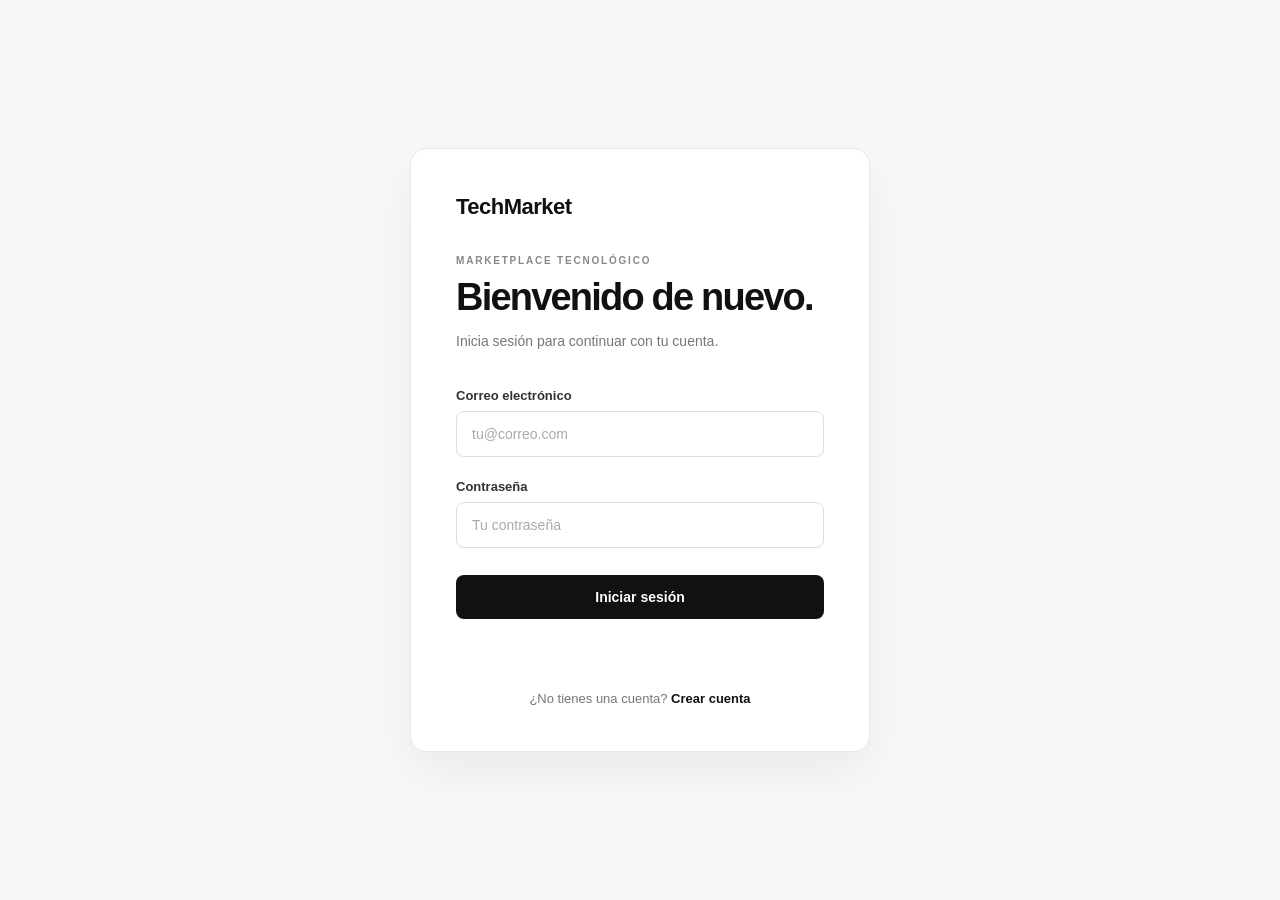
==== frontend/admin-dashboard.html @ dd0b08d2 "Se añadio perfil y panel de administracion" ====
<!DOCTYPE html>
<html lang="es">
<head>
    <meta charset="UTF-8">
    <meta name="viewport" content="width=device-width, initial-scale=1.0">

    <title>Panel de administración | TechMarket</title>

    <link rel="stylesheet" href="css/style.css">

    <script src="js/auth.js" defer></script>
    <script src="js/admin-dashboard.js" defer></script>
</head>
<body>

<header class="navbar">
    <div class="nav-container">

        <a href="index.html" class="logo">TechMarket</a>

        <div class="nav-actions">
            <span id="admin-name">Administrador</span>

            <button
                    id="logout-button"
                    class="logout-button"
                    type="button">
                Cerrar sesión
            </button>
        </div>

    </div>
</header>

<main class="admin-container">

    <section class="admin-welcome">
        <p class="admin-label">ADMINISTRACIÓN</p>

        <h1>
            Tu plataforma.
            <span>Tu control.</span>
        </h1>

        <p>
            Administra las áreas principales de TechMarket
            desde un solo lugar.
        </p>
    </section>

    <section class="admin-section">

        <div class="admin-section-header">
            <div>
                <p class="admin-section-tag">GESTIÓN DE LA PLATAFORMA</p>
                <h2>Centro de administración</h2>
            </div>

            <span class="admin-role">
                <span class="admin-status-dot"></span>
                Administrador
            </span>
        </div>

        <div class="admin-grid">

            <article class="admin-card">
                <div class="admin-card-top">
                    <div class="admin-card-icon">👥</div>
                    <span class="admin-card-number">01</span>
                </div>

                <h3>Usuarios</h3>

                <p>
                    Consulta las cuentas registradas y prepara
                    la gestión de usuarios de la plataforma.
                </p>

                <button class="admin-card-button" type="button" disabled>
                    Próximamente
                    <span>→</span>
                </button>
            </article>

            <article class="admin-card">
                <div class="admin-card-top">
                    <div class="admin-card-icon">📦</div>
                    <span class="admin-card-number">02</span>
                </div>

                <h3>Productos</h3>

                <p>
                    Organiza el catálogo tecnológico y prepara
                    las herramientas de gestión de productos.
                </p>

                <button class="admin-card-button" type="button" disabled>
                    Próximamente
                    <span>→</span>
                </button>
            </article>

            <article class="admin-card">
                <div class="admin-card-top">
                    <div class="admin-card-icon">🛒</div>
                    <span class="admin-card-number">03</span>
                </div>

                <h3>Pedidos</h3>

                <p>
                    Consulta las compras y prepara el seguimiento
                    de los pedidos de los clientes.
                </p>

                <button class="admin-card-button" type="button" disabled>
                    Próximamente
                    <span>→</span>
                </button>
            </article>

            <article class="admin-card">
                <div class="admin-card-top">
                    <div class="admin-card-icon">📊</div>
                    <span class="admin-card-number">04</span>
                </div>

                <h3>Resumen</h3>

                <p>
                    Prepara una vista general de la actividad
                    y los indicadores de TechMarket.
                </p>

                <button class="admin-card-button" type="button" disabled>
                    Próximamente
                    <span>→</span>
                </button>
            </article>

        </div>
    </section>

    <section class="admin-note">
        <div class="admin-note-icon">i</div>

        <div>
            <h3>Espacio de administración</h3>
            <p>
                Las herramientas se habilitarán progresivamente
                a medida que conectemos los microservicios.
            </p>
        </div>
    </section>

</main>

<footer class="footer">
    <div class="footer-bottom">
        <p>© 2026 TechMarket. Todos los derechos reservados.</p>
    </div>
</footer>

</body>
</html>
---- frontend/css/style.css ----
/* =========================
   RESET
   ========================= */

* {
    margin: 0;
    padding: 0;
    box-sizing: border-box;
}

body {
    font-family: Arial, sans-serif;
    background: #ffffff;
    color: #111111;
}


/* =========================
   NAVBAR
   ========================= */

.navbar {
    width: 100%;
    height: 76px;

    display: flex;
    align-items: center;
    justify-content: space-between;

    padding: 0 6%;

    border-bottom: 1px solid #eaeaea;
    background: #ffffff;
}

.logo {
    color: #111111;
    text-decoration: none;

    font-size: 22px;
    font-weight: 700;
    letter-spacing: -0.5px;
}

.nav-links {
    display: flex;
    gap: 32px;
}

.nav-links a {
    color: #555555;
    text-decoration: none;

    font-size: 14px;

    transition: color 0.2s ease;
}

.nav-links a:hover {
    color: #111111;
}

.nav-actions {
    display: flex;
    align-items: center;
    gap: 20px;
}

.login-link {
    color: #111111;
    text-decoration: none;

    font-size: 14px;
}

.register-button {
    color: #ffffff;
    background: #111111;

    text-decoration: none;

    padding: 11px 18px;
    border-radius: 8px;

    font-size: 14px;
    font-weight: 600;

    transition: transform 0.2s ease,
    background 0.2s ease;
}

.logout-button {
    color: #111111;
    background: #ffffff;

    border: 1px solid #dddddd;

    padding: 10px 17px;
    border-radius: 8px;

    font-family: inherit;
    font-size: 14px;
    font-weight: 600;

    cursor: pointer;

    transition:
            background 0.2s ease,
            border-color 0.2s ease,
            transform 0.2s ease;
}

.logout-button:hover {
    background: #f5f5f5;
    border-color: #cccccc;

    transform: translateY(-1px);
}

.session-message {
    display: inline-flex;
    align-items: center;
    gap: 8px;

    padding: 10px 17px;

    border: 1px solid #d9eadf;
    border-radius: 8px;

    background: #f3faf5;
    color: #2f6b43;

    font-size: 13px;
    font-weight: 600;
}

/* Indicador de sesión activa */
.session-message::before {
    content: "";

    width: 7px;
    height: 7px;

    border-radius: 50%;

    background: #3f8f5b;
}

.register-button:hover {
    background: #333333;
    transform: translateY(-1px);
}


/* =========================
   HERO
   ========================= */

.hero {
    min-height: calc(100vh - 76px);

    display: flex;
    align-items: center;

    padding: 80px 6%;
}

.hero-content {
    max-width: 760px;
}

.hero-tag {
    margin-bottom: 22px;

    font-size: 12px;
    font-weight: 700;
    letter-spacing: 2px;

    color: #777777;
}

.hero h1 {
    font-size: clamp(48px, 7vw, 86px);
    line-height: 0.98;
    letter-spacing: -4px;

    margin-bottom: 30px;
}

.hero h1 span {
    display: block;
    color: #777777;
}

.hero-description {
    max-width: 570px;

    color: #666666;

    font-size: 17px;
    line-height: 1.7;

    margin-bottom: 38px;
}

.hero-actions {
    display: flex;
    align-items: center;
    gap: 14px;
}

.primary-button,
.secondary-button {
    text-decoration: none;

    padding: 14px 22px;
    border-radius: 9px;

    font-size: 14px;
    font-weight: 600;

    transition: all 0.2s ease;
}

.primary-button {
    color: #ffffff;
    background: #111111;
}

.primary-button:hover {
    background: #333333;
    transform: translateY(-2px);
}

.secondary-button {
    color: #111111;
    background: #ffffff;

    border: 1px solid #dddddd;
}

.secondary-button:hover {
    background: #f5f5f5;
}


/* =========================
   RESPONSIVE
   ========================= */

@media (max-width: 800px) {

    .navbar {
        padding: 0 5%;
    }

    .nav-links {
        display: none;
    }

    .hero {
        padding: 60px 5%;
    }

    .hero h1 {
        letter-spacing: -2px;
    }

    .nav-actions {
        gap: 10px;
    }

}

/* =========================
   PRODUCTS
   ========================= */

.products-section {
    padding: 100px 6%;
    background: #f8f8f8;
}

.section-header {
    display: flex;
    align-items: flex-end;
    justify-content: space-between;

    margin-bottom: 40px;
}

.section-tag {
    margin-bottom: 10px;

    font-size: 11px;
    font-weight: 700;
    letter-spacing: 1.8px;

    color: #888888;
}

.section-header h2 {
    font-size: 38px;
    letter-spacing: -1.5px;
}

.view-all {
    color: #111111;
    text-decoration: none;

    font-size: 14px;
    font-weight: 600;

    transition: opacity 0.2s ease;
}

.view-all:hover {
    opacity: 0.55;
}


.product-grid {
    display: grid;

    grid-template-columns: repeat(3, 1fr);

    gap: 22px;
}


.product-card {
    background: #ffffff;

    border: 1px solid #e8e8e8;
    border-radius: 14px;

    overflow: hidden;

    transition:
            transform 0.25s ease,
            box-shadow 0.25s ease;
}

.product-card:hover {
    transform: translateY(-5px);

    box-shadow: 0 18px 40px rgba(0, 0, 0, 0.08);
}


.product-image {
    height: 300px;

    display: flex;
    align-items: center;
    justify-content: center;

    background: #eeeeee;

    color: #999999;

    font-size: 11px;
    font-weight: 700;
    letter-spacing: 1.5px;
}

.product-image img {
    width: 100%;
    height: 100%;

    object-fit: cover;

    display: block;

    transition: transform 0.4s ease;
}

.product-card:hover .product-image img {
    transform: scale(1.04);
}


.product-info {
    padding: 22px;
}

.product-category {
    margin-bottom: 8px;

    font-size: 10px;
    font-weight: 700;
    letter-spacing: 1.5px;

    color: #999999;
}

.product-info h3 {
    margin-bottom: 12px;

    font-size: 20px;
    letter-spacing: -0.5px;
}

.product-price {
    font-size: 15px;
    font-weight: 600;

    color: #333333;
}


/* =========================
   PRODUCTS RESPONSIVE
   ========================= */

@media (max-width: 900px) {

    .product-grid {
        grid-template-columns: 1fr;
    }

    .product-image {
        height: 260px;
    }

}


@media (max-width: 600px) {

    .products-section {
        padding: 70px 5%;
    }

    .section-header {
        align-items: flex-start;
        flex-direction: column;
        gap: 15px;
    }

    .section-header h2 {
        font-size: 32px;
    }

}

.product-button {
    display: inline-block;

    margin-top: 8px;

    color: #111111;
    text-decoration: none;

    font-size: 13px;
    font-weight: 600;

    transition: opacity 0.2s ease,
    transform 0.2s ease;
}

.product-button:hover {
    opacity: 0.55;
    transform: translateX(3px);
}

/* =========================
   FOOTER
   ========================= */

.footer {
    padding: 70px 6% 25px;

    background: #111111;
    color: #ffffff;
}

.footer-content {
    display: flex;
    justify-content: space-between;
    align-items: flex-start;

    gap: 40px;

    padding-bottom: 50px;

    border-bottom: 1px solid #333333;
}

.footer-brand {
    max-width: 380px;
}

.footer-brand h2 {
    margin-bottom: 14px;

    font-size: 22px;
    letter-spacing: -0.5px;
}

.footer-brand p {
    color: #aaaaaa;

    font-size: 14px;
    line-height: 1.7;
}

.footer-links {
    display: flex;
    flex-direction: column;

    gap: 12px;
}

.footer-links a {
    color: #aaaaaa;

    text-decoration: none;

    font-size: 14px;

    transition: color 0.2s ease;
}

.footer-links a:hover {
    color: #ffffff;
}

.footer-bottom {
    padding-top: 25px;
}

.footer-bottom p {
    color: #666666;

    font-size: 12px;
}


/* =========================
   FOOTER RESPONSIVE
   ========================= */

@media (max-width: 600px) {

    .footer {
        padding: 55px 5% 20px;
    }

    .footer-content {
        flex-direction: column;

        padding-bottom: 35px;
    }

}

/* =========================
   AUTH PAGE
   ========================= */

.auth-page {
    min-height: 100vh;

    display: flex;
    align-items: center;
    justify-content: center;

    padding: 60px 20px;

    background: #f8f8f8;
}

.auth-container {
    width: 100%;
    max-width: 460px;

    padding: 45px;

    background: #ffffff;

    border: 1px solid #e8e8e8;
    border-radius: 16px;

    box-shadow: 0 20px 50px rgba(0, 0, 0, 0.06);
}


/* =========================
   AUTH HEADER
   ========================= */

.auth-header {
    margin-bottom: 35px;
}

.auth-logo {
    display: inline-block;

    margin-bottom: 35px;

    color: #111111;
    text-decoration: none;

    font-size: 22px;
    font-weight: 700;
    letter-spacing: -0.5px;
}

.auth-tag {
    margin-bottom: 12px;

    color: #888888;

    font-size: 10px;
    font-weight: 700;
    letter-spacing: 1.8px;
}

.auth-header h1 {
    margin-bottom: 12px;

    color: #111111;

    font-size: 38px;
    line-height: 1.05;
    letter-spacing: -1.8px;
}

.auth-description {
    color: #777777;

    font-size: 14px;
    line-height: 1.6;
}


/* =========================
   FORM
   ========================= */

.auth-form {
    display: flex;
    flex-direction: column;

    gap: 22px;
}

.form-group {
    display: flex;
    flex-direction: column;

    gap: 8px;
}

.form-group label {
    color: #333333;

    font-size: 13px;
    font-weight: 600;
}

.form-group input {
    width: 100%;

    padding: 14px 15px;

    border: 1px solid #dddddd;
    border-radius: 8px;

    background: #ffffff;
    color: #111111;

    font-family: inherit;
    font-size: 14px;

    outline: none;

    transition:
            border-color 0.2s ease,
            box-shadow 0.2s ease;
}

.form-group input::placeholder {
    color: #aaaaaa;
}

.form-group input:focus {
    border-color: #111111;

    box-shadow: 0 0 0 3px rgba(0, 0, 0, 0.06);
}


/* =========================
   AUTH BUTTON
   ========================= */

.auth-button {
    width: 100%;

    margin-top: 5px;

    padding: 14px 20px;

    border: none;
    border-radius: 8px;

    background: #111111;
    color: #ffffff;

    font-family: inherit;
    font-size: 14px;
    font-weight: 600;

    cursor: pointer;

    transition:
            background 0.2s ease,
            transform 0.2s ease;
}

.auth-button:hover {
    background: #333333;

    transform: translateY(-1px);
}


/* =========================
   AUTH FOOTER
   ========================= */

.auth-footer {
    margin-top: 28px;

    text-align: center;
}

.auth-footer p {
    color: #777777;

    font-size: 13px;
}

.auth-footer a {
    color: #111111;

    font-weight: 600;

    text-decoration: none;
}

.auth-footer a:hover {
    text-decoration: underline;
}


/* =========================
   AUTH RESPONSIVE
   ========================= */

@media (max-width: 500px) {

    .auth-page {
        padding: 30px 15px;
    }

    .auth-container {
        padding: 30px 25px;
    }

    .auth-header h1 {
        font-size: 32px;
    }

}

#register-message {
    margin-top: 18px;

    padding: 12px 15px;

    text-align: center;

    background: #f5f5f5;

    border: 1px solid #dddddd;
    border-radius: 8px;

    color: #333333;

    font-size: 13px;
    font-weight: 600;
    line-height: 1.5;
}


/* =========================
   ADMIN DASHBOARD
   ========================= */

.admin-container {
    width: 100%;
    max-width: 1240px;
    margin: 0 auto;
    padding: 76px 6% 90px;
}

.navbar .nav-container {
    width: 100%;
    display: flex;
    align-items: center;
    justify-content: space-between;
    gap: 20px;
}

#admin-name {
    color: #555555;
    font-size: 14px;
    font-weight: 600;
}

.admin-welcome {
    max-width: 800px;
    margin-bottom: 70px;
}

.admin-label {
    margin-bottom: 20px;
    color: #777777;
    font-size: 11px;
    font-weight: 700;
    letter-spacing: 2px;
}

.admin-welcome h1 {
    margin-bottom: 24px;
    font-size: clamp(46px, 6vw, 76px);
    line-height: 1;
    letter-spacing: -3.5px;
}

.admin-welcome h1 span {
    display: block;
    color: #777777;
}

.admin-welcome > p:last-child {
    max-width: 570px;
    color: #666666;
    font-size: 16px;
    line-height: 1.8;
}

/* Encabezado de la sección */

.admin-section {
    margin-bottom: 48px;
}

.admin-section-header {
    display: flex;
    align-items: flex-end;
    justify-content: space-between;
    gap: 20px;
    margin-bottom: 30px;
}

.admin-section-tag {
    margin-bottom: 10px;
    color: #888888;
    font-size: 10px;
    font-weight: 700;
    letter-spacing: 1.7px;
}

.admin-section-header h2 {
    font-size: 30px;
    letter-spacing: -1px;
}

.admin-role {
    display: inline-flex;
    align-items: center;
    gap: 9px;
    padding: 10px 14px;
    border: 1px solid #e5e5e5;
    border-radius: 8px;
    color: #444444;
    font-size: 12px;
    font-weight: 600;
    white-space: nowrap;
}

.admin-status-dot {
    width: 7px;
    height: 7px;
    border-radius: 50%;
    background: #333333;
}

/* Tarjetas */

.admin-grid {
    display: grid;
    grid-template-columns: repeat(2, minmax(0, 1fr));
    gap: 20px;
}

.admin-card {
    display: flex;
    flex-direction: column;
    align-items: flex-start;
    min-height: 300px;
    padding: 30px;
    background: #ffffff;
    border: 1px solid #e8e8e8;
    border-radius: 14px;
    transition:
            transform 0.25s ease,
            box-shadow 0.25s ease,
            border-color 0.25s ease;
}

.admin-card:hover {
    transform: translateY(-4px);
    border-color: #d5d5d5;
    box-shadow: 0 18px 40px rgba(0, 0, 0, 0.06);
}

.admin-card-top {
    display: flex;
    align-items: center;
    justify-content: space-between;
    width: 100%;
    margin-bottom: 28px;
}

.admin-card-icon {
    display: flex;
    align-items: center;
    justify-content: center;
    width: 50px;
    height: 50px;
    background: #f5f5f5;
    border-radius: 12px;
    font-size: 22px;
}

.admin-card-number {
    color: #bbbbbb;
    font-size: 12px;
    font-weight: 600;
    letter-spacing: 1px;
}

.admin-card h3 {
    margin-bottom: 12px;
    font-size: 23px;
    letter-spacing: -0.7px;
}

.admin-card p {
    max-width: 390px;
    margin-bottom: 28px;
    color: #777777;
    font-size: 14px;
    line-height: 1.8;
}

.admin-card-button {
    display: flex;
    align-items: center;
    justify-content: space-between;
    gap: 25px;
    width: 100%;
    margin-top: auto;
    padding: 13px 15px;
    border: 1px solid #e5e5e5;
    border-radius: 8px;
    background: #f8f8f8;
    color: #888888;
    font-family: inherit;
    font-size: 12px;
    font-weight: 600;
}

.admin-card-button span {
    font-size: 18px;
}

.admin-card-button:disabled {
    cursor: not-allowed;
    opacity: 0.85;
}

/* Nota informativa */

.admin-note {
    display: flex;
    align-items: flex-start;
    gap: 16px;
    padding: 24px;
    border: 1px solid #e8e8e8;
    border-radius: 12px;
    background: #fafafa;
}

.admin-note-icon {
    display: flex;
    flex-shrink: 0;
    align-items: center;
    justify-content: center;
    width: 28px;
    height: 28px;
    border: 1px solid #dddddd;
    border-radius: 50%;
    color: #555555;
    font-size: 13px;
    font-weight: 700;
}

.admin-note h3 {
    margin-bottom: 7px;
    font-size: 14px;
}

.admin-note p {
    color: #777777;
    font-size: 13px;
    line-height: 1.7;
}

/* Pie del panel */

.admin-container + .footer {
    margin-top: 0;
}

/* =========================
   ADMIN RESPONSIVE
   ========================= */

@media (max-width: 800px) {
    .admin-container {
        padding: 55px 5% 70px;
    }

    .admin-welcome {
        margin-bottom: 50px;
    }

    .admin-welcome h1 {
        letter-spacing: -2px;
    }

    .admin-section-header h2 {
        font-size: 25px;
    }

    .admin-grid {
        grid-template-columns: 1fr;
        gap: 16px;
    }

    .admin-card {
        min-height: 270px;
        padding: 25px;
    }
}

@media (max-width: 520px) {
    .navbar .nav-container {
        gap: 12px;
    }

    #admin-name {
        display: none;
    }

    .admin-welcome h1 {
        font-size: 42px;
    }

    .admin-section-header {
        align-items: flex-start;
        flex-direction: column;
    }

    .admin-note {
        padding: 18px;
    }
}


/* =========================
   USER PROFILE
   ========================= */

.profile-container {
    width: 100%;
    max-width: 1240px;
    margin: 0 auto;
    padding: 70px 6% 90px;
}

.profile-nav {
    display: flex;
    align-items: center;
    gap: 25px;
}

/* Botón para volver a la tienda */

.profile-back-link {
    display: inline-flex;
    align-items: center;
    justify-content: center;
    padding: 10px 18px;
    background-color: #000000;
    color: #ffffff;
    border: 1px solid #000000;
    border-radius: 6px;
    font-size: 13px;
    font-weight: 600;
    text-decoration: none;
    transition: background-color 0.2s ease,
    border-color 0.2s ease;
}

.profile-back-link:hover {
    background-color: #333333;
    border-color: #333333;
    color: #ffffff;
}

.profile-heading {
    max-width: 700px;
    margin-bottom: 55px;
}

.profile-eyebrow,
.profile-section-label {
    margin-bottom: 13px;
    color: #888888;
    font-size: 10px;
    font-weight: 700;
    letter-spacing: 1.8px;
}

.profile-heading h1 {
    margin-bottom: 20px;
    font-size: clamp(44px, 6vw, 72px);
    line-height: 1;
    letter-spacing: -3px;
}

.profile-heading h1 span {
    color: #888888;
}

.profile-heading > p:last-child {
    max-width: 560px;
    color: #666666;
    font-size: 15px;
    line-height: 1.8;
}

.profile-layout {
    display: grid;
    grid-template-columns: 280px minmax(0, 1fr);
    align-items: start;
    gap: 25px;
}

/* Barra lateral */

.profile-sidebar {
    padding: 28px 23px;
    border: 1px solid #e8e8e8;
    border-radius: 14px;
    background: #ffffff;
}

.profile-avatar {
    display: flex;
    align-items: center;
    justify-content: center;
    width: 66px;
    height: 66px;
    margin-bottom: 20px;
    border-radius: 50%;
    background: #111111;
    color: #ffffff;
    font-size: 25px;
    font-weight: 600;
}

.profile-sidebar h2 {
    margin-bottom: 8px;
    font-size: 19px;
    letter-spacing: -0.5px;
}

.profile-sidebar > p {
    margin-bottom: 16px;
    color: #777777;
    font-size: 12px;
    overflow-wrap: anywhere;
}

.profile-role {
    display: inline-block;
    padding: 7px 10px;
    border: 1px solid #e5e5e5;
    border-radius: 6px;
    color: #444444;
    font-size: 10px;
    font-weight: 700;
    letter-spacing: 0.4px;
}

.profile-sidebar-divider {
    height: 1px;
    margin: 25px 0 17px;
    background: #eeeeee;
}

.profile-sidebar-link {
    display: flex;
    align-items: center;
    gap: 12px;
    margin-top: 8px;
    padding: 13px 10px;
    border-radius: 7px;
    color: #555555;
    font-size: 12px;
    text-decoration: none;
}

.profile-sidebar-link > span {
    color: #999999;
    font-size: 10px;
}

.profile-sidebar-link.active {
    background: #f5f5f5;
    color: #111111;
    font-weight: 600;
}

.profile-link-disabled {
    flex-wrap: wrap;
    cursor: not-allowed;
    color: #999999;
}

.profile-link-disabled small {
    width: 100%;
    padding-left: 28px;
    color: #999999;
    font-size: 10px;
}

/* Contenido principal */

.profile-content {
    display: flex;
    flex-direction: column;
    gap: 22px;
    min-width: 0;
}

.profile-panel {
    padding: 30px;
    border: 1px solid #e8e8e8;
    border-radius: 14px;
    background: #ffffff;
}

.profile-panel-heading {
    display: flex;
    align-items: flex-start;
    justify-content: space-between;
    gap: 18px;
    margin-bottom: 20px;
}

.profile-panel-heading h2 {
    font-size: 23px;
    letter-spacing: -0.7px;
}

.profile-section-label {
    margin-bottom: 10px;
    font-size: 9px;
}

.profile-lock {
    padding: 8px 10px;
    border: 1px solid #e8e8e8;
    border-radius: 6px;
    color: #666666;
    font-size: 10px;
    white-space: nowrap;
}

.profile-description {
    max-width: 600px;
    margin-bottom: 28px;
    color: #777777;
    font-size: 13px;
    line-height: 1.8;
}

.profile-fields {
    display: grid;
    grid-template-columns: repeat(2, minmax(0, 1fr));
    gap: 14px;
}

.profile-field {
    min-width: 0;
    padding: 18px;
    border: 1px solid #eeeeee;
    border-radius: 9px;
    background: #fcfcfc;
}

.profile-field > span {
    display: block;
    margin-bottom: 12px;
    color: #888888;
    font-size: 11px;
}

.profile-field > p {
    color: #222222;
    font-size: 14px;
    font-weight: 600;
    overflow-wrap: anywhere;
}

.profile-session-status {
    display: flex;
    align-items: center;
    gap: 8px;
}

.profile-session-status span {
    width: 7px;
    height: 7px;
    flex-shrink: 0;
    border-radius: 50%;
    background: #555555;
}

/* Sección de pedidos */

.profile-orders-panel {
    padding-bottom: 25px;
}

.profile-empty-state {
    display: flex;
    flex-direction: column;
    align-items: flex-start;
    padding: 25px 0 8px;
}

.profile-empty-icon {
    display: flex;
    align-items: center;
    justify-content: center;
    width: 44px;
    height: 44px;
    margin-bottom: 20px;
    border: 1px solid #e8e8e8;
    border-radius: 10px;
    color: #777777;
    font-size: 25px;
}

.profile-empty-state h3 {
    margin-bottom: 10px;
    font-size: 16px;
}

.profile-empty-state > p {
    max-width: 480px;
    margin-bottom: 22px;
    color: #777777;
    font-size: 13px;
    line-height: 1.8;
}

   .profile-store-link {
       display: inline-flex;
       align-items: center;
       justify-content: center;
       gap: 12px;
       padding: 10px 18px;
       background-color: #000000;
       color: #ffffff;
       border: 1px solid #000000;
       border-radius: 6px;
       font-size: 12px;
       font-weight: 600;
       text-decoration: none;
       transition: background-color 0.2s ease,
       border-color 0.2s ease;
   }

.profile-store-link span {
    font-size: 18px;
    transition: transform 0.2s ease;
}

.profile-store-link:hover {
    background-color: #333333;
    border-color: #333333;
    color: #ffffff;
}

.profile-store-link:hover span {
    transform: translateX(4px);
}
/* Responsive */

@media (max-width: 850px) {
    .profile-container {
        padding: 55px 5% 70px;
    }

    .profile-layout {
        grid-template-columns: 1fr;
    }

    .profile-sidebar {
        display: grid;
        grid-template-columns: auto minmax(0, 1fr);
        align-items: center;
        column-gap: 18px;
    }

    .profile-avatar {
        grid-row: span 3;
        margin-bottom: 0;
    }

    .profile-sidebar h2,
    .profile-sidebar > p {
        margin-bottom: 7px;
    }

    .profile-role {
        justify-self: start;
    }

    .profile-sidebar-divider,
    .profile-sidebar-link {
        grid-column: 1 / -1;
    }

    .profile-sidebar-divider {
        width: 100%;
        margin: 20px 0 10px;
    }

    .profile-sidebar-link {
        margin-top: 3px;
    }
}

@media (max-width: 520px) {
    .profile-container {
        padding: 42px 5% 55px;
    }

    .profile-heading {
        margin-bottom: 35px;
    }

    .profile-heading h1 {
        letter-spacing: -2px;
    }

    .profile-nav {
        gap: 12px;
    }

    .profile-back-link {
        padding: 8px 10px;
        font-size: 11px;
    }

    .profile-panel {
        padding: 22px 18px;
    }

    .profile-panel-heading {
        flex-direction: column;
    }

    .profile-fields {
        grid-template-columns: 1fr;
    }
}
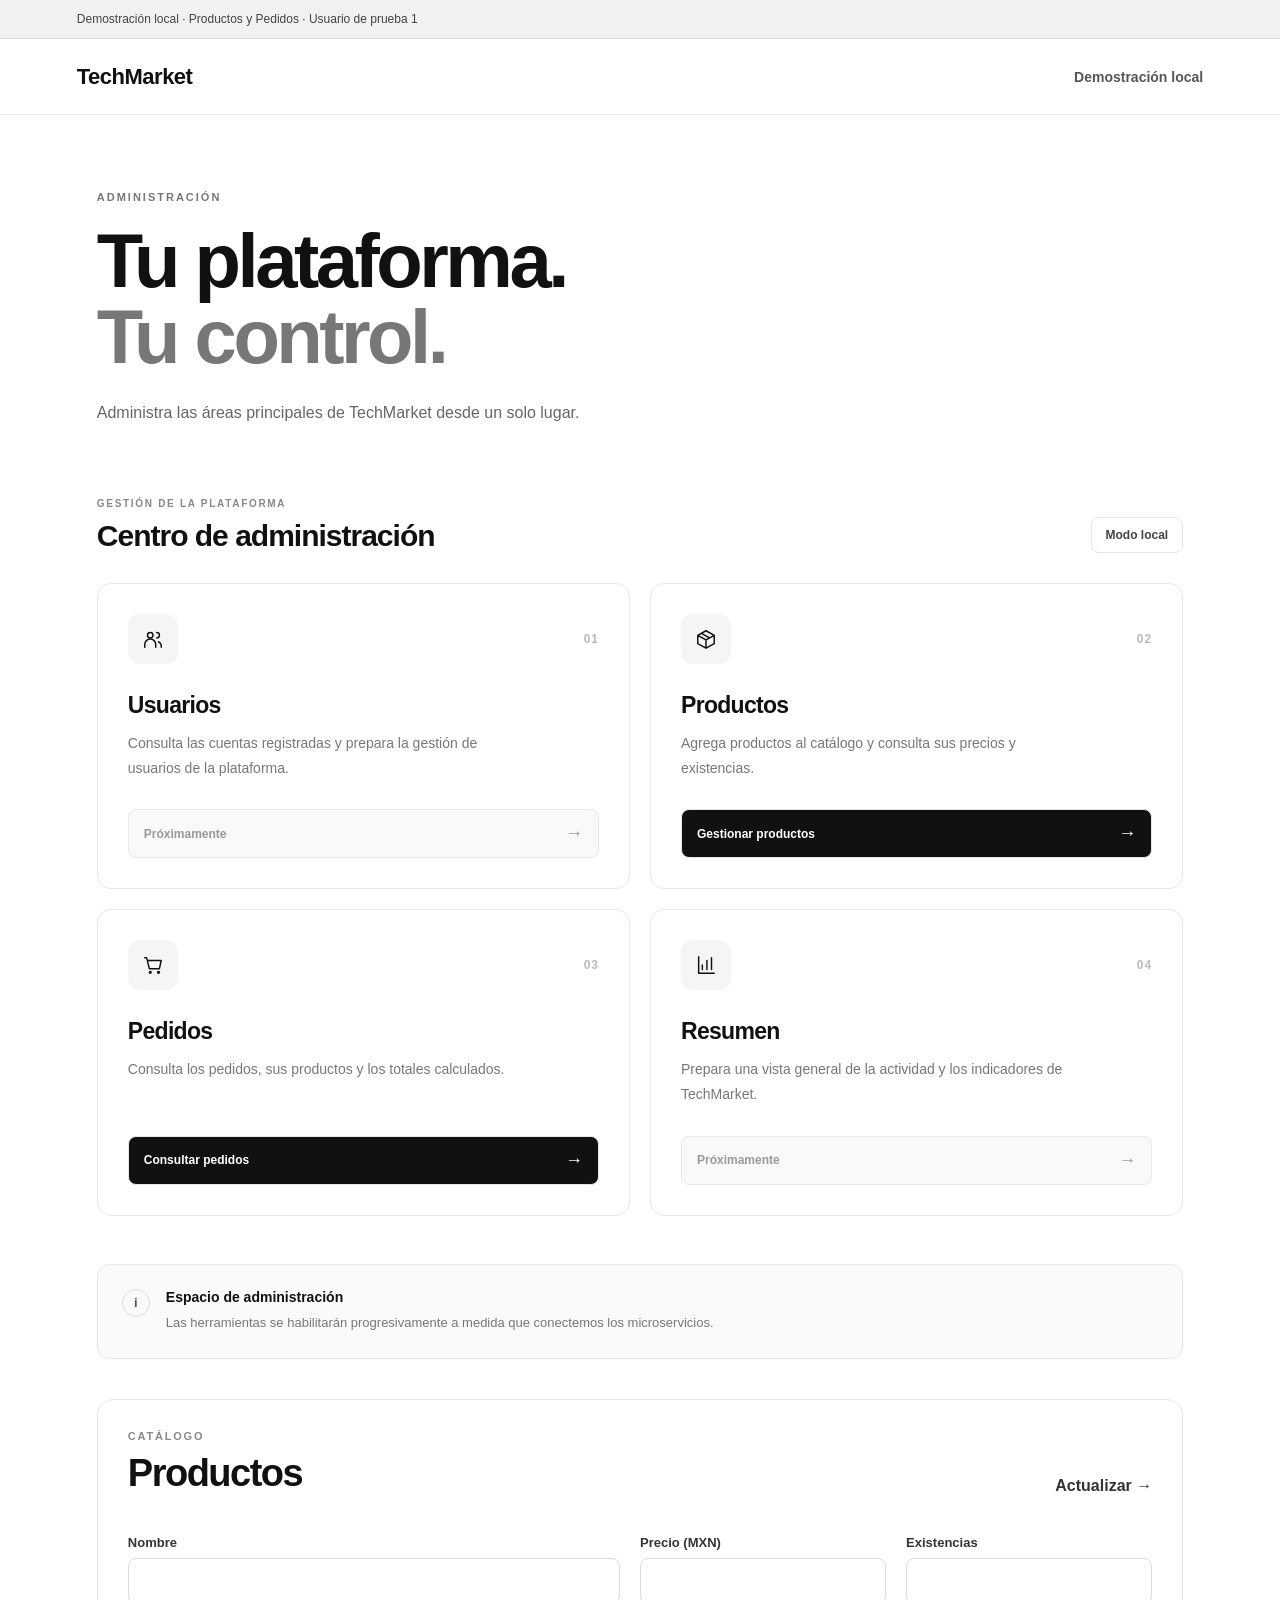
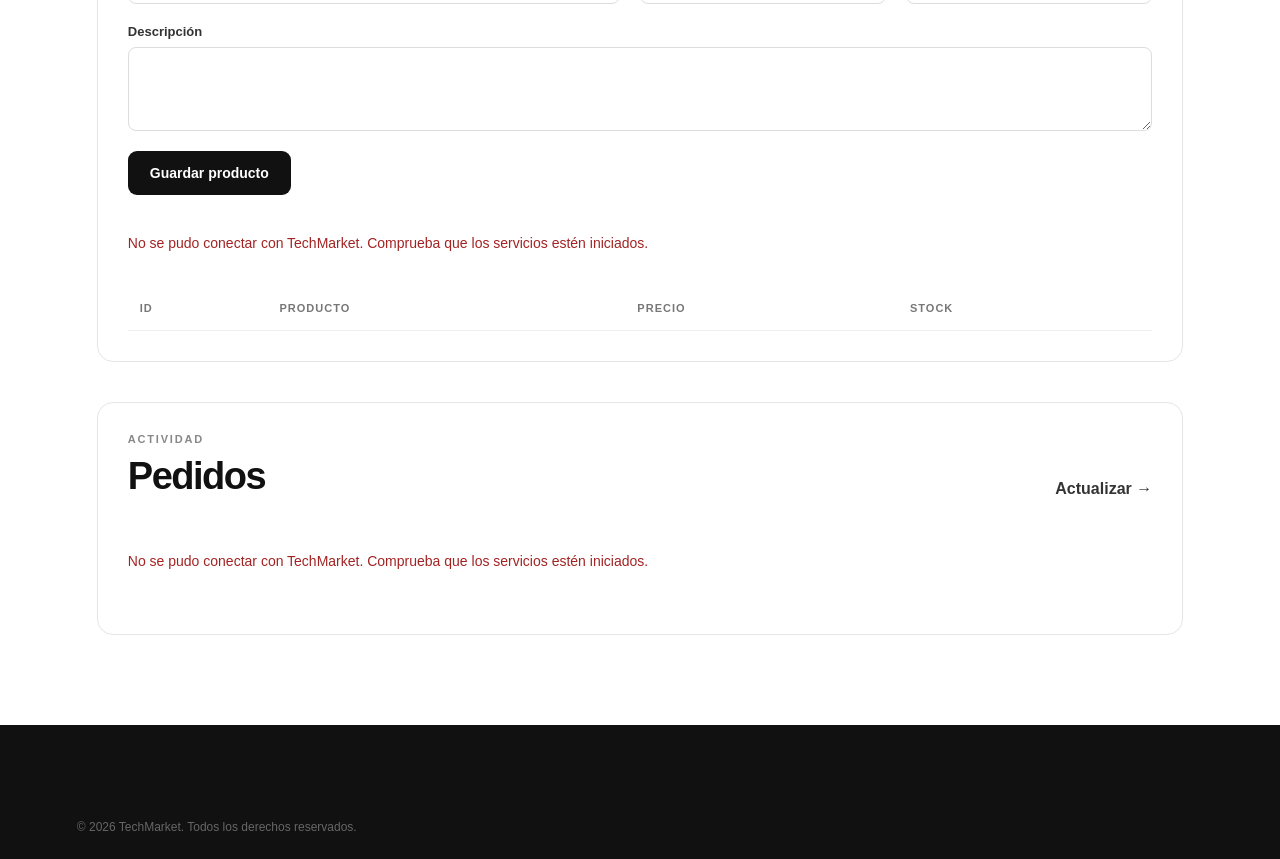
==== commit fb11d4d4: "feat: agregar microservicios de productos y pedidos y frontend" ====
--- a/frontend/admin-dashboard.html
+++ b/frontend/admin-dashboard.html
@@ -8,6 +8,8 @@
 
     <link rel="stylesheet" href="css/style.css">
 
+    <script src="js/config.js" defer></script>
+    <script src="js/api.js" defer></script>
     <script src="js/auth.js" defer></script>
     <script src="js/admin-dashboard.js" defer></script>
 </head>
@@ -48,7 +50,7 @@
         </p>
     </section>
 
-    <section class="admin-section">
+    <section class="admin-section" id="admin-tools" hidden>
 
         <div class="admin-section-header">
             <div>
@@ -66,7 +68,7 @@
 
             <article class="admin-card">
                 <div class="admin-card-top">
-                    <div class="admin-card-icon">👥</div>
+                    <div class="admin-card-icon"><svg viewBox="0 0 24 24" fill="none" stroke="currentColor" stroke-width="1.6" stroke-linecap="round" stroke-linejoin="round" aria-hidden="true"><circle cx="9" cy="8" r="3"/><path d="M3 21v-3a6 6 0 0 1 12 0v3M16 5a3 3 0 0 1 0 6M18 15a5 5 0 0 1 3 4v2"/></svg></div>
                     <span class="admin-card-number">01</span>
                 </div>
 
@@ -85,45 +87,37 @@
 
             <article class="admin-card">
                 <div class="admin-card-top">
-                    <div class="admin-card-icon">📦</div>
+                    <div class="admin-card-icon"><svg viewBox="0 0 24 24" fill="none" stroke="currentColor" stroke-width="1.6" stroke-linecap="round" stroke-linejoin="round" aria-hidden="true"><path d="m12 3 9 5v9l-9 5-9-5V8l9-5Zm-9 5 9 5 9-5M12 13v9M7 5.8l9 5"/></svg></div>
                     <span class="admin-card-number">02</span>
                 </div>
 
                 <h3>Productos</h3>
 
                 <p>
-                    Organiza el catálogo tecnológico y prepara
-                    las herramientas de gestión de productos.
+                    Agrega productos al catálogo y consulta sus precios y existencias.
                 </p>
 
-                <button class="admin-card-button" type="button" disabled>
-                    Próximamente
-                    <span>→</span>
-                </button>
+                <a class="admin-card-button" href="#gestion-productos">Gestionar productos<span>→</span></a>
             </article>
 
             <article class="admin-card">
                 <div class="admin-card-top">
-                    <div class="admin-card-icon">🛒</div>
+                    <div class="admin-card-icon"><svg viewBox="0 0 24 24" fill="none" stroke="currentColor" stroke-width="1.6" stroke-linecap="round" stroke-linejoin="round" aria-hidden="true"><path d="M3 4h2l3 12h11l2-9H6"/><circle cx="9" cy="20" r="1"/><circle cx="18" cy="20" r="1"/></svg></div>
                     <span class="admin-card-number">03</span>
                 </div>
 
                 <h3>Pedidos</h3>
 
                 <p>
-                    Consulta las compras y prepara el seguimiento
-                    de los pedidos de los clientes.
+                    Consulta los pedidos, sus productos y los totales calculados.
                 </p>
 
-                <button class="admin-card-button" type="button" disabled>
-                    Próximamente
-                    <span>→</span>
-                </button>
+                <a class="admin-card-button" href="#gestion-pedidos">Consultar pedidos<span>→</span></a>
             </article>
 
             <article class="admin-card">
                 <div class="admin-card-top">
-                    <div class="admin-card-icon">📊</div>
+                    <div class="admin-card-icon"><svg viewBox="0 0 24 24" fill="none" stroke="currentColor" stroke-width="1.6" stroke-linecap="round" stroke-linejoin="round" aria-hidden="true"><path d="M4 3v18h17M8 17v-5M13 17V7M18 17V4"/></svg></div>
                     <span class="admin-card-number">04</span>
                 </div>
 
@@ -155,6 +149,28 @@
         </div>
     </section>
 
+    <p id="admin-access-message" class="feedback" role="status" aria-live="polite">Verificando acceso…</p>
+    <div id="admin-data" hidden>
+        <section class="management-panel" id="gestion-productos">
+            <div class="section-header"><div><p class="section-tag">CATÁLOGO</p><h2>Productos</h2></div>
+                <button id="admin-refresh-products" class="text-button" type="button">Actualizar →</button></div>
+            <form id="product-form" class="product-form">
+                <div class="form-group"><label for="product-name">Nombre</label><input id="product-name" maxlength="100" required></div>
+                <div class="form-group"><label for="product-price">Precio (MXN)</label><input id="product-price" type="number" min="0.01" max="9999999999.99" step="0.01" required></div>
+                <div class="form-group"><label for="product-stock">Existencias</label><input id="product-stock" type="number" min="0" max="2147483647" step="1" required></div>
+                <div class="form-group product-description-field"><label for="product-description">Descripción</label><textarea id="product-description" maxlength="500" rows="3"></textarea></div>
+                <button type="submit" class="primary-button">Guardar producto</button>
+            </form>
+            <p id="product-message" class="feedback" role="status" aria-live="polite"></p>
+            <div class="table-wrap"><table><caption class="sr-only">Catálogo de productos</caption><thead><tr><th>ID</th><th>Producto</th><th>Precio</th><th>Stock</th></tr></thead><tbody id="admin-products"></tbody></table></div>
+        </section>
+        <section class="management-panel" id="gestion-pedidos">
+            <div class="section-header"><div><p class="section-tag">ACTIVIDAD</p><h2>Pedidos</h2></div>
+                <button id="admin-refresh-orders" class="text-button" type="button">Actualizar →</button></div>
+            <p id="admin-orders-message" class="feedback" role="status" aria-live="polite"></p>
+            <div id="admin-orders" class="orders-list"></div>
+        </section>
+    </div>
 </main>
 
 <footer class="footer">
--- a/frontend/css/style.css
+++ b/frontend/css/style.css
@@ -1507,3 +1507,68 @@
         grid-template-columns: 1fr;
     }
 }
+
+
+/* Catálogo y pedidos integrados */
+[hidden] { display: none !important; }
+html { scroll-behavior: smooth; }
+button, input, textarea { font: inherit; }
+button { cursor: pointer; }
+button:disabled { opacity: .55; cursor: not-allowed; }
+button.primary-button, button.product-button { border: 0; }
+.text-button { border: 0; background: transparent; color: #333; text-align: left; font-weight: 600; }
+.feedback { padding: 12px 0; font-size: 14px; line-height: 1.6; color: #555; }
+.feedback:empty { padding: 0; }
+.is-error { color: #a32323 !important; }
+.muted { color: #666; font-size: 13px; line-height: 1.65; }
+.empty-state { padding: 28px 0; line-height: 1.6; color: #666; }
+.product-placeholder { position: relative; flex-direction: column; gap: 20px; background: linear-gradient(135deg, #f4f4f4, #e7e7e7); }
+.placeholder-mark { font-size: 66px; font-weight: 700; letter-spacing: -6px; color: #b9b9b9; }
+.placeholder-id { font-size: 10px; letter-spacing: 2px; color: #777; }
+.product-description { font-size: 14px; color: #666; line-height: 1.5; min-height: 42px; margin-bottom: 12px; overflow-wrap: anywhere; }
+.product-info h3 { overflow-wrap: anywhere; }
+.cart-section { padding-top: 0; scroll-margin-top: 25px; }
+.cart-panel { padding: 28px; border: 1px solid #e7e7e7; border-radius: 16px; display: grid; grid-template-columns: 1.5fr 1fr; gap: 36px; }
+.cart-row { display: flex; align-items: center; gap: 20px; padding: 18px 0; border-bottom: 1px solid #eee; }
+.cart-details { flex: 1; display: flex; flex-direction: column; gap: 8px; min-width: 0; overflow-wrap: anywhere; }
+.quantity-label { display: flex; flex-direction: column; gap: 6px; font-size: 12px; }
+.quantity-label input { width: 75px; padding: 9px; border: 1px solid #ddd; border-radius: 6px; }
+.cart-summary { border-left: 1px solid #eee; padding-left: 32px; display: flex; flex-direction: column; gap: 22px; align-items: flex-start; }
+.cart-summary strong { display: block; font-size: 27px; margin-top: 8px; }
+.orders-list { display: grid; gap: 16px; margin-top: 20px; }
+.order-card { padding: 22px; border: 1px solid #e7e7e7; border-radius: 12px; overflow-wrap: anywhere; }
+.order-heading { display: flex; justify-content: space-between; align-items: center; gap: 15px; margin-bottom: 12px; }
+.status-pill { background: #f3f3f3; padding: 7px 10px; border-radius: 100px; font-size: 10px; letter-spacing: 1px; }
+.order-lines { margin: 16px 0; padding-left: 18px; line-height: 1.8; color: #555; font-size: 14px; }
+.order-total { font-weight: 700; margin-top: 14px; }
+.management-panel { margin-top: 40px; padding: 30px; border: 1px solid #e5e5e5; border-radius: 16px; scroll-margin-top: 24px; }
+.product-form { display: grid; grid-template-columns: 2fr 1fr 1fr; gap: 20px; align-items: end; margin: 25px 0; }
+.product-description-field { grid-column: 1 / -1; }
+.product-form button { justify-self: start; white-space: nowrap; }
+.form-group textarea { padding: 14px; border: 1px solid #ddd; border-radius: 8px; resize: vertical; }
+.table-wrap { overflow: auto; margin-top: 20px; }
+table { width: 100%; border-collapse: collapse; font-size: 14px; text-align: left; }
+th, td { padding: 16px 12px; border-bottom: 1px solid #eee; }
+th { font-size: 11px; text-transform: uppercase; letter-spacing: 1px; color: #777; }
+td:nth-child(2) { overflow-wrap: anywhere; }
+a.admin-card-button { text-decoration: none; }
+.sr-only { position: absolute; width: 1px; height: 1px; padding: 0; margin: -1px; overflow: hidden; clip: rect(0,0,0,0); }
+@media (max-width: 800px) {
+    .navbar { height: auto; min-height: 76px; padding-top: 16px; padding-bottom: 16px; flex-wrap: wrap; gap: 18px; }
+    .nav-actions { flex-wrap: wrap; gap: 12px; }
+    .cart-panel { grid-template-columns: 1fr; padding: 20px; }
+    .cart-summary { border-left: 0; border-top: 1px solid #eee; padding: 25px 0 0; }
+    .product-form { grid-template-columns: 1fr; }
+    .management-panel { padding: 20px; }
+    .cart-row { flex-wrap: wrap; gap: 12px; }
+    .cart-details { flex-basis: 100%; }
+    .section-header { gap: 16px; flex-wrap: wrap; }
+    .profile-nav { flex-wrap: wrap; }
+}
+
+button.product-button { background: transparent; padding: 0; text-align: left; }
+a.admin-card-button { background: #111; color: #fff; cursor: pointer; }
+a.admin-card-button:hover { background: #333; }
+.admin-card-icon svg { width: 22px; height: 22px; display: block; }
+
+.local-mode-notice { padding: 10px 6%; background: #f1f1f1; color: #444; font-size: 12px; line-height: 1.5; border-bottom: 1px solid #ddd; }
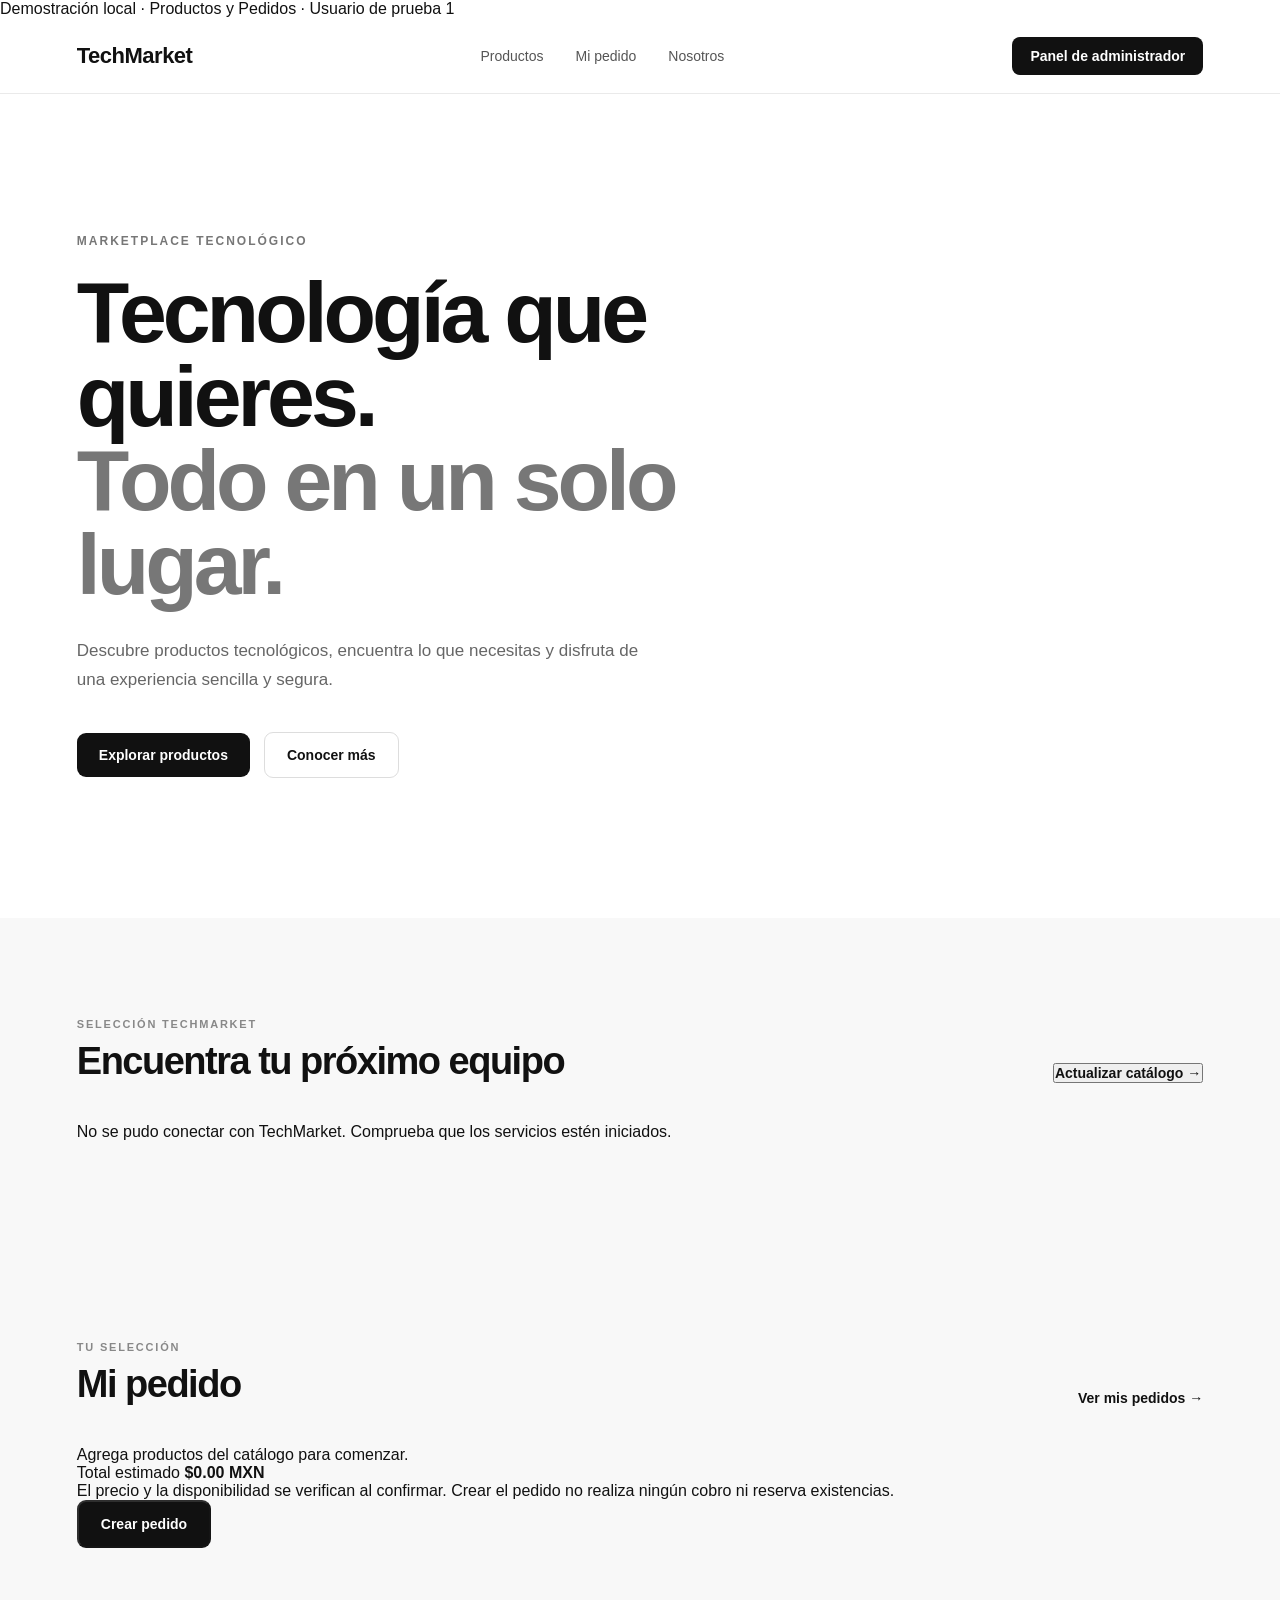
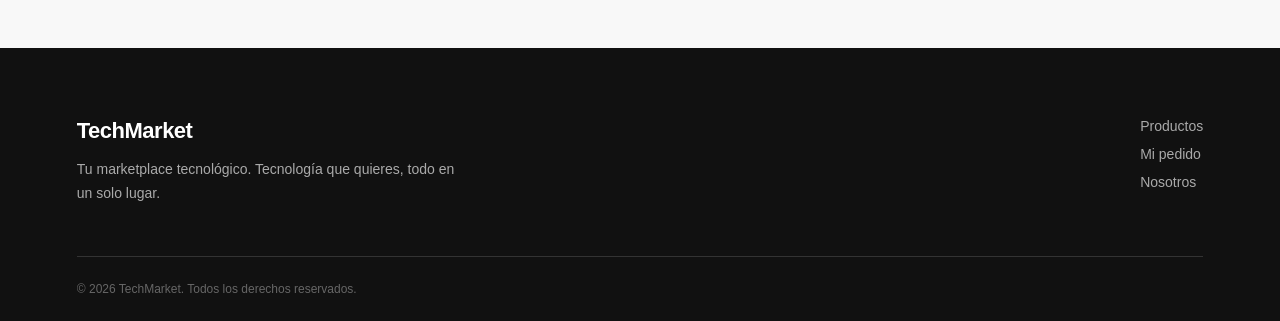
==== commit ca405b89: "Se añadio la gestion de usuarios al panel de administracion" ====
--- a/frontend/admin-dashboard.html
+++ b/frontend/admin-dashboard.html
@@ -1,3 +1,4 @@
+
 <!DOCTYPE html>
 <html lang="es">
 <head>
@@ -8,8 +9,6 @@
 
     <link rel="stylesheet" href="css/style.css">
 
-    <script src="js/config.js" defer></script>
-    <script src="js/api.js" defer></script>
     <script src="js/auth.js" defer></script>
     <script src="js/admin-dashboard.js" defer></script>
 </head>
@@ -50,7 +49,7 @@
         </p>
     </section>
 
-    <section class="admin-section" id="admin-tools" hidden>
+    <section class="admin-section">
 
         <div class="admin-section-header">
             <div>
@@ -64,19 +63,41 @@
             </span>
         </div>
 
-        <div class="admin-grid">
-
-            <article class="admin-card">
-                <div class="admin-card-top">
-                    <div class="admin-card-icon"><svg viewBox="0 0 24 24" fill="none" stroke="currentColor" stroke-width="1.6" stroke-linecap="round" stroke-linejoin="round" aria-hidden="true"><circle cx="9" cy="8" r="3"/><path d="M3 21v-3a6 6 0 0 1 12 0v3M16 5a3 3 0 0 1 0 6M18 15a5 5 0 0 1 3 4v2"/></svg></div>
+        <div class="admin-grid" id="admin-grid">
+
+            <article class="admin-card">
+                <div class="admin-card-top">
+                    <div class="admin-card-icon">👥</div>
                     <span class="admin-card-number">01</span>
                 </div>
 
                 <h3>Usuarios</h3>
 
                 <p>
-                    Consulta las cuentas registradas y prepara
-                    la gestión de usuarios de la plataforma.
+                    Consulta las cuentas registradas y revisa
+                    la información de los usuarios de la plataforma.
+                </p>
+
+                <button
+                        id="show-users-button"
+                        class="admin-card-button"
+                        type="button">
+                    Gestionar usuarios
+                    <span>→</span>
+                </button>
+            </article>
+
+            <article class="admin-card">
+                <div class="admin-card-top">
+                    <div class="admin-card-icon">📦</div>
+                    <span class="admin-card-number">02</span>
+                </div>
+
+                <h3>Productos</h3>
+
+                <p>
+                    Organiza el catálogo tecnológico y prepara
+                    las herramientas de gestión de productos.
                 </p>
 
                 <button class="admin-card-button" type="button" disabled>
@@ -87,37 +108,26 @@
 
             <article class="admin-card">
                 <div class="admin-card-top">
-                    <div class="admin-card-icon"><svg viewBox="0 0 24 24" fill="none" stroke="currentColor" stroke-width="1.6" stroke-linecap="round" stroke-linejoin="round" aria-hidden="true"><path d="m12 3 9 5v9l-9 5-9-5V8l9-5Zm-9 5 9 5 9-5M12 13v9M7 5.8l9 5"/></svg></div>
-                    <span class="admin-card-number">02</span>
-                </div>
-
-                <h3>Productos</h3>
-
-                <p>
-                    Agrega productos al catálogo y consulta sus precios y existencias.
-                </p>
-
-                <a class="admin-card-button" href="#gestion-productos">Gestionar productos<span>→</span></a>
-            </article>
-
-            <article class="admin-card">
-                <div class="admin-card-top">
-                    <div class="admin-card-icon"><svg viewBox="0 0 24 24" fill="none" stroke="currentColor" stroke-width="1.6" stroke-linecap="round" stroke-linejoin="round" aria-hidden="true"><path d="M3 4h2l3 12h11l2-9H6"/><circle cx="9" cy="20" r="1"/><circle cx="18" cy="20" r="1"/></svg></div>
+                    <div class="admin-card-icon">🛒</div>
                     <span class="admin-card-number">03</span>
                 </div>
 
                 <h3>Pedidos</h3>
 
                 <p>
-                    Consulta los pedidos, sus productos y los totales calculados.
-                </p>
-
-                <a class="admin-card-button" href="#gestion-pedidos">Consultar pedidos<span>→</span></a>
-            </article>
-
-            <article class="admin-card">
-                <div class="admin-card-top">
-                    <div class="admin-card-icon"><svg viewBox="0 0 24 24" fill="none" stroke="currentColor" stroke-width="1.6" stroke-linecap="round" stroke-linejoin="round" aria-hidden="true"><path d="M4 3v18h17M8 17v-5M13 17V7M18 17V4"/></svg></div>
+                    Consulta las compras y prepara el seguimiento
+                    de los pedidos de los clientes.
+                </p>
+
+                <button class="admin-card-button" type="button" disabled>
+                    Próximamente
+                    <span>→</span>
+                </button>
+            </article>
+
+            <article class="admin-card">
+                <div class="admin-card-top">
+                    <div class="admin-card-icon">📊</div>
                     <span class="admin-card-number">04</span>
                 </div>
 
@@ -135,9 +145,57 @@
             </article>
 
         </div>
+
+        <!-- Panel de gestión de usuarios -->
+        <section id="users-panel" class="admin-section" hidden>
+
+            <div class="admin-section-header">
+                <div>
+                    <p class="admin-section-tag">GESTIÓN DE CUENTAS</p>
+                    <h2>Usuarios registrados</h2>
+                    <p id="users-count">Preparando listado...</p>
+                </div>
+
+                <button
+                        id="refresh-users-button"
+                        class="logout-button"
+                        type="button">
+                    Actualizar lista
+                </button>
+            </div>
+
+            <p id="users-message" role="status" aria-live="polite">
+                Selecciona la opción para consultar los usuarios.
+            </p>
+
+            <div class="users-table-container">
+                <table class="users-table">
+                    <thead>
+                    <tr>
+                        <th>ID</th>
+                        <th>Nombre</th>
+                        <th>Correo electrónico</th>
+                        <th>Rol</th>
+                    </tr>
+                    </thead>
+
+                    <tbody id="users-table-body">
+                    </tbody>
+                </table>
+            </div>
+
+            <button
+                    id="back-to-admin-button"
+                    class="logout-button"
+                    type="button">
+                ← Volver al panel
+            </button>
+
+        </section>
+
     </section>
 
-    <section class="admin-note">
+    <section class="admin-note" id="admin-note">
         <div class="admin-note-icon">i</div>
 
         <div>
@@ -149,28 +207,6 @@
         </div>
     </section>
 
-    <p id="admin-access-message" class="feedback" role="status" aria-live="polite">Verificando acceso…</p>
-    <div id="admin-data" hidden>
-        <section class="management-panel" id="gestion-productos">
-            <div class="section-header"><div><p class="section-tag">CATÁLOGO</p><h2>Productos</h2></div>
-                <button id="admin-refresh-products" class="text-button" type="button">Actualizar →</button></div>
-            <form id="product-form" class="product-form">
-                <div class="form-group"><label for="product-name">Nombre</label><input id="product-name" maxlength="100" required></div>
-                <div class="form-group"><label for="product-price">Precio (MXN)</label><input id="product-price" type="number" min="0.01" max="9999999999.99" step="0.01" required></div>
-                <div class="form-group"><label for="product-stock">Existencias</label><input id="product-stock" type="number" min="0" max="2147483647" step="1" required></div>
-                <div class="form-group product-description-field"><label for="product-description">Descripción</label><textarea id="product-description" maxlength="500" rows="3"></textarea></div>
-                <button type="submit" class="primary-button">Guardar producto</button>
-            </form>
-            <p id="product-message" class="feedback" role="status" aria-live="polite"></p>
-            <div class="table-wrap"><table><caption class="sr-only">Catálogo de productos</caption><thead><tr><th>ID</th><th>Producto</th><th>Precio</th><th>Stock</th></tr></thead><tbody id="admin-products"></tbody></table></div>
-        </section>
-        <section class="management-panel" id="gestion-pedidos">
-            <div class="section-header"><div><p class="section-tag">ACTIVIDAD</p><h2>Pedidos</h2></div>
-                <button id="admin-refresh-orders" class="text-button" type="button">Actualizar →</button></div>
-            <p id="admin-orders-message" class="feedback" role="status" aria-live="polite"></p>
-            <div id="admin-orders" class="orders-list"></div>
-        </section>
-    </div>
 </main>
 
 <footer class="footer">
--- a/frontend/css/style.css
+++ b/frontend/css/style.css
@@ -1509,66 +1509,227 @@
 }
 
 
-/* Catálogo y pedidos integrados */
-[hidden] { display: none !important; }
-html { scroll-behavior: smooth; }
-button, input, textarea { font: inherit; }
-button { cursor: pointer; }
-button:disabled { opacity: .55; cursor: not-allowed; }
-button.primary-button, button.product-button { border: 0; }
-.text-button { border: 0; background: transparent; color: #333; text-align: left; font-weight: 600; }
-.feedback { padding: 12px 0; font-size: 14px; line-height: 1.6; color: #555; }
-.feedback:empty { padding: 0; }
-.is-error { color: #a32323 !important; }
-.muted { color: #666; font-size: 13px; line-height: 1.65; }
-.empty-state { padding: 28px 0; line-height: 1.6; color: #666; }
-.product-placeholder { position: relative; flex-direction: column; gap: 20px; background: linear-gradient(135deg, #f4f4f4, #e7e7e7); }
-.placeholder-mark { font-size: 66px; font-weight: 700; letter-spacing: -6px; color: #b9b9b9; }
-.placeholder-id { font-size: 10px; letter-spacing: 2px; color: #777; }
-.product-description { font-size: 14px; color: #666; line-height: 1.5; min-height: 42px; margin-bottom: 12px; overflow-wrap: anywhere; }
-.product-info h3 { overflow-wrap: anywhere; }
-.cart-section { padding-top: 0; scroll-margin-top: 25px; }
-.cart-panel { padding: 28px; border: 1px solid #e7e7e7; border-radius: 16px; display: grid; grid-template-columns: 1.5fr 1fr; gap: 36px; }
-.cart-row { display: flex; align-items: center; gap: 20px; padding: 18px 0; border-bottom: 1px solid #eee; }
-.cart-details { flex: 1; display: flex; flex-direction: column; gap: 8px; min-width: 0; overflow-wrap: anywhere; }
-.quantity-label { display: flex; flex-direction: column; gap: 6px; font-size: 12px; }
-.quantity-label input { width: 75px; padding: 9px; border: 1px solid #ddd; border-radius: 6px; }
-.cart-summary { border-left: 1px solid #eee; padding-left: 32px; display: flex; flex-direction: column; gap: 22px; align-items: flex-start; }
-.cart-summary strong { display: block; font-size: 27px; margin-top: 8px; }
-.orders-list { display: grid; gap: 16px; margin-top: 20px; }
-.order-card { padding: 22px; border: 1px solid #e7e7e7; border-radius: 12px; overflow-wrap: anywhere; }
-.order-heading { display: flex; justify-content: space-between; align-items: center; gap: 15px; margin-bottom: 12px; }
-.status-pill { background: #f3f3f3; padding: 7px 10px; border-radius: 100px; font-size: 10px; letter-spacing: 1px; }
-.order-lines { margin: 16px 0; padding-left: 18px; line-height: 1.8; color: #555; font-size: 14px; }
-.order-total { font-weight: 700; margin-top: 14px; }
-.management-panel { margin-top: 40px; padding: 30px; border: 1px solid #e5e5e5; border-radius: 16px; scroll-margin-top: 24px; }
-.product-form { display: grid; grid-template-columns: 2fr 1fr 1fr; gap: 20px; align-items: end; margin: 25px 0; }
-.product-description-field { grid-column: 1 / -1; }
-.product-form button { justify-self: start; white-space: nowrap; }
-.form-group textarea { padding: 14px; border: 1px solid #ddd; border-radius: 8px; resize: vertical; }
-.table-wrap { overflow: auto; margin-top: 20px; }
-table { width: 100%; border-collapse: collapse; font-size: 14px; text-align: left; }
-th, td { padding: 16px 12px; border-bottom: 1px solid #eee; }
-th { font-size: 11px; text-transform: uppercase; letter-spacing: 1px; color: #777; }
-td:nth-child(2) { overflow-wrap: anywhere; }
-a.admin-card-button { text-decoration: none; }
-.sr-only { position: absolute; width: 1px; height: 1px; padding: 0; margin: -1px; overflow: hidden; clip: rect(0,0,0,0); }
+/* =========================
+   ADMIN - GESTIÓN DE USUARIOS
+   ========================= */
+
+/* Panel de usuarios */
+
+#users-panel {
+    margin-top: 38px;
+    padding: 30px;
+    background: #ffffff;
+    border: 1px solid #e8e8e8;
+    border-radius: 14px;
+    animation: users-panel-appear 0.25s ease;
+}
+
+@keyframes users-panel-appear {
+    from {
+        opacity: 0;
+        transform: translateY(8px);
+    }
+
+    to {
+        opacity: 1;
+        transform: translateY(0);
+    }
+}
+
+#users-panel .admin-section-header {
+    align-items: center;
+    margin-bottom: 24px;
+}
+
+#users-panel .admin-section-header h2 {
+    margin-bottom: 10px;
+}
+
+#users-count {
+    color: #777777;
+    font-size: 13px;
+    line-height: 1.6;
+}
+
+/* Mensajes de estado */
+
+#users-message {
+    margin-bottom: 18px;
+    color: #666666;
+    font-size: 13px;
+    line-height: 1.7;
+}
+
+/* Contenedor con desplazamiento horizontal en pantallas pequeñas */
+
+.users-table-container {
+    width: 100%;
+    overflow-x: auto;
+    border: 1px solid #e8e8e8;
+    border-radius: 10px;
+    background: #ffffff;
+}
+
+/* Tabla */
+
+.users-table {
+    width: 100%;
+    min-width: 560px;
+    border-collapse: collapse;
+    text-align: left;
+    font-size: 13px;
+}
+
+.users-table thead {
+    background: #f7f7f7;
+}
+
+.users-table th {
+    padding: 16px 18px;
+    color: #777777;
+    font-size: 10px;
+    font-weight: 700;
+    letter-spacing: 1px;
+    text-transform: uppercase;
+    white-space: nowrap;
+    border-bottom: 1px solid #e8e8e8;
+}
+
+.users-table td {
+    padding: 17px 18px;
+    color: #444444;
+    border-bottom: 1px solid #eeeeee;
+    line-height: 1.6;
+}
+
+.users-table tbody tr {
+    transition: background 0.2s ease;
+}
+
+.users-table tbody tr:hover {
+    background: #fafafa;
+}
+
+.users-table tbody tr:last-child td {
+    border-bottom: none;
+}
+
+.users-table td:first-child {
+    color: #888888;
+    font-variant-numeric: tabular-nums;
+}
+
+.users-table td:nth-child(2) {
+    color: #111111;
+    font-weight: 600;
+}
+
+.users-table td:nth-child(3) {
+    overflow-wrap: anywhere;
+}
+
+/* Etiqueta del rol */
+
+.user-role-badge {
+    display: inline-flex;
+    align-items: center;
+    justify-content: center;
+    padding: 6px 10px;
+    border: 1px solid #e2e2e2;
+    border-radius: 6px;
+    background: #f7f7f7;
+    color: #333333;
+    font-size: 10px;
+    font-weight: 700;
+    letter-spacing: 0.4px;
+    white-space: nowrap;
+}
+
+/* Botones de la gestión */
+
+#show-users-button {
+    background: #111111;
+    border-color: #111111;
+    color: #ffffff;
+    cursor: pointer;
+    transition:
+            background 0.2s ease,
+            transform 0.2s ease,
+            box-shadow 0.2s ease;
+}
+
+#show-users-button:hover {
+    background: #333333;
+    border-color: #333333;
+    color: #ffffff;
+    transform: translateY(-2px);
+    box-shadow: 0 6px 16px rgba(0, 0, 0, 0.08);
+}
+
+#show-users-button:focus-visible,
+#users-panel button:focus-visible {
+    outline: 2px solid #555555;
+    outline-offset: 3px;
+}
+
+#users-panel > #back-to-admin-button {
+    margin-top: 22px;
+}
+
+/* Estado sin datos */
+
+#users-table-body:empty {
+    border: none;
+}
+
+/* Responsive */
+
 @media (max-width: 800px) {
-    .navbar { height: auto; min-height: 76px; padding-top: 16px; padding-bottom: 16px; flex-wrap: wrap; gap: 18px; }
-    .nav-actions { flex-wrap: wrap; gap: 12px; }
-    .cart-panel { grid-template-columns: 1fr; padding: 20px; }
-    .cart-summary { border-left: 0; border-top: 1px solid #eee; padding: 25px 0 0; }
-    .product-form { grid-template-columns: 1fr; }
-    .management-panel { padding: 20px; }
-    .cart-row { flex-wrap: wrap; gap: 12px; }
-    .cart-details { flex-basis: 100%; }
-    .section-header { gap: 16px; flex-wrap: wrap; }
-    .profile-nav { flex-wrap: wrap; }
-}
-
-button.product-button { background: transparent; padding: 0; text-align: left; }
-a.admin-card-button { background: #111; color: #fff; cursor: pointer; }
-a.admin-card-button:hover { background: #333; }
-.admin-card-icon svg { width: 22px; height: 22px; display: block; }
-
-.local-mode-notice { padding: 10px 6%; background: #f1f1f1; color: #444; font-size: 12px; line-height: 1.5; border-bottom: 1px solid #ddd; }
+    #users-panel {
+        padding: 24px 20px;
+    }
+
+    #users-panel .admin-section-header {
+        align-items: flex-start;
+    }
+
+    .users-table th,
+    .users-table td {
+        padding: 14px;
+    }
+}
+
+@media (max-width: 520px) {
+    #users-panel {
+        margin-top: 25px;
+        padding: 20px 14px;
+        border-radius: 10px;
+    }
+
+    #users-panel .admin-section-header {
+        gap: 18px;
+    }
+
+    #users-panel .admin-section-header h2 {
+        font-size: 23px;
+    }
+
+    #refresh-users-button,
+    #back-to-admin-button {
+        width: 100%;
+    }
+
+    #users-panel > #back-to-admin-button {
+        margin-top: 18px;
+    }
+
+    .users-table {
+        min-width: 520px;
+        font-size: 12px;
+    }
+
+    .users-table th,
+    .users-table td {
+        padding: 13px 12px;
+    }
+}
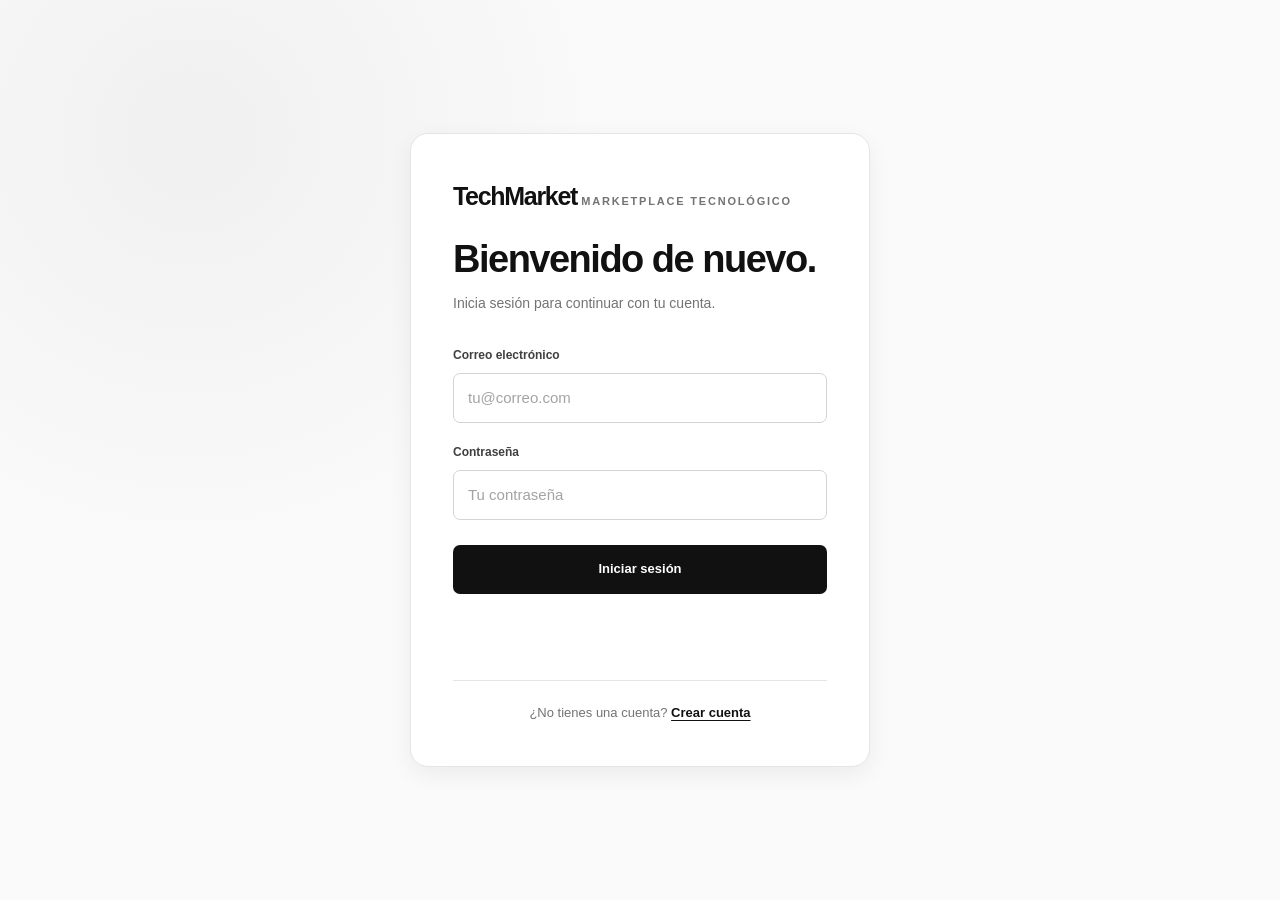
==== commit 447ef4e9: "Integracion completa, frontend y mejoras en microservicios" ====
--- a/frontend/admin-dashboard.html
+++ b/frontend/admin-dashboard.html
@@ -5,27 +5,38 @@
     <meta charset="UTF-8">
     <meta name="viewport" content="width=device-width, initial-scale=1.0">
 
-    <title>Panel de administración | TechMarket</title>
+    <title>Administración | TechMarket</title>
 
     <link rel="stylesheet" href="css/style.css">
 
+    <script src="js/api.js" defer></script>
     <script src="js/auth.js" defer></script>
     <script src="js/admin-dashboard.js" defer></script>
 </head>
+
 <body>
 
-<header class="navbar">
+<header class="navbar admin-navbar">
     <div class="nav-container">
 
         <a href="index.html" class="logo">TechMarket</a>
 
-        <div class="nav-actions">
-            <span id="admin-name">Administrador</span>
-
-            <button
-                    id="logout-button"
-                    class="logout-button"
-                    type="button">
+        <div class="nav-actions admin-nav-actions">
+            <a href="index.html" class="admin-store-link">
+                <span>←</span> Volver a la tienda
+            </a>
+
+            <span class="admin-nav-divider"></span>
+
+            <div class="admin-user">
+                <div class="admin-user-avatar">A</div>
+                <div class="admin-user-information">
+                    <span class="admin-user-label">Sesión administrativa</span>
+                    <strong id="admin-name">Administrador</strong>
+                </div>
+            </div>
+
+            <button id="logout-button" class="logout-button" type="button">
                 Cerrar sesión
             </button>
         </div>
@@ -33,120 +44,222 @@
     </div>
 </header>
 
+
 <main class="admin-container">
 
+    <!-- BIENVENIDA -->
     <section class="admin-welcome">
-        <p class="admin-label">ADMINISTRACIÓN</p>
-
-        <h1>
-            Tu plataforma.
-            <span>Tu control.</span>
-        </h1>
-
-        <p>
-            Administra las áreas principales de TechMarket
-            desde un solo lugar.
-        </p>
+
+        <div class="admin-welcome-content">
+            <p class="admin-label">ESPACIO DE ADMINISTRACIÓN</p>
+
+            <h1>
+                Bienvenido,
+                <span id="admin-welcome-name">administrador.</span>
+            </h1>
+
+            <p>
+                Gestiona TechMarket desde un solo lugar.
+                Supervisa usuarios, catálogo, pedidos y operaciones de pago.
+            </p>
+        </div>
+
+        <div class="admin-welcome-decoration" aria-hidden="true">
+            <div class="admin-decoration-circle">
+                <span>TM</span>
+            </div>
+        </div>
+
     </section>
 
+
+    <!-- CENTRO DE ADMINISTRACIÓN -->
     <section class="admin-section">
 
-        <div class="admin-section-header">
+        <div class="admin-section-header admin-main-heading">
+
             <div>
-                <p class="admin-section-tag">GESTIÓN DE LA PLATAFORMA</p>
-                <h2>Centro de administración</h2>
+                <p class="admin-section-tag">PANEL DE CONTROL</p>
+                <h2>¿Qué deseas administrar?</h2>
+                <p class="admin-heading-description">
+                    Selecciona un área para consultar y gestionar su información.
+                </p>
             </div>
 
             <span class="admin-role">
                 <span class="admin-status-dot"></span>
-                Administrador
+                Acceso administrador
             </span>
+
         </div>
 
+
+        <!-- TARJETAS PRINCIPALES -->
         <div class="admin-grid" id="admin-grid">
 
             <article class="admin-card">
+
                 <div class="admin-card-top">
-                    <div class="admin-card-icon">👥</div>
+                    <div class="admin-card-icon">
+                        <svg viewBox="0 0 24 24" fill="none"
+                             stroke="currentColor" stroke-width="1.6"
+                             stroke-linecap="round" stroke-linejoin="round"
+                             aria-hidden="true">
+                            <path d="M16 21v-2a4 4 0 0 0-4-4H6a4 4 0 0 0-4 4v2"/>
+                            <circle cx="9" cy="7" r="4"/>
+                            <path d="M22 21v-2a4 4 0 0 0-3-3.87"/>
+                            <path d="M16 3.13a4 4 0 0 1 0 7.75"/>
+                        </svg>
+                    </div>
                     <span class="admin-card-number">01</span>
                 </div>
 
-                <h3>Usuarios</h3>
-
-                <p>
-                    Consulta las cuentas registradas y revisa
-                    la información de los usuarios de la plataforma.
-                </p>
-
-                <button
-                        id="show-users-button"
-                        class="admin-card-button"
-                        type="button">
-                    Gestionar usuarios
-                    <span>→</span>
-                </button>
+                <div class="admin-card-content">
+                    <h3>Usuarios</h3>
+                    <p>
+                        Consulta las cuentas registradas y revisa
+                        la información de los usuarios.
+                    </p>
+                </div>
+
+                <button id="show-users-button"
+                        class="admin-card-button" type="button">
+                    Gestionar usuarios <span>→</span>
+                </button>
+
             </article>
 
+
             <article class="admin-card">
+
                 <div class="admin-card-top">
-                    <div class="admin-card-icon">📦</div>
+                    <div class="admin-card-icon">
+                        <svg viewBox="0 0 24 24" fill="none"
+                             stroke="currentColor" stroke-width="1.6"
+                             stroke-linecap="round" stroke-linejoin="round"
+                             aria-hidden="true">
+                            <path d="m16 6 4 4-4 4"/>
+                            <path d="M20 10H9"/>
+                            <path d="M8 18H4a2 2 0 0 1-2-2V5a2 2 0 0 1 2-2h4"/>
+                            <path d="M8 3v18"/>
+                        </svg>
+                    </div>
                     <span class="admin-card-number">02</span>
                 </div>
 
-                <h3>Productos</h3>
-
-                <p>
-                    Organiza el catálogo tecnológico y prepara
-                    las herramientas de gestión de productos.
-                </p>
+                <div class="admin-card-content">
+                    <h3>Productos</h3>
+                    <p>
+                        Administra el catálogo, registra nuevos artículos
+                        y actualiza precios e inventario.
+                    </p>
+                </div>
+
+                <button id="show-products-button"
+                        class="admin-card-button" type="button">
+                    Gestionar productos <span>→</span>
+                </button>
+
+            </article>
+
+
+            <article class="admin-card">
+
+                <div class="admin-card-top">
+                    <div class="admin-card-icon">
+                        <svg viewBox="0 0 24 24" fill="none"
+                             stroke="currentColor" stroke-width="1.6"
+                             stroke-linecap="round" stroke-linejoin="round"
+                             aria-hidden="true">
+                            <path d="M3 3h2l2.4 12.2a2 2 0 0 0 2 1.8h8.8a2 2 0 0 0 2-1.6L22 8H6"/>
+                            <circle cx="10" cy="21" r="1"/>
+                            <circle cx="18" cy="21" r="1"/>
+                        </svg>
+                    </div>
+                    <span class="admin-card-number">03</span>
+                </div>
+
+                <div class="admin-card-content">
+                    <h3>Pedidos</h3>
+                    <p>
+                        Supervisa las compras, consulta a los clientes
+                        y revisa el detalle de cada pedido.
+                    </p>
+                </div>
+
+                <button id="show-orders-button"
+                        class="admin-card-button" type="button">
+                    Gestionar pedidos <span>→</span>
+                </button>
+
+            </article>
+
+
+            <article class="admin-card">
+
+                <div class="admin-card-top">
+                    <div class="admin-card-icon">
+                        <svg viewBox="0 0 24 24" fill="none"
+                             stroke="currentColor" stroke-width="1.6"
+                             stroke-linecap="round" stroke-linejoin="round"
+                             aria-hidden="true">
+                            <rect x="2" y="5" width="20" height="14" rx="2"/>
+                            <path d="M2 10h20"/>
+                            <path d="M6 15h4"/>
+                        </svg>
+                    </div>
+                    <span class="admin-card-number">04</span>
+                </div>
+
+                <div class="admin-card-content">
+                    <h3>Pagos</h3>
+                    <p>
+                        Consulta las transacciones y administra
+                        la aprobación o rechazo de los pagos.
+                    </p>
+                </div>
+
+                <button id="show-payments-button"
+                        class="admin-card-button" type="button">
+                    Gestionar pagos <span>→</span>
+                </button>
+
+            </article>
+
+
+            <article class="admin-card admin-card-coming">
+
+                <div class="admin-card-top">
+                    <div class="admin-card-icon">
+                        <svg viewBox="0 0 24 24" fill="none"
+                             stroke="currentColor" stroke-width="1.6"
+                             stroke-linecap="round" stroke-linejoin="round"
+                             aria-hidden="true">
+                            <path d="M3 3v18h18"/>
+                            <path d="m19 9-5 5-4-4-5 5"/>
+                        </svg>
+                    </div>
+                    <span class="admin-card-number">05</span>
+                </div>
+
+                <div class="admin-card-content">
+                    <h3>Resumen general</h3>
+                    <p>
+                        Consulta indicadores, actividad de la plataforma
+                        y estadísticas de TechMarket.
+                    </p>
+                </div>
 
                 <button class="admin-card-button" type="button" disabled>
-                    Próximamente
-                    <span>→</span>
-                </button>
+                    Próximamente <span>→</span>
+                </button>
+
             </article>
 
-            <article class="admin-card">
-                <div class="admin-card-top">
-                    <div class="admin-card-icon">🛒</div>
-                    <span class="admin-card-number">03</span>
-                </div>
-
-                <h3>Pedidos</h3>
-
-                <p>
-                    Consulta las compras y prepara el seguimiento
-                    de los pedidos de los clientes.
-                </p>
-
-                <button class="admin-card-button" type="button" disabled>
-                    Próximamente
-                    <span>→</span>
-                </button>
-            </article>
-
-            <article class="admin-card">
-                <div class="admin-card-top">
-                    <div class="admin-card-icon">📊</div>
-                    <span class="admin-card-number">04</span>
-                </div>
-
-                <h3>Resumen</h3>
-
-                <p>
-                    Prepara una vista general de la actividad
-                    y los indicadores de TechMarket.
-                </p>
-
-                <button class="admin-card-button" type="button" disabled>
-                    Próximamente
-                    <span>→</span>
-                </button>
-            </article>
-
         </div>
 
-        <!-- Panel de gestión de usuarios -->
+
+        <!-- USUARIOS -->
         <section id="users-panel" class="admin-section" hidden>
 
             <div class="admin-section-header">
@@ -156,10 +269,8 @@
                     <p id="users-count">Preparando listado...</p>
                 </div>
 
-                <button
-                        id="refresh-users-button"
-                        class="logout-button"
-                        type="button">
+                <button id="refresh-users-button"
+                        class="logout-button" type="button">
                     Actualizar lista
                 </button>
             </div>
@@ -178,36 +289,324 @@
                         <th>Rol</th>
                     </tr>
                     </thead>
-
-                    <tbody id="users-table-body">
-                    </tbody>
+                    <tbody id="users-table-body"></tbody>
                 </table>
             </div>
 
-            <button
-                    id="back-to-admin-button"
-                    class="logout-button"
-                    type="button">
+            <button id="back-to-admin-button"
+                    class="logout-button" type="button">
                 ← Volver al panel
             </button>
 
         </section>
 
+
+        <!-- PRODUCTOS -->
+        <section id="products-panel" class="admin-section" hidden>
+
+            <div class="admin-section-header">
+                <div>
+                    <p class="admin-section-tag">GESTIÓN DEL CATÁLOGO</p>
+                    <h2>Productos registrados</h2>
+                    <p id="products-count">Preparando catálogo...</p>
+                </div>
+
+                <button id="refresh-products-button"
+                        class="logout-button" type="button">
+                    Actualizar catálogo
+                </button>
+            </div>
+
+            <p id="products-message" role="status" aria-live="polite">
+                Selecciona la opción para consultar los productos.
+            </p>
+
+
+            <div class="product-form-container">
+
+                <div class="admin-section-header">
+                    <div>
+                        <p class="admin-section-tag" id="product-form-tag">
+                            NUEVO REGISTRO
+                        </p>
+
+                        <h2 id="product-form-title">Agregar producto</h2>
+
+                        <p id="product-form-description">
+                            Completa los datos para incorporar un producto al catálogo.
+                        </p>
+                    </div>
+                </div>
+
+
+                <form id="create-product-form" class="product-form">
+
+                    <div class="form-group">
+                        <label for="product-name">Nombre del producto</label>
+                        <input type="text" id="product-name" name="nombre"
+                               maxlength="100"
+                               placeholder="Ej. Laptop Lenovo ThinkPad" required>
+                    </div>
+
+                    <div class="form-group">
+                        <label for="product-description">Descripción</label>
+                        <textarea id="product-description" name="descripcion"
+                                  maxlength="500" rows="3"
+                                  placeholder="Describe las características del producto"></textarea>
+                    </div>
+
+                    <div class="form-group">
+                        <label for="product-price">Precio (MXN)</label>
+                        <input type="number" id="product-price" name="precio"
+                               min="0.01" step="0.01"
+                               placeholder="12500.00" required>
+                    </div>
+
+                    <div class="form-group">
+                        <label for="product-stock">Cantidad en inventario</label>
+                        <input type="number" id="product-stock" name="stock"
+                               min="0" step="1"
+                               placeholder="10" required>
+                    </div>
+
+                    <div class="form-group">
+                        <label for="product-image">Imagen del producto</label>
+                        <input type="file" id="product-image" name="imagen"
+                               accept="image/jpeg,image/png,image/webp">
+
+                        <small>
+                            Formatos permitidos: JPG, PNG y WEBP.
+                            Tamaño máximo: 5 MB.
+                        </small>
+
+                        <div id="product-image-preview-container"
+                             class="product-image-preview-container" hidden>
+
+                            <p>Vista previa:</p>
+
+                            <img id="product-image-preview"
+                                 class="product-image-preview"
+                                 alt="Vista previa del producto">
+
+                            <button type="button"
+                                    id="remove-product-image-button"
+                                    class="logout-button">
+                                Quitar imagen
+                            </button>
+
+                        </div>
+                    </div>
+
+
+                    <div class="admin-form-actions">
+
+                        <button type="submit" id="create-product-button"
+                                class="admin-card-button">
+                            Registrar producto
+                        </button>
+
+                        <button type="button" id="cancel-edit-button"
+                                class="logout-button" hidden>
+                            Cancelar edición
+                        </button>
+
+                    </div>
+
+                    <p id="create-product-message"
+                       role="status" aria-live="polite"></p>
+
+                </form>
+
+            </div>
+
+
+            <div class="admin-section-header">
+                <div>
+                    <p class="admin-section-tag">INVENTARIO</p>
+                    <h2>Catálogo de productos</h2>
+                </div>
+            </div>
+
+            <div class="users-table-container">
+                <table class="users-table">
+                    <thead>
+                    <tr>
+                        <th>ID</th>
+                        <th>Nombre</th>
+                        <th>Descripción</th>
+                        <th>Precio</th>
+                        <th>Stock</th>
+                        <th>Acciones</th>
+                    </tr>
+                    </thead>
+                    <tbody id="products-table-body"></tbody>
+                </table>
+            </div>
+
+            <button id="back-from-products-button"
+                    class="logout-button" type="button">
+                ← Volver al panel
+            </button>
+
+        </section>
+
+
+        <!-- PEDIDOS -->
+        <section id="orders-panel" class="admin-section" hidden>
+
+            <div class="admin-section-header">
+                <div>
+                    <p class="admin-section-tag">GESTIÓN DE COMPRAS</p>
+                    <h2>Pedidos registrados</h2>
+                    <p id="orders-count">Preparando listado...</p>
+                </div>
+
+                <button id="refresh-orders-button"
+                        class="logout-button" type="button">
+                    Actualizar pedidos
+                </button>
+            </div>
+
+            <p id="orders-message" role="status" aria-live="polite">
+                Selecciona la opción para consultar los pedidos.
+            </p>
+
+            <div class="users-table-container">
+                <table class="users-table">
+                    <thead>
+                    <tr>
+                        <th>N.º pedido</th>
+                        <th>Comprador</th>
+                        <th>Correo electrónico</th>
+                        <th>Fecha</th>
+                        <th>Estado</th>
+                        <th>Total</th>
+                        <th>Detalles</th>
+                    </tr>
+                    </thead>
+                    <tbody id="orders-table-body"></tbody>
+                </table>
+            </div>
+
+
+            <section id="order-detail-panel"
+                     class="product-form-container" hidden>
+
+                <div class="admin-section-header">
+                    <div>
+                        <p class="admin-section-tag">INFORMACIÓN DE COMPRA</p>
+                        <h2 id="order-detail-title">Detalle del pedido</h2>
+                        <p id="order-detail-customer"></p>
+                    </div>
+
+                    <button id="close-order-detail-button"
+                            class="logout-button" type="button">
+                        Cerrar detalle
+                    </button>
+                </div>
+
+                <div class="users-table-container">
+                    <table class="users-table">
+                        <thead>
+                        <tr>
+                            <th>Producto</th>
+                            <th>Precio unitario</th>
+                            <th>Cantidad</th>
+                            <th>Subtotal</th>
+                        </tr>
+                        </thead>
+                        <tbody id="order-items-table-body"></tbody>
+                    </table>
+                </div>
+
+                <div class="order-detail-total">
+                    <strong>Total del pedido</strong>
+                    <span id="order-detail-total"></span>
+                </div>
+
+            </section>
+
+            <button id="back-from-orders-button"
+                    class="logout-button" type="button">
+                ← Volver al panel
+            </button>
+
+        </section>
+
+
+        <!-- PAGOS -->
+        <section id="payments-panel" class="admin-section" hidden>
+
+            <div class="admin-section-header">
+                <div>
+                    <p class="admin-section-tag">GESTIÓN DE TRANSACCIONES</p>
+                    <h2>Pagos registrados</h2>
+                    <p id="payments-count">Preparando listado...</p>
+                </div>
+
+                <button id="refresh-payments-button"
+                        class="logout-button" type="button">
+                    Actualizar pagos
+                </button>
+            </div>
+
+            <p id="payments-message" role="status" aria-live="polite">
+                Selecciona la opción para consultar los pagos.
+            </p>
+
+            <div class="product-form-container admin-payment-notice">
+                <h3>Administración de pagos</h3>
+                <p>
+                    Esta función forma parte de la simulación académica
+                    de TechMarket y no procesa cargos bancarios reales.
+                </p>
+            </div>
+
+            <div class="users-table-container">
+                <table class="users-table">
+                    <thead>
+                    <tr>
+                        <th>ID pago</th>
+                        <th>N.º pedido</th>
+                        <th>Monto</th>
+                        <th>Método</th>
+                        <th>Estado</th>
+                        <th>Fecha de creación</th>
+                        <th>Última actualización</th>
+                        <th>Acciones</th>
+                    </tr>
+                    </thead>
+                    <tbody id="payments-table-body"></tbody>
+                </table>
+            </div>
+
+            <button id="back-from-payments-button"
+                    class="logout-button" type="button">
+                ← Volver al panel
+            </button>
+
+        </section>
+
     </section>
 
+
+    <!-- NOTA INFORMATIVA -->
     <section class="admin-note" id="admin-note">
+
         <div class="admin-note-icon">i</div>
 
         <div>
-            <h3>Espacio de administración</h3>
+            <h3>Administración de TechMarket</h3>
             <p>
-                Las herramientas se habilitarán progresivamente
-                a medida que conectemos los microservicios.
+                Desde este espacio puedes supervisar y gestionar
+                los principales módulos de la plataforma.
             </p>
         </div>
+
     </section>
 
 </main>
+
 
 <footer class="footer">
     <div class="footer-bottom">
@@ -215,5 +614,35 @@
     </div>
 </footer>
 
+
+<script>
+    document.addEventListener("DOMContentLoaded", () => {
+        const name = document.getElementById("admin-name");
+        const welcomeName = document.getElementById("admin-welcome-name");
+
+        if (!name || !welcomeName) return;
+
+        const observer = new MutationObserver(() => {
+            const currentName = name.textContent.trim();
+
+            if (currentName && currentName !== "Administrador") {
+                welcomeName.textContent = currentName + ".";
+            }
+        });
+
+        observer.observe(name, {
+            childList: true,
+            characterData: true,
+            subtree: true
+        });
+
+        const currentName = name.textContent.trim();
+
+        if (currentName && currentName !== "Administrador") {
+            welcomeName.textContent = currentName + ".";
+        }
+    });
+</script>
+
 </body>
 </html>
--- a/frontend/css/style.css
+++ b/frontend/css/style.css
@@ -1,6 +1,54 @@
-/* =========================
-   RESET
-   ========================= */
+
+/* =========================================================
+   TECHMARKET — SISTEMA VISUAL
+   Identidad: minimalista / monocromática / responsive
+   ========================================================= */
+
+/* =========================================================
+   1. VARIABLES
+   ========================================================= */
+
+:root {
+    --color-black: #111111;
+    --color-dark: #1c1c1c;
+    --color-gray-900: #292929;
+    --color-gray-800: #404040;
+    --color-gray-700: #525252;
+    --color-gray-600: #737373;
+    --color-gray-500: #8b8b8b;
+    --color-gray-400: #a3a3a3;
+    --color-gray-300: #d4d4d4;
+    --color-gray-200: #e5e5e5;
+    --color-gray-100: #f5f5f5;
+    --color-gray-50: #fafafa;
+    --color-white: #ffffff;
+
+    --color-success: #27734a;
+    --color-success-bg: #edf7f0;
+    --color-danger: #b42318;
+    --color-danger-bg: #fdf0ef;
+    --color-warning: #946200;
+    --color-warning-bg: #fff8e7;
+
+    --font-main: "Inter", "Segoe UI", Arial, sans-serif;
+
+    --radius-sm: 7px;
+    --radius-md: 12px;
+    --radius-lg: 18px;
+    --radius-xl: 24px;
+    --radius-pill: 999px;
+
+    --shadow-sm: 0 2px 8px rgba(0, 0, 0, 0.04);
+    --shadow-md: 0 8px 24px rgba(0, 0, 0, 0.06);
+    --shadow-lg: 0 18px 45px rgba(0, 0, 0, 0.09);
+
+    --transition: 180ms ease;
+    --container-width: 1240px;
+}
+
+/* =========================================================
+   2. RESET Y BASE
+   ========================================================= */
 
 * {
     margin: 0;
@@ -8,863 +56,2855 @@
     box-sizing: border-box;
 }
 
+html {
+    scroll-behavior: smooth;
+    scroll-padding-top: 100px;
+}
+
 body {
-    font-family: Arial, sans-serif;
-    background: #ffffff;
-    color: #111111;
-}
-
-
-/* =========================
-   NAVBAR
-   ========================= */
-
-.navbar {
-    width: 100%;
-    height: 76px;
-
-    display: flex;
-    align-items: center;
-    justify-content: space-between;
-
-    padding: 0 6%;
-
-    border-bottom: 1px solid #eaeaea;
-    background: #ffffff;
-}
-
-.logo {
-    color: #111111;
+    min-height: 100vh;
+    display: flex;
+    flex-direction: column;
+
+    font-family: var(--font-main);
+    font-size: 15px;
+    line-height: 1.6;
+
+    background: var(--color-white);
+    color: var(--color-black);
+
+    -webkit-font-smoothing: antialiased;
+    text-rendering: optimizeLegibility;
+}
+
+main {
+    flex: 1;
+}
+
+img {
+    display: block;
+    max-width: 100%;
+}
+
+button,
+input,
+textarea,
+select {
+    font: inherit;
+}
+
+button {
+    cursor: pointer;
+}
+
+button:disabled {
+    cursor: not-allowed;
+    opacity: 0.55;
+}
+
+a {
+    color: inherit;
     text-decoration: none;
-
-    font-size: 22px;
-    font-weight: 700;
-    letter-spacing: -0.5px;
-}
-
-.nav-links {
-    display: flex;
-    gap: 32px;
-}
-
-.nav-links a {
-    color: #555555;
-    text-decoration: none;
-
-    font-size: 14px;
-
-    transition: color 0.2s ease;
-}
-
-.nav-links a:hover {
-    color: #111111;
-}
-
-.nav-actions {
-    display: flex;
-    align-items: center;
-    gap: 20px;
-}
-
-.login-link {
-    color: #111111;
-    text-decoration: none;
-
-    font-size: 14px;
-}
-
-.register-button {
-    color: #ffffff;
-    background: #111111;
-
-    text-decoration: none;
-
-    padding: 11px 18px;
-    border-radius: 8px;
-
-    font-size: 14px;
-    font-weight: 600;
-
-    transition: transform 0.2s ease,
-    background 0.2s ease;
-}
-
-.logout-button {
-    color: #111111;
-    background: #ffffff;
-
-    border: 1px solid #dddddd;
-
-    padding: 10px 17px;
-    border-radius: 8px;
-
-    font-family: inherit;
-    font-size: 14px;
-    font-weight: 600;
-
-    cursor: pointer;
-
-    transition:
-            background 0.2s ease,
-            border-color 0.2s ease,
-            transform 0.2s ease;
-}
-
-.logout-button:hover {
-    background: #f5f5f5;
-    border-color: #cccccc;
-
-    transform: translateY(-1px);
-}
-
-.session-message {
-    display: inline-flex;
-    align-items: center;
-    gap: 8px;
-
-    padding: 10px 17px;
-
-    border: 1px solid #d9eadf;
-    border-radius: 8px;
-
-    background: #f3faf5;
-    color: #2f6b43;
-
-    font-size: 13px;
-    font-weight: 600;
-}
-
-/* Indicador de sesión activa */
-.session-message::before {
-    content: "";
-
-    width: 7px;
-    height: 7px;
-
-    border-radius: 50%;
-
-    background: #3f8f5b;
-}
-
-.register-button:hover {
-    background: #333333;
-    transform: translateY(-1px);
-}
-
-
-/* =========================
-   HERO
-   ========================= */
-
-.hero {
-    min-height: calc(100vh - 76px);
-
-    display: flex;
-    align-items: center;
-
-    padding: 80px 6%;
-}
-
-.hero-content {
-    max-width: 760px;
-}
-
-.hero-tag {
-    margin-bottom: 22px;
-
-    font-size: 12px;
-    font-weight: 700;
-    letter-spacing: 2px;
-
-    color: #777777;
-}
-
-.hero h1 {
-    font-size: clamp(48px, 7vw, 86px);
-    line-height: 0.98;
-    letter-spacing: -4px;
-
-    margin-bottom: 30px;
-}
-
-.hero h1 span {
-    display: block;
-    color: #777777;
-}
-
-.hero-description {
-    max-width: 570px;
-
-    color: #666666;
-
-    font-size: 17px;
-    line-height: 1.7;
-
-    margin-bottom: 38px;
-}
-
-.hero-actions {
-    display: flex;
-    align-items: center;
-    gap: 14px;
-}
-
-.primary-button,
-.secondary-button {
-    text-decoration: none;
-
-    padding: 14px 22px;
-    border-radius: 9px;
-
-    font-size: 14px;
-    font-weight: 600;
-
-    transition: all 0.2s ease;
-}
-
-.primary-button {
-    color: #ffffff;
-    background: #111111;
-}
-
-.primary-button:hover {
-    background: #333333;
-    transform: translateY(-2px);
-}
-
-.secondary-button {
-    color: #111111;
-    background: #ffffff;
-
-    border: 1px solid #dddddd;
-}
-
-.secondary-button:hover {
-    background: #f5f5f5;
-}
-
-
-/* =========================
-   RESPONSIVE
-   ========================= */
-
-@media (max-width: 800px) {
-
-    .navbar {
-        padding: 0 5%;
-    }
-
-    .nav-links {
-        display: none;
-    }
-
-    .hero {
-        padding: 60px 5%;
-    }
-
-    .hero h1 {
-        letter-spacing: -2px;
-    }
-
-    .nav-actions {
-        gap: 10px;
-    }
-
-}
-
-/* =========================
-   PRODUCTS
-   ========================= */
-
-.products-section {
-    padding: 100px 6%;
-    background: #f8f8f8;
+}
+
+ul,
+ol {
+    list-style: none;
+}
+
+[hidden] {
+    display: none !important;
+}
+
+::selection {
+    background: var(--color-black);
+    color: var(--color-white);
+}
+
+/* =========================================================
+   3. ELEMENTOS GENERALES
+   ========================================================= */
+
+.container,
+.nav-container,
+.footer-container {
+    width: min(var(--container-width), calc(100% - 48px));
+    margin-inline: auto;
 }
 
 .section-header {
     display: flex;
     align-items: flex-end;
     justify-content: space-between;
-
-    margin-bottom: 40px;
-}
-
-.section-tag {
-    margin-bottom: 10px;
-
+    gap: 24px;
+    margin-bottom: 32px;
+}
+
+.section-header h2,
+.section-title {
+    font-size: clamp(25px, 3vw, 36px);
+    line-height: 1.2;
+    font-weight: 700;
+    letter-spacing: -1.2px;
+}
+
+.section-header p {
+    max-width: 520px;
+    margin-top: 8px;
+    color: var(--color-gray-600);
+}
+
+.eyebrow,
+.hero-tag,
+.profile-eyebrow,
+.profile-section-label,
+.auth-tag {
+    display: inline-block;
+    color: var(--color-gray-600);
     font-size: 11px;
     font-weight: 700;
     letter-spacing: 1.8px;
-
-    color: #888888;
-}
-
-.section-header h2 {
-    font-size: 38px;
-    letter-spacing: -1.5px;
-}
-
-.view-all {
-    color: #111111;
-    text-decoration: none;
-
-    font-size: 14px;
+    text-transform: uppercase;
+}
+
+.muted,
+.text-muted {
+    color: var(--color-gray-600);
+}
+
+.text-center {
+    text-align: center;
+}
+
+.divider {
+    width: 100%;
+    height: 1px;
+    background: var(--color-gray-200);
+}
+
+/* =========================================================
+   4. BOTONES
+   ========================================================= */
+
+.primary-button,
+.secondary-button,
+.auth-button,
+.product-button,
+.admin-card-button,
+.logout-button,
+.danger-button,
+.cart-button {
+    min-height: 44px;
+    display: inline-flex;
+    align-items: center;
+    justify-content: center;
+    gap: 9px;
+
+    padding: 11px 19px;
+    border: 1px solid transparent;
+    border-radius: var(--radius-sm);
+
+    font-size: 13px;
+    font-weight: 650;
+    line-height: 1.3;
+
+    transition:
+            background var(--transition),
+            color var(--transition),
+            border-color var(--transition),
+            transform var(--transition),
+            box-shadow var(--transition);
+}
+
+.primary-button,
+.auth-button,
+.product-button,
+.admin-card-button {
+    background: var(--color-black);
+    color: var(--color-white);
+}
+
+.primary-button:hover,
+.auth-button:hover,
+.product-button:hover,
+.admin-card-button:hover {
+    background: var(--color-gray-800);
+    box-shadow: var(--shadow-sm);
+    transform: translateY(-1px);
+}
+
+.secondary-button {
+    background: var(--color-white);
+    color: var(--color-black);
+    border-color: var(--color-gray-300);
+}
+
+.secondary-button:hover {
+    background: var(--color-gray-100);
+    border-color: var(--color-gray-500);
+}
+
+.logout-button {
+    background: var(--color-white);
+    color: var(--color-gray-800);
+    border-color: var(--color-gray-300);
+}
+
+.logout-button:hover {
+    background: var(--color-gray-100);
+    border-color: var(--color-black);
+    color: var(--color-black);
+}
+
+.danger-button {
+    background: var(--color-danger-bg);
+    color: var(--color-danger);
+    border-color: #f2d0cd;
+}
+
+.danger-button:hover {
+    background: #f8dfdd;
+}
+
+.primary-button:focus-visible,
+.secondary-button:focus-visible,
+.auth-button:focus-visible,
+.product-button:focus-visible,
+.admin-card-button:focus-visible,
+.logout-button:focus-visible,
+.danger-button:focus-visible,
+button:focus-visible,
+a:focus-visible {
+    outline: 3px solid rgba(0, 0, 0, 0.2);
+    outline-offset: 3px;
+}
+
+/* =========================================================
+   5. NAVBAR
+   ========================================================= */
+
+.navbar {
+    position: sticky;
+    top: 0;
+    z-index: 100;
+
+    width: 100%;
+    min-height: 76px;
+
+    display: flex;
+    align-items: center;
+
+    background: rgba(255, 255, 255, 0.96);
+    border-bottom: 1px solid var(--color-gray-200);
+    backdrop-filter: blur(14px);
+}
+
+.navbar .nav-container {
+    min-height: 76px;
+    display: flex;
+    align-items: center;
+    justify-content: space-between;
+    gap: 28px;
+}
+
+.logo,
+.auth-logo {
+    color: var(--color-black);
+    font-size: 23px;
+    font-weight: 800;
+    letter-spacing: -1.3px;
+    white-space: nowrap;
+}
+
+.logo:hover,
+.auth-logo:hover {
+    opacity: 0.7;
+}
+
+.nav-links,
+.profile-nav {
+    display: flex;
+    align-items: center;
+    justify-content: flex-end;
+    gap: 26px;
+}
+
+.nav-links a,
+.profile-nav a {
+    color: var(--color-gray-700);
+    font-size: 13px;
     font-weight: 600;
-
-    transition: opacity 0.2s ease;
-}
-
-.view-all:hover {
-    opacity: 0.55;
-}
-
-
+    transition: color var(--transition);
+}
+
+.nav-links a:hover,
+.profile-nav a:hover {
+    color: var(--color-black);
+}
+
+.nav-links button,
+.profile-nav button {
+    min-height: 39px;
+    padding: 8px 14px;
+    font-size: 12px;
+}
+
+.profile-back-link {
+    font-weight: 650;
+}
+
+/* =========================================================
+   6. INICIO — HERO
+   ========================================================= */
+
+.hero {
+    position: relative;
+    overflow: hidden;
+
+    min-height: 510px;
+    display: flex;
+    align-items: center;
+
+    padding: 90px 24px;
+
+    background:
+            radial-gradient(circle at 80% 20%, #eeeeee 0, transparent 34%),
+            linear-gradient(120deg, #f8f8f8 0%, #eeeeee 100%);
+}
+
+.hero-content {
+    position: relative;
+    z-index: 1;
+
+    width: min(var(--container-width), 100%);
+    margin-inline: auto;
+}
+
+.hero-tag {
+    margin-bottom: 22px;
+}
+
+.hero h1 {
+    max-width: 760px;
+    font-size: clamp(42px, 7vw, 76px);
+    line-height: 1.02;
+    font-weight: 800;
+    letter-spacing: -4px;
+}
+
+.hero-description {
+    max-width: 560px;
+    margin-top: 24px;
+
+    color: var(--color-gray-600);
+    font-size: 16px;
+    line-height: 1.8;
+}
+
+.hero-actions {
+    display: flex;
+    align-items: center;
+    flex-wrap: wrap;
+    gap: 12px;
+    margin-top: 32px;
+}
+
+/* =========================================================
+   7. CATÁLOGO DE PRODUCTOS
+   ========================================================= */
+
+.products-section {
+    width: min(var(--container-width), calc(100% - 48px));
+    margin: 0 auto;
+    padding: 85px 0;
+}
+
+#product-grid,
 .product-grid {
     display: grid;
-
-    grid-template-columns: repeat(3, 1fr);
-
+    grid-template-columns: repeat(3, minmax(0, 1fr));
+    gap: 25px;
+}
+
+.product-card {
+    min-width: 0;
+    overflow: hidden;
+
+    display: flex;
+    flex-direction: column;
+
+    background: var(--color-white);
+    border: 1px solid var(--color-gray-200);
+    border-radius: var(--radius-md);
+
+    transition:
+            transform var(--transition),
+            box-shadow var(--transition),
+            border-color var(--transition);
+}
+
+.product-card:hover {
+    transform: translateY(-4px);
+    border-color: var(--color-gray-300);
+    box-shadow: var(--shadow-md);
+}
+
+.product-image {
+    width: 100%;
+    height: 245px;
+    padding: 20px;
+
+    object-fit: contain;
+    background: var(--color-gray-50);
+    border-bottom: 1px solid var(--color-gray-100);
+}
+
+.product-info {
+    flex: 1;
+    display: flex;
+    flex-direction: column;
+    align-items: flex-start;
+
+    padding: 22px;
+}
+
+.product-category {
+    margin-bottom: 10px;
+
+    color: var(--color-gray-500);
+    font-size: 10px;
+    font-weight: 750;
+    letter-spacing: 1.3px;
+    text-transform: uppercase;
+}
+
+.product-card h2,
+.product-card h3,
+.product-info h2,
+.product-info h3 {
+    margin-bottom: 8px;
+
+    color: var(--color-black);
+    font-size: 17px;
+    line-height: 1.35;
+    font-weight: 700;
+    letter-spacing: -0.3px;
+}
+
+.product-description {
+    margin-bottom: 18px;
+
+    color: var(--color-gray-600);
+    font-size: 13px;
+    line-height: 1.7;
+}
+
+.product-price {
+    margin-top: auto;
+    margin-bottom: 8px;
+
+    color: var(--color-black);
+    font-size: 22px;
+    font-weight: 800;
+    letter-spacing: -0.7px;
+}
+
+.product-stock {
+    margin-bottom: 18px;
+    color: var(--color-gray-500);
+    font-size: 12px;
+}
+
+.product-info .product-button {
+    width: 100%;
+    margin-top: 8px;
+}
+
+/* =========================================================
+   8. DETALLE DE PRODUCTO
+   ========================================================= */
+
+.product-detail-section {
+    width: min(1100px, calc(100% - 48px));
+    margin: 0 auto;
+    padding: 70px 0;
+}
+
+#product-detail {
+    width: 100%;
+}
+
+.product-detail-card {
+    display: grid;
+    grid-template-columns: minmax(0, 1fr) minmax(0, 1fr);
+    gap: 55px;
+    align-items: center;
+
+    padding: 35px;
+    border: 1px solid var(--color-gray-200);
+    border-radius: var(--radius-lg);
+    background: var(--color-white);
+    box-shadow: var(--shadow-sm);
+}
+
+.product-detail-image {
+    width: 100%;
+    height: 430px;
+    padding: 25px;
+
+    object-fit: contain;
+    background: var(--color-gray-50);
+    border-radius: var(--radius-md);
+}
+
+.product-detail-info {
+    display: flex;
+    flex-direction: column;
+    align-items: flex-start;
+}
+
+.product-detail-info h1,
+.product-detail-info h2 {
+    margin-bottom: 16px;
+
+    font-size: clamp(28px, 4vw, 42px);
+    line-height: 1.15;
+    letter-spacing: -1.5px;
+}
+
+.product-detail-info .product-description {
+    margin-top: 14px;
+    font-size: 14px;
+}
+
+.product-detail-info .product-price {
+    margin-top: 20px;
+    font-size: 30px;
+}
+
+.product-detail-info .product-button {
+    min-width: 200px;
+    margin-top: 20px;
+}
+
+/* =========================================================
+   9. AUTENTICACIÓN — LOGIN Y REGISTRO
+   ========================================================= */
+
+.auth-page {
+    flex: 1;
+    min-height: calc(100vh - 30px);
+
+    display: flex;
+    align-items: center;
+    justify-content: center;
+
+    padding: 55px 20px;
+
+    background:
+            radial-gradient(circle at 15% 15%, #f0f0f0 0, transparent 32%),
+            var(--color-gray-50);
+}
+
+.auth-container {
+    width: min(100%, 460px);
+    padding: 42px;
+
+    background: var(--color-white);
+    border: 1px solid var(--color-gray-200);
+    border-radius: var(--radius-lg);
+    box-shadow: var(--shadow-md);
+}
+
+.auth-header {
+    margin-bottom: 32px;
+}
+
+.auth-logo {
+    display: inline-block;
+    margin-bottom: 22px;
+    font-size: 25px;
+}
+
+.auth-tag {
+    margin-bottom: 14px;
+}
+
+.auth-header h1 {
+    margin-bottom: 10px;
+
+    font-size: clamp(29px, 5vw, 38px);
+    line-height: 1.15;
+    letter-spacing: -1.5px;
+}
+
+.auth-description {
+    color: var(--color-gray-600);
+    font-size: 14px;
+}
+
+.auth-form {
+    display: flex;
+    flex-direction: column;
+    gap: 20px;
+}
+
+.form-group {
+    display: flex;
+    flex-direction: column;
+    gap: 8px;
+}
+
+.form-group label {
+    color: var(--color-gray-800);
+    font-size: 12px;
+    font-weight: 700;
+}
+
+.form-group input,
+.form-group textarea,
+.form-group select,
+.auth-form input,
+.admin-form input,
+.admin-form textarea,
+.admin-form select {
+    width: 100%;
+    min-height: 47px;
+    padding: 12px 14px;
+
+    color: var(--color-black);
+    background: var(--color-white);
+
+    border: 1px solid var(--color-gray-300);
+    border-radius: var(--radius-sm);
+
+    outline: none;
+    transition:
+            border-color var(--transition),
+            box-shadow var(--transition);
+}
+
+.form-group textarea,
+.admin-form textarea {
+    min-height: 110px;
+    resize: vertical;
+}
+
+.form-group input::placeholder,
+.form-group textarea::placeholder,
+.auth-form input::placeholder {
+    color: var(--color-gray-400);
+}
+
+.form-group input:focus,
+.form-group textarea:focus,
+.form-group select:focus,
+.auth-form input:focus,
+.admin-form input:focus,
+.admin-form textarea:focus,
+.admin-form select:focus {
+    border-color: var(--color-gray-800);
+    box-shadow: 0 0 0 3px rgba(0, 0, 0, 0.06);
+}
+
+.auth-button {
+    width: 100%;
+    min-height: 49px;
+    margin-top: 5px;
+}
+
+#login-message,
+#register-message,
+#create-product-message {
+    min-height: 18px;
+    font-size: 12px;
+    line-height: 1.5;
+}
+
+#user-info {
+    font-size: 13px;
+}
+
+.auth-footer {
+    margin-top: 28px;
+    padding-top: 22px;
+    border-top: 1px solid var(--color-gray-200);
+    text-align: center;
+}
+
+.auth-footer p {
+    color: var(--color-gray-600);
+    font-size: 13px;
+}
+
+.auth-footer a {
+    color: var(--color-black);
+    font-weight: 750;
+    text-decoration: underline;
+    text-underline-offset: 3px;
+}
+
+.auth-footer a:hover {
+    color: var(--color-gray-600);
+}
+
+/* =========================================================
+   10. CARRITO
+   ========================================================= */
+
+.cart-section {
+    width: min(1100px, calc(100% - 48px));
+    margin: 0 auto;
+    padding: 65px 0 90px;
+}
+
+.cart-section h1,
+.checkout-section h1 {
+    margin-bottom: 30px;
+    font-size: clamp(30px, 5vw, 43px);
+    letter-spacing: -1.6px;
+}
+
+#cart-container {
+    width: 100%;
+}
+
+.cart-items {
+    display: flex;
+    flex-direction: column;
+    gap: 15px;
+}
+
+.cart-item {
+    display: grid;
+    grid-template-columns: 110px minmax(0, 1fr) auto;
+    align-items: center;
     gap: 22px;
-}
-
-
-.product-card {
-    background: #ffffff;
-
-    border: 1px solid #e8e8e8;
-    border-radius: 14px;
-
-    overflow: hidden;
+
+    padding: 20px;
+    background: var(--color-white);
+    border: 1px solid var(--color-gray-200);
+    border-radius: var(--radius-md);
+}
+
+.cart-item img {
+    width: 110px;
+    height: 100px;
+    padding: 8px;
+
+    object-fit: contain;
+    background: var(--color-gray-50);
+    border-radius: var(--radius-sm);
+}
+
+.cart-item h2,
+.cart-item h3 {
+    margin-bottom: 5px;
+    font-size: 16px;
+}
+
+.cart-item p {
+    color: var(--color-gray-600);
+    font-size: 13px;
+}
+
+.cart-controls {
+    display: flex;
+    align-items: center;
+    gap: 10px;
+    margin-top: 12px;
+}
+
+.cart-controls button {
+    width: 30px;
+    height: 30px;
+
+    display: inline-flex;
+    align-items: center;
+    justify-content: center;
+
+    background: var(--color-white);
+    border: 1px solid var(--color-gray-300);
+    border-radius: var(--radius-sm);
+
+    font-weight: 700;
+}
+
+.cart-controls button:hover {
+    background: var(--color-gray-100);
+}
+
+.cart-summary {
+    width: min(100%, 420px);
+    margin: 28px 0 0 auto;
+    padding: 25px;
+
+    background: var(--color-gray-50);
+    border: 1px solid var(--color-gray-200);
+    border-radius: var(--radius-md);
+}
+
+.cart-summary h2 {
+    margin-bottom: 15px;
+    font-size: 19px;
+}
+
+.cart-summary p {
+    display: flex;
+    justify-content: space-between;
+    gap: 15px;
+    margin: 8px 0;
+
+    color: var(--color-gray-600);
+    font-size: 13px;
+}
+
+.cart-summary .cart-total {
+    margin-top: 18px;
+    padding-top: 16px;
+    border-top: 1px solid var(--color-gray-300);
+
+    color: var(--color-black);
+    font-size: 19px;
+    font-weight: 800;
+}
+
+.cart-summary .product-button,
+.cart-summary .primary-button {
+    width: 100%;
+    margin-top: 20px;
+}
+
+/* =========================================================
+   11. CHECKOUT
+   ========================================================= */
+
+.checkout-section {
+    width: min(1050px, calc(100% - 48px));
+    margin: 0 auto;
+    padding: 65px 0 90px;
+}
+
+#checkout-container {
+    width: 100%;
+}
+
+.checkout-card,
+.checkout-summary,
+.checkout-confirmation,
+.checkout-status,
+.checkout-error {
+    padding: 28px;
+    background: var(--color-white);
+    border: 1px solid var(--color-gray-200);
+    border-radius: var(--radius-md);
+    box-shadow: var(--shadow-sm);
+}
+
+.checkout-card h2,
+.checkout-summary h2,
+.checkout-confirmation h2 {
+    margin-bottom: 15px;
+    font-size: 22px;
+    letter-spacing: -0.5px;
+}
+
+.checkout-summary {
+    margin-top: 20px;
+}
+
+.checkout-summary p {
+    display: flex;
+    justify-content: space-between;
+    gap: 15px;
+    padding: 9px 0;
+    color: var(--color-gray-600);
+    border-bottom: 1px solid var(--color-gray-100);
+    font-size: 13px;
+}
+
+.checkout-summary p:last-child {
+    color: var(--color-black);
+    font-weight: 800;
+    border-bottom: 0;
+}
+
+.checkout-confirmation {
+    text-align: center;
+}
+
+.checkout-confirmation h2 {
+    margin-top: 12px;
+}
+
+.checkout-confirmation p,
+.checkout-status p,
+.checkout-error p {
+    color: var(--color-gray-600);
+}
+
+.checkout-confirmation .primary-button,
+.checkout-confirmation .secondary-button {
+    margin-top: 20px;
+}
+
+/* =========================================================
+   12. PERFIL DE USUARIO
+   ========================================================= */
+
+.profile-container {
+    width: min(1120px, calc(100% - 48px));
+    margin: 0 auto;
+    padding: 65px 0 90px;
+}
+
+.profile-heading {
+    margin-bottom: 38px;
+}
+
+.profile-heading h1 {
+    margin: 10px 0;
+
+    font-size: clamp(38px, 6vw, 57px);
+    line-height: 1.1;
+    letter-spacing: -2.5px;
+}
+
+.profile-heading h1 span {
+    color: var(--color-gray-400);
+}
+
+.profile-heading > p:last-child {
+    max-width: 600px;
+    color: var(--color-gray-600);
+    font-size: 14px;
+}
+
+.profile-layout {
+    display: grid;
+    grid-template-columns: 280px minmax(0, 1fr);
+    align-items: start;
+    gap: 25px;
+}
+
+.profile-sidebar {
+    position: sticky;
+    top: 100px;
+
+    padding: 27px;
+    background: var(--color-gray-50);
+    border: 1px solid var(--color-gray-200);
+    border-radius: var(--radius-md);
+}
+
+.profile-avatar {
+    width: 66px;
+    height: 66px;
+    margin-bottom: 17px;
+
+    display: flex;
+    align-items: center;
+    justify-content: center;
+
+    background: var(--color-black);
+    color: var(--color-white);
+    border-radius: 50%;
+
+    font-size: 24px;
+    font-weight: 750;
+}
+
+.profile-sidebar h2 {
+    margin-bottom: 3px;
+    font-size: 18px;
+    letter-spacing: -0.4px;
+}
+
+.profile-sidebar > p {
+    overflow-wrap: anywhere;
+    color: var(--color-gray-600);
+    font-size: 12px;
+}
+
+.profile-role {
+    display: inline-flex;
+    margin-top: 13px;
+    padding: 5px 10px;
+
+    background: var(--color-gray-200);
+    color: var(--color-gray-800);
+    border-radius: var(--radius-pill);
+
+    font-size: 10px;
+    font-weight: 750;
+    letter-spacing: 0.5px;
+    text-transform: uppercase;
+}
+
+.profile-sidebar-divider {
+    height: 1px;
+    margin: 23px 0;
+    background: var(--color-gray-200);
+}
+
+.profile-sidebar-link {
+    display: flex;
+    align-items: center;
+    gap: 12px;
+
+    padding: 11px 10px;
+    margin: 4px 0;
+
+    color: var(--color-gray-600);
+    border-radius: var(--radius-sm);
+
+    font-size: 12px;
+    font-weight: 650;
 
     transition:
-            transform 0.25s ease,
-            box-shadow 0.25s ease;
-}
-
-.product-card:hover {
-    transform: translateY(-5px);
-
-    box-shadow: 0 18px 40px rgba(0, 0, 0, 0.08);
-}
-
-
-.product-image {
-    height: 300px;
-
-    display: flex;
-    align-items: center;
-    justify-content: center;
-
-    background: #eeeeee;
-
-    color: #999999;
-
-    font-size: 11px;
-    font-weight: 700;
-    letter-spacing: 1.5px;
-}
-
-.product-image img {
-    width: 100%;
-    height: 100%;
-
-    object-fit: cover;
-
-    display: block;
-
-    transition: transform 0.4s ease;
-}
-
-.product-card:hover .product-image img {
-    transform: scale(1.04);
-}
-
-
-.product-info {
-    padding: 22px;
-}
-
-.product-category {
-    margin-bottom: 8px;
+            background var(--transition),
+            color var(--transition);
+}
+
+.profile-sidebar-link span {
+    color: var(--color-gray-400);
+    font-size: 10px;
+    font-weight: 800;
+}
+
+.profile-sidebar-link:hover,
+.profile-sidebar-link.active {
+    background: var(--color-white);
+    color: var(--color-black);
+}
+
+.profile-content {
+    min-width: 0;
+    display: flex;
+    flex-direction: column;
+    gap: 22px;
+}
+
+.profile-panel {
+    min-width: 0;
+    padding: 30px;
+
+    background: var(--color-white);
+    border: 1px solid var(--color-gray-200);
+    border-radius: var(--radius-md);
+    box-shadow: var(--shadow-sm);
+}
+
+.profile-panel-heading {
+    display: flex;
+    align-items: center;
+    justify-content: space-between;
+    gap: 20px;
+}
+
+.profile-panel-heading h2 {
+    margin-top: 5px;
+    font-size: 22px;
+    letter-spacing: -0.7px;
+}
+
+.profile-lock {
+    flex-shrink: 0;
+    padding: 7px 11px;
+
+    color: var(--color-gray-700);
+    background: var(--color-gray-100);
+    border-radius: var(--radius-pill);
 
     font-size: 10px;
     font-weight: 700;
-    letter-spacing: 1.5px;
-
-    color: #999999;
-}
-
-.product-info h3 {
+}
+
+.profile-description {
+    margin-top: 15px;
+    color: var(--color-gray-600);
+    font-size: 13px;
+}
+
+.profile-fields {
+    display: grid;
+    grid-template-columns: repeat(2, minmax(0, 1fr));
+    gap: 15px;
+    margin-top: 25px;
+}
+
+.profile-field {
+    min-width: 0;
+    padding: 17px;
+
+    background: var(--color-gray-50);
+    border: 1px solid var(--color-gray-100);
+    border-radius: var(--radius-sm);
+}
+
+.profile-field > span {
+    display: block;
+    margin-bottom: 7px;
+
+    color: var(--color-gray-500);
+    font-size: 10px;
+    font-weight: 750;
+    letter-spacing: 0.8px;
+    text-transform: uppercase;
+}
+
+.profile-field > p {
+    overflow-wrap: anywhere;
+    color: var(--color-black);
+    font-size: 13px;
+    font-weight: 650;
+}
+
+.profile-session-status {
+    display: flex;
+    align-items: center;
+    gap: 8px;
+}
+
+.profile-session-status span {
+    width: 7px;
+    height: 7px;
+    display: inline-block;
+
+    background: var(--color-success);
+    border-radius: 50%;
+}
+
+.profile-orders-panel {
+    scroll-margin-top: 100px;
+}
+
+/* =========================================================
+   13. HISTORIAL DE PEDIDOS
+   ========================================================= */
+
+#profile-orders-container {
+    margin-top: 23px;
+}
+
+.profile-order-card {
+    margin-top: 15px;
+    padding: 21px;
+
+    background: var(--color-white);
+    border: 1px solid var(--color-gray-200);
+    border-radius: var(--radius-md);
+
+    transition: border-color var(--transition);
+}
+
+.profile-order-card:hover {
+    border-color: var(--color-gray-400);
+}
+
+.profile-order-card h3 {
+    font-size: 15px;
+}
+
+.profile-order-date {
+    margin-top: 4px;
+    color: var(--color-gray-500);
+    font-size: 11px;
+}
+
+.profile-order-products {
+    display: flex;
+    flex-direction: column;
+    gap: 9px;
+    margin-top: 17px;
+    padding-top: 15px;
+    border-top: 1px solid var(--color-gray-100);
+}
+
+.profile-order-item {
+    display: flex;
+    justify-content: space-between;
+    gap: 15px;
+
+    color: var(--color-gray-700);
+    font-size: 12px;
+}
+
+.profile-order-total {
+    display: flex;
+    justify-content: space-between;
+    gap: 15px;
+
+    margin-top: 17px;
+    padding-top: 15px;
+    border-top: 1px solid var(--color-gray-200);
+
+    font-size: 15px;
+    font-weight: 800;
+}
+
+.profile-panel-heading + #profile-orders-container {
+    margin-top: 20px;
+}
+
+/* =========================================================
+   14. ESTADOS VACÍOS
+   ========================================================= */
+
+.profile-empty-state {
+    padding: 42px 20px;
+    text-align: center;
+
+    background: var(--color-gray-50);
+    border: 1px dashed var(--color-gray-300);
+    border-radius: var(--radius-md);
+}
+
+.profile-empty-icon {
+    width: 52px;
+    height: 52px;
+    margin: 0 auto 15px;
+
+    display: flex;
+    align-items: center;
+    justify-content: center;
+
+    background: var(--color-gray-200);
+    color: var(--color-gray-700);
+    border-radius: 50%;
+
+    font-size: 20px;
+}
+
+.profile-empty-state h2,
+.profile-empty-state h3 {
+    margin-bottom: 7px;
+    font-size: 16px;
+}
+
+.profile-empty-state p {
+    color: var(--color-gray-600);
+    font-size: 12px;
+}
+
+.profile-store-link {
+    display: inline-flex;
+    margin-top: 17px;
+    padding: 10px 16px;
+
+    background: var(--color-black);
+    color: var(--color-white);
+    border-radius: var(--radius-sm);
+
+    font-size: 12px;
+    font-weight: 700;
+}
+
+.profile-store-link:hover {
+    background: var(--color-gray-800);
+}
+
+/* =========================================================
+   15. NOTIFICACIONES
+   ========================================================= */
+
+.notifications-panel {
+    margin-top: 10px;
+}
+
+#notifications-container {
+    margin-top: 22px;
+}
+
+.notification-card {
+    display: flex;
+    align-items: flex-start;
+    justify-content: space-between;
+    gap: 20px;
+
     margin-bottom: 12px;
-
+    padding: 21px;
+
+    background: var(--color-white);
+    border: 1px solid var(--color-gray-200);
+    border-radius: var(--radius-md);
+
+    transition:
+            background var(--transition),
+            border-color var(--transition);
+}
+
+.notification-card:hover {
+    border-color: var(--color-gray-400);
+}
+
+.notification-unread {
+    background: var(--color-gray-50);
+    border-left: 3px solid var(--color-black);
+}
+
+.notification-read {
+    opacity: 0.75;
+}
+
+.notification-card-header {
+    display: flex;
+    align-items: center;
+    flex-wrap: wrap;
+    gap: 10px;
+    margin-bottom: 9px;
+}
+
+.notification-card-header h3 {
+    font-size: 14px;
+}
+
+.notification-status {
+    display: inline-flex;
+    padding: 4px 8px;
+
+    background: var(--color-gray-200);
+    color: var(--color-gray-700);
+    border-radius: var(--radius-pill);
+
+    font-size: 9px;
+    font-weight: 750;
+    text-transform: uppercase;
+}
+
+.notification-message {
+    color: var(--color-gray-600);
+    font-size: 13px;
+    line-height: 1.7;
+}
+
+.notification-date {
+    display: block;
+    margin-top: 10px;
+    color: var(--color-gray-400);
+    font-size: 10px;
+}
+
+.notification-read-button {
+    flex-shrink: 0;
+    padding: 8px 12px;
+
+    background: var(--color-white);
+    color: var(--color-gray-800);
+    border: 1px solid var(--color-gray-300);
+    border-radius: var(--radius-sm);
+
+    font-size: 11px;
+    font-weight: 650;
+}
+
+.notification-read-button:hover {
+    background: var(--color-gray-100);
+}
+
+.notification-read-label {
+    color: var(--color-gray-400);
+    font-size: 11px;
+}
+
+/* =========================================================
+   16. PANEL ADMINISTRATIVO
+   ========================================================= */
+
+.admin-container {
+    width: min(var(--container-width), calc(100% - 48px));
+    margin: 0 auto;
+    padding: 55px 0 85px;
+}
+
+.admin-welcome {
+    margin-bottom: 35px;
+}
+
+.admin-welcome h1,
+.admin-heading h1 {
+    font-size: clamp(34px, 5vw, 48px);
+    letter-spacing: -2px;
+    line-height: 1.1;
+}
+
+.admin-welcome p,
+.admin-heading p {
+    margin-top: 10px;
+    color: var(--color-gray-600);
+    font-size: 14px;
+}
+
+.admin-grid {
+    display: grid;
+    grid-template-columns: repeat(2, minmax(0, 1fr));
+    gap: 18px;
+}
+
+.admin-card {
+    min-width: 0;
+    padding: 25px;
+
+    background: var(--color-white);
+    border: 1px solid var(--color-gray-200);
+    border-radius: var(--radius-md);
+
+    transition:
+            border-color var(--transition),
+            transform var(--transition),
+            box-shadow var(--transition);
+}
+
+.admin-card:hover {
+    border-color: var(--color-gray-400);
+    transform: translateY(-2px);
+    box-shadow: var(--shadow-sm);
+}
+
+.admin-card h2 {
+    margin-bottom: 9px;
+    font-size: 19px;
+    letter-spacing: -0.5px;
+}
+
+.admin-card p {
+    margin-bottom: 20px;
+    color: var(--color-gray-600);
+    font-size: 13px;
+}
+
+.admin-card-button {
+    min-height: 39px;
+    padding: 9px 15px;
+    font-size: 11px;
+}
+
+.admin-note {
+    margin-top: 22px;
+    padding: 17px 20px;
+
+    background: var(--color-gray-50);
+    border: 1px solid var(--color-gray-200);
+    border-radius: var(--radius-sm);
+
+    color: var(--color-gray-600);
+    font-size: 12px;
+}
+
+/* =========================================================
+   17. PANELES ADMINISTRATIVOS
+   ========================================================= */
+
+.admin-panel,
+#users-panel,
+#products-panel,
+#orders-panel,
+#payments-panel {
+    min-width: 0;
+    margin-top: 25px;
+    padding: 28px;
+
+    background: var(--color-white);
+    border: 1px solid var(--color-gray-200);
+    border-radius: var(--radius-md);
+    box-shadow: var(--shadow-sm);
+}
+
+.admin-panel-header,
+.panel-header {
+    display: flex;
+    align-items: flex-start;
+    justify-content: space-between;
+    flex-wrap: wrap;
+    gap: 16px;
+    margin-bottom: 24px;
+}
+
+.admin-panel h2,
+#users-panel h2,
+#products-panel h2,
+#orders-panel h2,
+#payments-panel h2 {
+    font-size: 23px;
+    letter-spacing: -0.7px;
+}
+
+.admin-panel-description {
+    margin-top: 5px;
+    color: var(--color-gray-600);
+    font-size: 12px;
+}
+
+.admin-panel-actions {
+    display: flex;
+    align-items: center;
+    flex-wrap: wrap;
+    gap: 9px;
+}
+
+#users-count,
+#products-count,
+#orders-count,
+#payments-count {
+    display: inline-block;
+    margin: 10px 0 16px;
+
+    color: var(--color-gray-600);
+    font-size: 12px;
+    font-weight: 650;
+}
+
+#users-message,
+#products-message,
+#orders-message,
+#payments-message {
+    min-height: 20px;
+    margin: 12px 0;
+
+    color: var(--color-gray-600);
+    font-size: 12px;
+}
+
+/* =========================================================
+   18. TABLAS ADMINISTRATIVAS
+   ========================================================= */
+
+.table-container,
+.admin-table-container {
+    width: 100%;
+    overflow-x: auto;
+    margin-top: 15px;
+
+    border: 1px solid var(--color-gray-200);
+    border-radius: var(--radius-sm);
+}
+
+table {
+    width: 100%;
+    border-collapse: collapse;
+    text-align: left;
+}
+
+thead {
+    background: var(--color-gray-50);
+}
+
+th {
+    padding: 14px 15px;
+
+    color: var(--color-gray-600);
+    font-size: 10px;
+    font-weight: 800;
+    letter-spacing: 0.7px;
+    text-transform: uppercase;
+
+    border-bottom: 1px solid var(--color-gray-200);
+    white-space: nowrap;
+}
+
+td {
+    padding: 14px 15px;
+
+    color: var(--color-gray-800);
+    font-size: 12px;
+    vertical-align: middle;
+
+    border-bottom: 1px solid var(--color-gray-100);
+}
+
+tbody tr:last-child td {
+    border-bottom: 0;
+}
+
+tbody tr:hover {
+    background: var(--color-gray-50);
+}
+
+td button {
+    white-space: nowrap;
+}
+
+.users-table {
+    min-width: 580px;
+}
+
+#products-panel table {
+    min-width: 750px;
+}
+
+#orders-panel table {
+    min-width: 760px;
+}
+
+#payments-panel table {
+    min-width: 900px;
+}
+
+/* =========================================================
+   19. BADGES Y ESTADOS
+   ========================================================= */
+
+.user-role-badge {
+    display: inline-flex;
+    align-items: center;
+    justify-content: center;
+
+    padding: 5px 9px;
+
+    background: var(--color-gray-100);
+    color: var(--color-gray-800);
+    border: 1px solid var(--color-gray-200);
+    border-radius: var(--radius-pill);
+
+    font-size: 10px;
+    font-weight: 750;
+    white-space: nowrap;
+}
+
+/* Estados semánticos opcionales */
+
+.status-success,
+.estado-aprobado,
+.estado-confirmado,
+.estado-leida {
+    color: var(--color-success);
+    background: var(--color-success-bg);
+}
+
+.status-danger,
+.estado-rechazado,
+.estado-cancelado {
+    color: var(--color-danger);
+    background: var(--color-danger-bg);
+}
+
+.status-warning,
+.estado-pendiente,
+.estado-pendiente-pago {
+    color: var(--color-warning);
+    background: var(--color-warning-bg);
+}
+
+/* =========================================================
+   20. FORMULARIO ADMINISTRATIVO DE PRODUCTOS
+   ========================================================= */
+
+#create-product-form {
+    display: flex;
+    flex-direction: column;
+    gap: 17px;
+
+    margin: 20px 0 30px;
+    padding: 25px;
+
+    background: var(--color-gray-50);
+    border: 1px solid var(--color-gray-200);
+    border-radius: var(--radius-md);
+}
+
+#create-product-form .form-group {
+    margin-bottom: 0;
+}
+
+#create-product-form label {
+    color: var(--color-gray-800);
+    font-size: 12px;
+    font-weight: 700;
+}
+
+#create-product-form input,
+#create-product-form textarea {
+    width: 100%;
+    min-height: 44px;
+    padding: 11px 13px;
+
+    background: var(--color-white);
+    border: 1px solid var(--color-gray-300);
+    border-radius: var(--radius-sm);
+    outline: none;
+}
+
+#create-product-form textarea {
+    min-height: 100px;
+    resize: vertical;
+}
+
+#create-product-form input:focus,
+#create-product-form textarea:focus {
+    border-color: var(--color-gray-800);
+    box-shadow: 0 0 0 3px rgba(0, 0, 0, 0.05);
+}
+
+#product-image {
+    padding: 9px;
+    background: var(--color-white);
+}
+
+#product-image-preview-container {
+    width: fit-content;
+    max-width: 100%;
+    padding: 12px;
+
+    background: var(--color-white);
+    border: 1px solid var(--color-gray-200);
+    border-radius: var(--radius-md);
+}
+
+#product-image-preview {
+    width: 190px;
+    height: 160px;
+    object-fit: contain;
+    border-radius: var(--radius-sm);
+}
+
+#remove-product-image-button {
+    margin-top: 10px;
+}
+
+#cancel-edit-button {
+    background: var(--color-white);
+    color: var(--color-gray-800);
+    border: 1px solid var(--color-gray-300);
+    border-radius: var(--radius-sm);
+    padding: 10px 15px;
+    font-size: 12px;
+    font-weight: 650;
+}
+
+#create-product-button {
+    min-height: 43px;
+    padding: 10px 17px;
+}
+
+/* =========================================================
+   21. DETALLE DE PEDIDO EN ADMINISTRACIÓN
+   ========================================================= */
+
+#order-detail-panel {
+    margin-top: 25px;
+    padding: 25px;
+
+    background: var(--color-gray-50);
+    border: 1px solid var(--color-gray-200);
+    border-radius: var(--radius-md);
+    scroll-margin-top: 100px;
+}
+
+#order-detail-title {
+    margin-bottom: 8px;
+    font-size: 21px;
+    letter-spacing: -0.5px;
+}
+
+#order-detail-customer {
+    margin-bottom: 20px;
+    color: var(--color-gray-600);
+    font-size: 12px;
+}
+
+#order-detail-total {
+    margin-top: 17px;
+    text-align: right;
     font-size: 20px;
-    letter-spacing: -0.5px;
-}
-
-.product-price {
-    font-size: 15px;
-    font-weight: 600;
-
-    color: #333333;
-}
-
-
-/* =========================
-   PRODUCTS RESPONSIVE
-   ========================= */
-
-@media (max-width: 900px) {
-
+    font-weight: 800;
+}
+
+/* =========================================================
+   22. PIE DE PÁGINA
+   ========================================================= */
+
+.footer {
+    margin-top: auto;
+    padding: 30px 24px;
+
+    background: var(--color-white);
+    border-top: 1px solid var(--color-gray-200);
+}
+
+.footer-bottom {
+    width: min(var(--container-width), 100%);
+    margin: 0 auto;
+    text-align: center;
+}
+
+.footer-bottom p {
+    color: var(--color-gray-500);
+    font-size: 11px;
+}
+
+/* =========================================================
+   23. MENSAJES Y ALERTAS
+   ========================================================= */
+
+.message,
+.alert {
+    padding: 13px 15px;
+    border-radius: var(--radius-sm);
+    font-size: 12px;
+}
+
+.message-info,
+.alert-info {
+    background: var(--color-gray-100);
+    color: var(--color-gray-800);
+}
+
+.message-success,
+.alert-success {
+    background: var(--color-success-bg);
+    color: var(--color-success);
+}
+
+.message-error,
+.alert-error {
+    background: var(--color-danger-bg);
+    color: var(--color-danger);
+}
+
+.message-warning,
+.alert-warning {
+    background: var(--color-warning-bg);
+    color: var(--color-warning);
+}
+
+/* =========================================================
+   24. CARGA Y ANIMACIONES
+   ========================================================= */
+
+.loading,
+.loading-message {
+    padding: 30px 15px;
+    color: var(--color-gray-500);
+    text-align: center;
+    font-size: 13px;
+}
+
+@keyframes fadeIn {
+    from {
+        opacity: 0;
+        transform: translateY(7px);
+    }
+
+    to {
+        opacity: 1;
+        transform: translateY(0);
+    }
+}
+
+.product-card,
+.profile-panel,
+.admin-card,
+.notification-card {
+    animation: fadeIn 250ms ease both;
+}
+
+/* =========================================================
+   25. RESPONSIVE — TABLETS
+   ========================================================= */
+
+@media (max-width: 950px) {
+    #product-grid,
     .product-grid {
-        grid-template-columns: 1fr;
-    }
-
-    .product-image {
-        height: 260px;
-    }
-
-}
-
-
-@media (max-width: 600px) {
+        grid-template-columns: repeat(2, minmax(0, 1fr));
+    }
+
+    .profile-layout {
+        grid-template-columns: 230px minmax(0, 1fr);
+        gap: 18px;
+    }
+
+    .profile-sidebar {
+        padding: 20px;
+    }
+
+    .product-detail-card {
+        gap: 30px;
+        padding: 25px;
+    }
+
+    .product-detail-image {
+        height: 350px;
+    }
+
+    .admin-container {
+        width: min(100% - 36px, var(--container-width));
+    }
+}
+
+/* =========================================================
+   26. RESPONSIVE — MÓVILES
+   ========================================================= */
+
+@media (max-width: 680px) {
+    html {
+        scroll-padding-top: 75px;
+    }
+
+    body {
+        font-size: 14px;
+    }
+
+    .container,
+    .nav-container,
+    .footer-container {
+        width: calc(100% - 32px);
+    }
+
+    .navbar {
+        min-height: 66px;
+    }
+
+    .navbar .nav-container {
+        min-height: 66px;
+        gap: 12px;
+    }
+
+    .logo {
+        font-size: 20px;
+    }
+
+    .nav-links,
+    .profile-nav {
+        gap: 11px;
+    }
+
+    .nav-links a,
+    .profile-nav a {
+        font-size: 11px;
+    }
+
+    .nav-links button,
+    .profile-nav button {
+        min-height: 35px;
+        padding: 7px 10px;
+        font-size: 10px;
+    }
+
+    .hero {
+        min-height: 440px;
+        padding: 70px 20px;
+    }
+
+    .hero h1 {
+        font-size: clamp(40px, 12vw, 57px);
+        letter-spacing: -2.8px;
+    }
+
+    .hero-description {
+        font-size: 14px;
+    }
+
+    .hero-actions {
+        align-items: stretch;
+        flex-direction: column;
+    }
+
+    .hero-actions a {
+        width: 100%;
+    }
 
     .products-section {
-        padding: 70px 5%;
+        width: calc(100% - 32px);
+        padding: 60px 0;
     }
 
     .section-header {
         align-items: flex-start;
         flex-direction: column;
-        gap: 15px;
-    }
-
-    .section-header h2 {
-        font-size: 32px;
-    }
-
-}
-
-.product-button {
-    display: inline-block;
-
-    margin-top: 8px;
-
-    color: #111111;
+        gap: 12px;
+        margin-bottom: 23px;
+    }
+
+    #product-grid,
+    .product-grid {
+        grid-template-columns: 1fr;
+        gap: 17px;
+    }
+
+    .product-image {
+        height: 230px;
+    }
+
+    .product-detail-section {
+        width: calc(100% - 32px);
+        padding: 35px 0 60px;
+    }
+
+    .product-detail-card {
+        grid-template-columns: 1fr;
+        gap: 25px;
+        padding: 16px;
+    }
+
+    .product-detail-image {
+        height: 270px;
+    }
+
+    .product-detail-info {
+        padding: 5px;
+    }
+
+    .product-detail-info h1,
+    .product-detail-info h2 {
+        font-size: 29px;
+    }
+
+    .product-detail-info .product-button {
+        width: 100%;
+    }
+
+    .auth-page {
+        padding: 25px 15px;
+    }
+
+    .auth-container {
+        padding: 29px 22px;
+    }
+
+    .auth-header h1 {
+        font-size: 31px;
+    }
+
+    .cart-section,
+    .checkout-section {
+        width: calc(100% - 32px);
+        padding: 40px 0 65px;
+    }
+
+    .cart-item {
+        grid-template-columns: 75px minmax(0, 1fr);
+        gap: 13px;
+        padding: 13px;
+    }
+
+    .cart-item img {
+        width: 75px;
+        height: 80px;
+    }
+
+    .cart-item > :last-child {
+        grid-column: 2;
+    }
+
+    .cart-controls {
+        flex-wrap: wrap;
+    }
+
+    .cart-summary {
+        width: 100%;
+    }
+
+    .checkout-card,
+    .checkout-summary,
+    .checkout-confirmation,
+    .checkout-status,
+    .checkout-error {
+        padding: 20px;
+    }
+
+    .profile-container {
+        width: calc(100% - 32px);
+        padding: 42px 0 60px;
+    }
+
+    .profile-heading {
+        margin-bottom: 25px;
+    }
+
+    .profile-heading h1 {
+        font-size: 41px;
+        letter-spacing: -1.8px;
+    }
+
+    .profile-layout {
+        grid-template-columns: 1fr;
+    }
+
+    .profile-sidebar {
+        position: static;
+        padding: 20px;
+    }
+
+    .profile-sidebar-divider {
+        margin: 16px 0;
+    }
+
+    .profile-sidebar-link {
+        display: inline-flex;
+        margin-right: 5px;
+        padding: 9px;
+    }
+
+    .profile-panel {
+        padding: 21px;
+    }
+
+    .profile-panel-heading {
+        align-items: flex-start;
+        flex-direction: column;
+        gap: 12px;
+    }
+
+    .profile-panel-heading h2 {
+        font-size: 20px;
+    }
+
+    .profile-fields {
+        grid-template-columns: 1fr;
+        gap: 10px;
+    }
+
+    .profile-field {
+        padding: 14px;
+    }
+
+    .notification-card {
+        flex-direction: column;
+        gap: 14px;
+        padding: 16px;
+    }
+
+    .notification-read-button {
+        align-self: flex-start;
+    }
+
+    .admin-container {
+        width: calc(100% - 32px);
+        padding: 40px 0 60px;
+    }
+
+    .admin-grid {
+        grid-template-columns: 1fr;
+    }
+
+    .admin-card {
+        padding: 20px;
+    }
+
+    .admin-panel,
+    #users-panel,
+    #products-panel,
+    #orders-panel,
+    #payments-panel {
+        padding: 17px;
+    }
+
+    .admin-panel-header,
+    .panel-header {
+        flex-direction: column;
+        align-items: stretch;
+    }
+
+    .admin-panel-actions {
+        width: 100%;
+    }
+
+    .admin-panel-actions button {
+        flex: 1;
+    }
+
+    #create-product-form {
+        padding: 17px;
+    }
+
+    #order-detail-panel {
+        padding: 17px;
+    }
+
+    .profile-order-card {
+        padding: 16px;
+    }
+
+    .profile-order-item {
+        font-size: 11px;
+    }
+
+    .footer {
+        padding: 24px 16px;
+    }
+}
+
+/* =========================================================
+   27. RESPONSIVE — PANTALLAS MUY PEQUEÑAS
+   ========================================================= */
+
+@media (max-width: 390px) {
+    .navbar .nav-container {
+        width: calc(100% - 22px);
+    }
+
+    .logo {
+        font-size: 18px;
+    }
+
+    .nav-links,
+    .profile-nav {
+        gap: 7px;
+    }
+
+    .nav-links a,
+    .profile-nav a {
+        font-size: 10px;
+    }
+
+    .nav-links button,
+    .profile-nav button {
+        padding: 6px 8px;
+        font-size: 9px;
+    }
+
+    .auth-container {
+        padding: 25px 17px;
+    }
+
+    .profile-panel {
+        padding: 17px;
+    }
+
+    .profile-sidebar {
+        padding: 16px;
+    }
+}
+
+/* =========================================================
+   28. ACCESIBILIDAD — MOVIMIENTO REDUCIDO
+   ========================================================= */
+
+@media (prefers-reduced-motion: reduce) {
+    *,
+    *::before,
+    *::after {
+        scroll-behavior: auto !important;
+        animation-duration: 0.01ms !important;
+        animation-iteration-count: 1 !important;
+        transition-duration: 0.01ms !important;
+    }
+}
+
+
+/* =========================================================
+   TECHMARKET — REFINAMIENTO DE NAVEGACIÓN Y ADMINISTRACIÓN
+   ========================================================= */
+
+/* NAVBAR: más espacio y mejor distribución */
+
+.navbar {
+    min-height: 82px;
+}
+
+.navbar .nav-container {
+    min-height: 82px;
+    gap: 35px;
+}
+
+.nav-links {
+    flex: 1;
+    justify-content: flex-end;
+    gap: clamp(18px, 2.5vw, 34px);
+    margin-left: 25px;
+}
+
+.nav-links a {
+    white-space: nowrap;
+    position: relative;
+    padding: 9px 0;
+}
+
+.nav-links a:not(.nav-cart-link)::after {
+    content: "";
+    position: absolute;
+    left: 0;
+    bottom: 2px;
+    width: 0;
+    height: 1px;
+    background: var(--color-black);
+    transition: width 180ms ease;
+}
+
+.nav-links a:not(.nav-cart-link):hover::after {
+    width: 100%;
+}
+
+/* Separación de accesos de cuenta */
+
+#login-link,
+#register-link,
+#account-link {
+    margin-left: 5px;
+}
+
+#account-link {
+    padding-left: 20px;
+    border-left: 1px solid var(--color-gray-200);
+}
+
+/* CARRITO EN NAVEGACIÓN */
+
+.nav-cart-link {
+    display: inline-flex;
+    align-items: center;
+    justify-content: center;
+    gap: 9px;
+
+    min-height: 42px;
+    padding: 9px 15px !important;
+
+    background: var(--color-gray-50);
+    border: 1px solid var(--color-gray-200);
+    border-radius: var(--radius-pill);
+
+    color: var(--color-black) !important;
+    font-size: 12px !important;
+    font-weight: 700 !important;
+
+    transition: background 180ms ease, border-color 180ms ease;
+}
+
+.nav-cart-link:hover {
+    background: var(--color-gray-100);
+    border-color: var(--color-gray-400);
+}
+
+.nav-cart-count {
+    min-width: 21px;
+    height: 21px;
+    padding: 0 5px;
+
+    display: inline-flex;
+    align-items: center;
+    justify-content: center;
+
+    background: var(--color-black);
+    color: var(--color-white);
+    border-radius: 50%;
+
+    font-size: 10px;
+    font-weight: 800;
+}
+
+/* Más aire entre secciones de inicio */
+
+.products-section {
+    padding-top: 105px;
+    padding-bottom: 105px;
+}
+
+.products-section .section-header {
+    margin-bottom: 42px;
+}
+
+/* ADMINISTRACIÓN: encabezado editorial */
+
+.admin-container {
+    padding-top: 75px;
+}
+
+.admin-welcome {
+    position: relative;
+    margin-bottom: 48px;
+    padding: 38px 40px;
+
+    background:
+            radial-gradient(circle at 90% 10%, #eeeeee 0, transparent 36%),
+            var(--color-gray-50);
+
+    border: 1px solid var(--color-gray-200);
+    border-radius: var(--radius-lg);
+}
+
+.admin-welcome::after {
+    content: "";
+    position: absolute;
+    left: 40px;
+    bottom: 0;
+
+    width: 55px;
+    height: 3px;
+    background: var(--color-black);
+}
+
+.admin-welcome h1,
+.admin-heading h1 {
+    max-width: 750px;
+    margin-top: 12px;
+
+    font-size: clamp(37px, 5vw, 55px);
+    line-height: 1.08;
+    letter-spacing: -2.5px;
+    font-weight: 800;
+}
+
+.admin-welcome p,
+.admin-heading p {
+    max-width: 600px;
+    margin-top: 14px;
+
+    color: var(--color-gray-600);
+    font-size: 14px;
+    line-height: 1.8;
+}
+
+/* Nombre del administrador */
+
+#admin-name {
+    color: var(--color-black);
+    font-weight: 800;
+}
+
+/* Tarjetas principales */
+
+.admin-grid {
+    gap: 20px;
+}
+
+.admin-card {
+    position: relative;
+    min-height: 190px;
+    padding: 30px;
+
+    display: flex;
+    flex-direction: column;
+    align-items: flex-start;
+
+    border-radius: var(--radius-lg);
+    transition: transform 200ms ease, box-shadow 200ms ease;
+}
+
+.admin-card:hover {
+    transform: translateY(-4px);
+    box-shadow: var(--shadow-md);
+}
+
+.admin-card h2 {
+    margin-bottom: 11px;
+    font-size: 20px;
+    letter-spacing: -0.6px;
+}
+
+.admin-card p {
+    max-width: 440px;
+    line-height: 1.7;
+}
+
+.admin-card .admin-card-button {
+    margin-top: auto;
+}
+
+/* Paneles internos */
+
+#users-panel,
+#products-panel,
+#orders-panel,
+#payments-panel {
+    margin-top: 30px;
+    padding: 32px;
+    border-radius: var(--radius-lg);
+}
+
+#users-panel h2,
+#products-panel h2,
+#orders-panel h2,
+#payments-panel h2 {
+    font-size: 25px;
+    letter-spacing: -0.9px;
+}
+
+/* Formularios administrativos */
+
+#create-product-form {
+    padding: 30px;
+    border-radius: var(--radius-lg);
+}
+
+#create-product-form label {
+    margin-bottom: 2px;
+}
+
+/* Tablas */
+
+.table-container,
+.admin-table-container {
+    border-radius: var(--radius-md);
+}
+
+th {
+    padding: 16px;
+}
+
+td {
+    padding: 16px;
+}
+
+/* Nota inferior */
+
+.admin-note {
+    margin-top: 28px;
+    padding: 20px 23px;
+    border-radius: var(--radius-md);
+}
+
+/* Responsive */
+
+@media (max-width: 850px) {
+    .navbar .nav-container {
+        flex-wrap: wrap;
+        padding: 15px 0;
+    }
+
+    .nav-links {
+        flex: 1 1 100%;
+        justify-content: flex-start;
+        flex-wrap: wrap;
+        margin-left: 0;
+        gap: 17px;
+    }
+
+    #account-link {
+        padding-left: 0;
+        border-left: 0;
+    }
+}
+
+@media (max-width: 680px) {
+    .navbar,
+    .navbar .nav-container {
+        min-height: auto;
+    }
+
+    .nav-links {
+        gap: 10px 17px;
+    }
+
+    .nav-cart-link {
+        min-height: 36px;
+        padding: 7px 11px !important;
+    }
+
+    .products-section {
+        padding-top: 65px;
+        padding-bottom: 65px;
+    }
+
+    .products-section .section-header {
+        margin-bottom: 25px;
+    }
+
+    .admin-container {
+        padding-top: 40px;
+    }
+
+    .admin-welcome {
+        padding: 27px 22px;
+        margin-bottom: 28px;
+    }
+
+    .admin-welcome::after {
+        left: 22px;
+    }
+
+    .admin-welcome h1 {
+        font-size: 37px;
+        letter-spacing: -1.8px;
+    }
+
+    #users-panel,
+    #products-panel,
+    #orders-panel,
+    #payments-panel {
+        padding: 19px;
+    }
+
+    #create-product-form {
+        padding: 19px;
+    }
+}
+
+
+/* =========================
+   NAVEGACIÓN Y CARRITO
+   ========================= */
+
+.navbar {
+    display: flex;
+    align-items: center;
+    justify-content: space-between;
+    gap: 32px;
+    padding: 0 6%;
+}
+
+.nav-links {
+    display: flex;
+    align-items: center;
+    justify-content: center;
+    gap: 32px;
+}
+
+.nav-actions {
+    display: flex;
+    align-items: center;
+    justify-content: flex-end;
+    gap: 18px;
+}
+
+.nav-cart-link {
+    display: inline-flex;
+    align-items: center;
+    gap: 8px;
+    color: #111;
     text-decoration: none;
-
+    font-size: 14px;
+    font-weight: 600;
+    white-space: nowrap;
+    transition: opacity 0.2s ease;
+}
+
+.nav-cart-link:hover {
+    opacity: 0.65;
+}
+
+.nav-cart-count {
+    display: none;
+    min-width: 21px;
+    height: 21px;
+    padding: 0 6px;
+    align-items: center;
+    justify-content: center;
+    border-radius: 50px;
+    background: #111;
+    color: #fff;
+    font-size: 11px;
+    font-weight: 700;
+}
+
+@media (max-width: 900px) {
+    .navbar {
+        flex-wrap: wrap;
+        gap: 16px;
+        padding: 16px 5%;
+    }
+
+    .nav-links {
+        order: 3;
+        width: 100%;
+        justify-content: center;
+        gap: 24px;
+    }
+
+    .nav-actions {
+        gap: 12px;
+    }
+}
+
+@media (max-width: 520px) {
+    .navbar {
+        padding: 14px 5%;
+    }
+
+    .nav-links {
+        gap: 16px;
+        font-size: 13px;
+    }
+
+    .nav-actions {
+        gap: 10px;
+        flex-wrap: wrap;
+    }
+
+    .nav-cart-link {
+        font-size: 13px;
+    }
+}
+
+
+/* ========================================
+   ADMIN DASHBOARD - DISEÑO PRINCIPAL
+   ======================================== */
+
+.admin-navbar {
+    width: 100%;
+    min-height: 78px;
+    background: #ffffff;
+    border-bottom: 1px solid #eeeeee;
+}
+
+.admin-navbar .nav-container {
+    width: 100%;
+    max-width: 1440px;
+    min-height: 78px;
+    margin: 0 auto;
+    padding: 0 6%;
+    display: flex;
+    align-items: center;
+    justify-content: space-between;
+    gap: 24px;
+}
+
+.admin-nav-actions {
+    display: flex;
+    align-items: center;
+    gap: 22px;
+}
+
+.admin-store-link {
+    color: #555555;
+    text-decoration: none;
     font-size: 13px;
     font-weight: 600;
-
-    transition: opacity 0.2s ease,
-    transform 0.2s ease;
-}
-
-.product-button:hover {
-    opacity: 0.55;
-    transform: translateX(3px);
-}
-
-/* =========================
-   FOOTER
-   ========================= */
-
-.footer {
-    padding: 70px 6% 25px;
-
+    transition: color 0.2s ease;
+}
+
+.admin-store-link:hover {
+    color: #111111;
+}
+
+.admin-nav-divider {
+    width: 1px;
+    height: 30px;
+    background: #e8e8e8;
+}
+
+.admin-user {
+    display: flex;
+    align-items: center;
+    gap: 11px;
+}
+
+.admin-user-avatar {
+    width: 39px;
+    height: 39px;
+    display: flex;
+    align-items: center;
+    justify-content: center;
+    border-radius: 50%;
     background: #111111;
     color: #ffffff;
-}
-
-.footer-content {
-    display: flex;
+    font-size: 14px;
+    font-weight: 700;
+}
+
+.admin-user-information {
+    display: flex;
+    flex-direction: column;
+    gap: 3px;
+}
+
+.admin-user-label {
+    color: #888888;
+    font-size: 10px;
+    letter-spacing: 0.5px;
+}
+
+.admin-user-information strong {
+    color: #171717;
+    font-size: 13px;
+}
+
+
+/* CONTENEDOR */
+
+.admin-container {
+    width: 100%;
+    max-width: 1440px;
+    margin: 0 auto;
+    padding: 55px 6% 85px;
+}
+
+.admin-welcome {
+    position: relative;
+    min-height: 245px;
+    padding: 52px 58px;
+    display: flex;
+    align-items: center;
     justify-content: space-between;
-    align-items: flex-start;
-
-    gap: 40px;
-
-    padding-bottom: 50px;
-
-    border-bottom: 1px solid #333333;
-}
-
-.footer-brand {
-    max-width: 380px;
-}
-
-.footer-brand h2 {
-    margin-bottom: 14px;
-
-    font-size: 22px;
-    letter-spacing: -0.5px;
-}
-
-.footer-brand p {
-    color: #aaaaaa;
-
-    font-size: 14px;
-    line-height: 1.7;
-}
-
-.footer-links {
-    display: flex;
-    flex-direction: column;
-
-    gap: 12px;
-}
-
-.footer-links a {
-    color: #aaaaaa;
-
-    text-decoration: none;
-
-    font-size: 14px;
-
-    transition: color 0.2s ease;
-}
-
-.footer-links a:hover {
-    color: #ffffff;
-}
-
-.footer-bottom {
-    padding-top: 25px;
-}
-
-.footer-bottom p {
-    color: #666666;
-
-    font-size: 12px;
-}
-
-
-/* =========================
-   FOOTER RESPONSIVE
-   ========================= */
-
-@media (max-width: 600px) {
-
-    .footer {
-        padding: 55px 5% 20px;
-    }
-
-    .footer-content {
-        flex-direction: column;
-
-        padding-bottom: 35px;
-    }
-
-}
-
-/* =========================
-   AUTH PAGE
-   ========================= */
-
-.auth-page {
-    min-height: 100vh;
-
-    display: flex;
-    align-items: center;
-    justify-content: center;
-
-    padding: 60px 20px;
-
-    background: #f8f8f8;
-}
-
-.auth-container {
-    width: 100%;
-    max-width: 460px;
-
-    padding: 45px;
-
-    background: #ffffff;
-
-    border: 1px solid #e8e8e8;
-    border-radius: 16px;
-
-    box-shadow: 0 20px 50px rgba(0, 0, 0, 0.06);
-}
-
-
-/* =========================
-   AUTH HEADER
-   ========================= */
-
-.auth-header {
-    margin-bottom: 35px;
-}
-
-.auth-logo {
-    display: inline-block;
-
-    margin-bottom: 35px;
-
-    color: #111111;
-    text-decoration: none;
-
-    font-size: 22px;
-    font-weight: 700;
-    letter-spacing: -0.5px;
-}
-
-.auth-tag {
-    margin-bottom: 12px;
-
-    color: #888888;
-
-    font-size: 10px;
-    font-weight: 700;
-    letter-spacing: 1.8px;
-}
-
-.auth-header h1 {
-    margin-bottom: 12px;
-
-    color: #111111;
-
-    font-size: 38px;
-    line-height: 1.05;
-    letter-spacing: -1.8px;
-}
-
-.auth-description {
-    color: #777777;
-
-    font-size: 14px;
-    line-height: 1.6;
-}
-
-
-/* =========================
-   FORM
-   ========================= */
-
-.auth-form {
-    display: flex;
-    flex-direction: column;
-
-    gap: 22px;
-}
-
-.form-group {
-    display: flex;
-    flex-direction: column;
-
-    gap: 8px;
-}
-
-.form-group label {
-    color: #333333;
-
-    font-size: 13px;
-    font-weight: 600;
-}
-
-.form-group input {
-    width: 100%;
-
-    padding: 14px 15px;
-
-    border: 1px solid #dddddd;
-    border-radius: 8px;
-
-    background: #ffffff;
-    color: #111111;
-
-    font-family: inherit;
-    font-size: 14px;
-
-    outline: none;
-
-    transition:
-            border-color 0.2s ease,
-            box-shadow 0.2s ease;
-}
-
-.form-group input::placeholder {
-    color: #aaaaaa;
-}
-
-.form-group input:focus {
-    border-color: #111111;
-
-    box-shadow: 0 0 0 3px rgba(0, 0, 0, 0.06);
-}
-
-
-/* =========================
-   AUTH BUTTON
-   ========================= */
-
-.auth-button {
-    width: 100%;
-
-    margin-top: 5px;
-
-    padding: 14px 20px;
-
-    border: none;
-    border-radius: 8px;
-
+    overflow: hidden;
+    border-radius: 17px;
     background: #111111;
     color: #ffffff;
-
-    font-family: inherit;
-    font-size: 14px;
-    font-weight: 600;
-
-    cursor: pointer;
-
-    transition:
-            background 0.2s ease,
-            transform 0.2s ease;
-}
-
-.auth-button:hover {
-    background: #333333;
-
-    transform: translateY(-1px);
-}
-
-
-/* =========================
-   AUTH FOOTER
-   ========================= */
-
-.auth-footer {
-    margin-top: 28px;
-
-    text-align: center;
-}
-
-.auth-footer p {
-    color: #777777;
-
-    font-size: 13px;
-}
-
-.auth-footer a {
-    color: #111111;
-
-    font-weight: 600;
-
-    text-decoration: none;
-}
-
-.auth-footer a:hover {
-    text-decoration: underline;
-}
-
-
-/* =========================
-   AUTH RESPONSIVE
-   ========================= */
-
-@media (max-width: 500px) {
-
-    .auth-page {
-        padding: 30px 15px;
-    }
-
-    .auth-container {
-        padding: 30px 25px;
-    }
-
-    .auth-header h1 {
-        font-size: 32px;
-    }
-
-}
-
-#register-message {
-    margin-top: 18px;
-
-    padding: 12px 15px;
-
-    text-align: center;
-
-    background: #f5f5f5;
-
-    border: 1px solid #dddddd;
-    border-radius: 8px;
-
-    color: #333333;
-
-    font-size: 13px;
-    font-weight: 600;
-    line-height: 1.5;
-}
-
-
-/* =========================
-   ADMIN DASHBOARD
-   ========================= */
-
-.admin-container {
-    width: 100%;
-    max-width: 1240px;
-    margin: 0 auto;
-    padding: 76px 6% 90px;
-}
-
-.navbar .nav-container {
-    width: 100%;
-    display: flex;
-    align-items: center;
-    justify-content: space-between;
-    gap: 20px;
-}
-
-#admin-name {
-    color: #555555;
-    font-size: 14px;
-    font-weight: 600;
-}
-
-.admin-welcome {
-    max-width: 800px;
     margin-bottom: 70px;
 }
 
+.admin-welcome-content {
+    position: relative;
+    z-index: 2;
+    max-width: 650px;
+}
+
 .admin-label {
-    margin-bottom: 20px;
-    color: #777777;
+    margin-bottom: 18px;
+    color: #aaaaaa;
     font-size: 11px;
     font-weight: 700;
     letter-spacing: 2px;
 }
 
 .admin-welcome h1 {
-    margin-bottom: 24px;
-    font-size: clamp(46px, 6vw, 76px);
-    line-height: 1;
-    letter-spacing: -3.5px;
+    margin: 0 0 16px;
+    color: #ffffff;
+    font-size: clamp(30px, 4vw, 43px);
+    font-weight: 600;
+    letter-spacing: -1.8px;
+    line-height: 1.15;
 }
 
 .admin-welcome h1 span {
-    display: block;
-    color: #777777;
-}
-
-.admin-welcome > p:last-child {
-    max-width: 570px;
-    color: #666666;
-    font-size: 16px;
+    color: #aaaaaa;
+}
+
+.admin-welcome > .admin-welcome-content > p:last-child {
+    max-width: 530px;
+    margin: 0;
+    color: #bdbdbd;
+    font-size: 14px;
     line-height: 1.8;
 }
 
-/* Encabezado de la sección */
-
-.admin-section {
-    margin-bottom: 48px;
+.admin-welcome-decoration {
+    position: absolute;
+    top: 50%;
+    right: 10%;
+    transform: translateY(-50%);
+    pointer-events: none;
+}
+
+.admin-decoration-circle {
+    width: 190px;
+    height: 190px;
+    border: 1px solid rgba(255,255,255,0.16);
+    border-radius: 50%;
+    display: flex;
+    align-items: center;
+    justify-content: center;
+}
+
+.admin-decoration-circle::before {
+    content: "";
+    position: absolute;
+    width: 145px;
+    height: 145px;
+    border: 1px solid rgba(255,255,255,0.12);
+    border-radius: 50%;
+}
+
+.admin-decoration-circle span {
+    color: rgba(255,255,255,0.8);
+    font-size: 34px;
+    font-weight: 700;
+    letter-spacing: 5px;
+}
+
+
+/* ENCABEZADOS */
+
+.admin-main-heading {
+    margin-bottom: 30px;
 }
 
 .admin-section-header {
     display: flex;
-    align-items: flex-end;
+    align-items: center;
     justify-content: space-between;
     gap: 20px;
-    margin-bottom: 30px;
+    margin-bottom: 24px;
 }
 
 .admin-section-tag {
@@ -872,23 +2912,34 @@
     color: #888888;
     font-size: 10px;
     font-weight: 700;
-    letter-spacing: 1.7px;
+    letter-spacing: 1.8px;
 }
 
 .admin-section-header h2 {
-    font-size: 30px;
-    letter-spacing: -1px;
+    margin: 0;
+    color: #171717;
+    font-size: 27px;
+    font-weight: 600;
+    letter-spacing: -0.8px;
+}
+
+.admin-heading-description {
+    margin-top: 10px;
+    color: #777777;
+    font-size: 13px;
+    line-height: 1.7;
 }
 
 .admin-role {
     display: inline-flex;
     align-items: center;
     gap: 9px;
-    padding: 10px 14px;
-    border: 1px solid #e5e5e5;
-    border-radius: 8px;
-    color: #444444;
-    font-size: 12px;
+    padding: 10px 15px;
+    border: 1px solid #e8e8e8;
+    border-radius: 30px;
+    color: #555555;
+    background: #ffffff;
+    font-size: 11px;
     font-weight: 600;
     white-space: nowrap;
 }
@@ -897,124 +2948,351 @@
     width: 7px;
     height: 7px;
     border-radius: 50%;
-    background: #333333;
-}
-
-/* Tarjetas */
+    background: #555555;
+}
+
+
+/* TARJETAS */
 
 .admin-grid {
     display: grid;
-    grid-template-columns: repeat(2, minmax(0, 1fr));
+    grid-template-columns: repeat(3, minmax(0, 1fr));
     gap: 20px;
+    margin-bottom: 65px;
 }
 
 .admin-card {
+    min-height: 250px;
+    padding: 26px;
     display: flex;
     flex-direction: column;
-    align-items: flex-start;
-    min-height: 300px;
-    padding: 30px;
+    align-items: stretch;
+    border: 1px solid #eaeaea;
+    border-radius: 13px;
     background: #ffffff;
-    border: 1px solid #e8e8e8;
-    border-radius: 14px;
-    transition:
-            transform 0.25s ease,
-            box-shadow 0.25s ease,
-            border-color 0.25s ease;
+    transition: transform 0.25s ease, box-shadow 0.25s ease,
+    border-color 0.25s ease;
 }
 
 .admin-card:hover {
     transform: translateY(-4px);
-    border-color: #d5d5d5;
-    box-shadow: 0 18px 40px rgba(0, 0, 0, 0.06);
+    border-color: #d7d7d7;
+    box-shadow: 0 14px 35px rgba(0,0,0,0.055);
 }
 
 .admin-card-top {
     display: flex;
     align-items: center;
     justify-content: space-between;
+    margin-bottom: 25px;
+}
+
+.admin-card-icon {
+    width: 45px;
+    height: 45px;
+    display: flex;
+    align-items: center;
+    justify-content: center;
+    border-radius: 11px;
+    background: #f3f3f3;
+    color: #222222;
+}
+
+.admin-card-icon svg {
+    width: 22px;
+    height: 22px;
+}
+
+.admin-card-number {
+    color: #b5b5b5;
+    font-size: 11px;
+    font-weight: 700;
+    letter-spacing: 1px;
+}
+
+.admin-card-content h3 {
+    margin: 0 0 9px;
+    color: #171717;
+    font-size: 19px;
+    font-weight: 600;
+}
+
+.admin-card-content p {
+    min-height: 48px;
+    margin: 0;
+    color: #777777;
+    font-size: 12px;
+    line-height: 1.8;
+}
+
+.admin-card-button {
     width: 100%;
-    margin-bottom: 28px;
-}
-
-.admin-card-icon {
-    display: flex;
-    align-items: center;
-    justify-content: center;
-    width: 50px;
-    height: 50px;
-    background: #f5f5f5;
-    border-radius: 12px;
-    font-size: 22px;
-}
-
-.admin-card-number {
-    color: #bbbbbb;
-    font-size: 12px;
-    font-weight: 600;
-    letter-spacing: 1px;
-}
-
-.admin-card h3 {
-    margin-bottom: 12px;
-    font-size: 23px;
-    letter-spacing: -0.7px;
-}
-
-.admin-card p {
-    max-width: 390px;
-    margin-bottom: 28px;
-    color: #777777;
-    font-size: 14px;
-    line-height: 1.8;
-}
-
-.admin-card-button {
+    min-height: 43px;
+    margin-top: auto;
+    padding: 11px 14px;
     display: flex;
     align-items: center;
     justify-content: space-between;
-    gap: 25px;
-    width: 100%;
-    margin-top: auto;
-    padding: 13px 15px;
-    border: 1px solid #e5e5e5;
-    border-radius: 8px;
-    background: #f8f8f8;
-    color: #888888;
+    gap: 10px;
+    border: 1px solid #171717;
+    border-radius: 7px;
+    background: #171717;
+    color: #ffffff;
     font-family: inherit;
     font-size: 12px;
     font-weight: 600;
+    cursor: pointer;
+    transition: background 0.2s ease, color 0.2s ease;
+}
+
+.admin-card-button:hover:not(:disabled) {
+    background: #ffffff;
+    color: #171717;
 }
 
 .admin-card-button span {
-    font-size: 18px;
+    font-size: 17px;
 }
 
 .admin-card-button:disabled {
+    border-color: #e5e5e5;
+    background: #f5f5f5;
+    color: #999999;
     cursor: not-allowed;
-    opacity: 0.85;
-}
-
-/* Nota informativa */
+}
+
+.admin-card-coming {
+    background: #fafafa;
+}
+
+
+/* PANELES INTERNOS */
+
+#users-panel,
+#products-panel,
+#orders-panel,
+#payments-panel {
+    margin-top: 35px;
+    padding-top: 35px;
+    border-top: 1px solid #eaeaea;
+}
+
+#users-panel[hidden],
+#products-panel[hidden],
+#orders-panel[hidden],
+#payments-panel[hidden],
+#order-detail-panel[hidden] {
+    display: none !important;
+}
+
+#users-message,
+#products-message,
+#orders-message,
+#payments-message,
+#create-product-message {
+    margin: 15px 0;
+    color: #777777;
+    font-size: 13px;
+    line-height: 1.7;
+}
+
+
+/* FORMULARIOS */
+
+.product-form-container {
+    margin: 30px 0;
+    padding: 30px;
+    border: 1px solid #eaeaea;
+    border-radius: 13px;
+    background: #ffffff;
+}
+
+.product-form {
+    display: grid;
+    grid-template-columns: repeat(2, minmax(0, 1fr));
+    gap: 22px;
+}
+
+.product-form .form-group {
+    display: flex;
+    flex-direction: column;
+    gap: 9px;
+}
+
+.product-form .form-group:nth-child(2),
+.product-form .form-group:nth-child(5) {
+    grid-column: 1 / -1;
+}
+
+.product-form label {
+    color: #333333;
+    font-size: 12px;
+    font-weight: 600;
+}
+
+.product-form input,
+.product-form textarea {
+    width: 100%;
+    padding: 13px 14px;
+    border: 1px solid #e3e3e3;
+    border-radius: 7px;
+    outline: none;
+    background: #ffffff;
+    color: #171717;
+    font-family: inherit;
+    font-size: 13px;
+    transition: border-color 0.2s ease;
+}
+
+.product-form input:focus,
+.product-form textarea:focus {
+    border-color: #777777;
+}
+
+.product-form textarea {
+    resize: vertical;
+}
+
+.product-form small {
+    color: #888888;
+    font-size: 11px;
+    line-height: 1.6;
+}
+
+.product-image-preview-container {
+    margin-top: 15px;
+}
+
+.product-image-preview {
+    display: block;
+    max-width: 220px;
+    max-height: 180px;
+    margin: 12px 0;
+    object-fit: contain;
+    border-radius: 9px;
+    border: 1px solid #eeeeee;
+    background: #fafafa;
+}
+
+.admin-form-actions {
+    grid-column: 1 / -1;
+    display: flex;
+    align-items: center;
+    gap: 12px;
+    flex-wrap: wrap;
+}
+
+.admin-form-actions .admin-card-button {
+    width: auto;
+    min-width: 190px;
+    margin-top: 0;
+}
+
+
+/* TABLAS */
+
+.users-table-container {
+    width: 100%;
+    margin: 22px 0;
+    overflow-x: auto;
+    border: 1px solid #eaeaea;
+    border-radius: 10px;
+    background: #ffffff;
+}
+
+.users-table {
+    width: 100%;
+    min-width: 650px;
+    border-collapse: collapse;
+    text-align: left;
+}
+
+.users-table th {
+    padding: 16px;
+    background: #f7f7f7;
+    color: #555555;
+    font-size: 10px;
+    font-weight: 700;
+    letter-spacing: 0.6px;
+    text-transform: uppercase;
+    white-space: nowrap;
+}
+
+.users-table td {
+    padding: 15px 16px;
+    border-top: 1px solid #eeeeee;
+    color: #444444;
+    font-size: 12px;
+    line-height: 1.6;
+}
+
+.users-table tbody tr {
+    transition: background 0.2s ease;
+}
+
+.users-table tbody tr:hover {
+    background: #fafafa;
+}
+
+
+/* DETALLE DE PEDIDO */
+
+.order-detail-total {
+    display: flex;
+    justify-content: flex-end;
+    align-items: center;
+    gap: 15px;
+    margin-top: 22px;
+    color: #222222;
+    font-size: 14px;
+}
+
+.order-detail-total span {
+    font-weight: 700;
+}
+
+
+/* AVISO DE PAGOS */
+
+.admin-payment-notice {
+    padding: 22px 25px;
+    background: #f8f8f8;
+}
+
+.admin-payment-notice h3 {
+    margin-bottom: 8px;
+    color: #222222;
+    font-size: 15px;
+}
+
+.admin-payment-notice p {
+    color: #777777;
+    font-size: 12px;
+    line-height: 1.7;
+}
+
+
+/* NOTA INFORMATIVA */
 
 .admin-note {
     display: flex;
     align-items: flex-start;
-    gap: 16px;
+    gap: 17px;
+    margin-top: 60px;
     padding: 24px;
-    border: 1px solid #e8e8e8;
-    border-radius: 12px;
+    border: 1px solid #eaeaea;
+    border-radius: 11px;
     background: #fafafa;
 }
 
 .admin-note-icon {
-    display: flex;
+    width: 27px;
+    height: 27px;
     flex-shrink: 0;
+    display: flex;
     align-items: center;
     justify-content: center;
-    width: 28px;
-    height: 28px;
-    border: 1px solid #dddddd;
+    border: 1px solid #cccccc;
     border-radius: 50%;
     color: #555555;
     font-size: 13px;
@@ -1023,64 +3301,61 @@
 
 .admin-note h3 {
     margin-bottom: 7px;
-    font-size: 14px;
+    color: #222222;
+    font-size: 13px;
 }
 
 .admin-note p {
     color: #777777;
-    font-size: 13px;
+    font-size: 12px;
     line-height: 1.7;
 }
 
-/* Pie del panel */
-
-.admin-container + .footer {
-    margin-top: 0;
-}
-
-/* =========================
-   ADMIN RESPONSIVE
-   ========================= */
-
-@media (max-width: 800px) {
+
+/* RESPONSIVE */
+
+@media (max-width: 1000px) {
+    .admin-grid {
+        grid-template-columns: repeat(2, minmax(0, 1fr));
+    }
+
+    .admin-welcome-decoration {
+        right: 5%;
+        opacity: 0.5;
+    }
+}
+
+@media (max-width: 700px) {
+    .admin-navbar .nav-container {
+        padding: 15px 5%;
+        flex-wrap: wrap;
+    }
+
+    .admin-nav-actions {
+        width: 100%;
+        justify-content: space-between;
+        gap: 12px;
+        flex-wrap: wrap;
+    }
+
     .admin-container {
-        padding: 55px 5% 70px;
+        padding: 30px 5% 55px;
     }
 
     .admin-welcome {
-        margin-bottom: 50px;
-    }
-
-    .admin-welcome h1 {
-        letter-spacing: -2px;
-    }
-
-    .admin-section-header h2 {
-        font-size: 25px;
-    }
-
-    .admin-grid {
-        grid-template-columns: 1fr;
-        gap: 16px;
-    }
-
-    .admin-card {
-        min-height: 270px;
-        padding: 25px;
-    }
-}
-
-@media (max-width: 520px) {
-    .navbar .nav-container {
-        gap: 12px;
-    }
-
-    #admin-name {
-        display: none;
-    }
-
-    .admin-welcome h1 {
-        font-size: 42px;
+        min-height: 220px;
+        padding: 35px 25px;
+        margin-bottom: 45px;
+    }
+
+    .admin-welcome-decoration {
+        right: -45px;
+        opacity: 0.25;
+    }
+
+    .admin-decoration-circle {
+        width: 150px;
+        height: 150px;
     }
 
     .admin-section-header {
@@ -1088,648 +3363,246 @@
         flex-direction: column;
     }
 
-    .admin-note {
-        padding: 18px;
-    }
-}
-
-
-/* =========================
-   USER PROFILE
-   ========================= */
-
-.profile-container {
-    width: 100%;
-    max-width: 1240px;
-    margin: 0 auto;
-    padding: 70px 6% 90px;
-}
-
-.profile-nav {
-    display: flex;
-    align-items: center;
+    .admin-grid {
+        grid-template-columns: 1fr;
+        gap: 14px;
+    }
+
+    .admin-card {
+        min-height: 225px;
+    }
+
+    .product-form-container {
+        padding: 20px;
+    }
+
+    .product-form {
+        grid-template-columns: 1fr;
+    }
+
+    .product-form .form-group:nth-child(2),
+    .product-form .form-group:nth-child(5) {
+        grid-column: auto;
+    }
+
+    .admin-form-actions {
+        flex-direction: column;
+        align-items: stretch;
+    }
+
+    .admin-form-actions .admin-card-button {
+        width: 100%;
+    }
+
+    .order-detail-total {
+        justify-content: space-between;
+    }
+}
+
+@media (max-width: 420px) {
+    .admin-nav-divider {
+        display: none;
+    }
+
+    .admin-store-link {
+        font-size: 11px;
+    }
+
+    .admin-user-label {
+        font-size: 9px;
+    }
+
+    .admin-user-information strong {
+        font-size: 11px;
+    }
+
+    .admin-welcome h1 {
+        font-size: 29px;
+    }
+
+    .admin-section-header h2 {
+        font-size: 23px;
+    }
+}
+
+
+/* ========================================
+   CARRITO DE COMPRAS
+   ======================================== */
+
+.cart-empty-state {
+    padding: 65px 25px;
+    text-align: center;
+    border: 1px solid #eaeaea;
+    border-radius: 12px;
+    background: #ffffff;
+}
+
+.cart-empty-state h2 {
+    margin-bottom: 12px;
+    font-size: 25px;
+    color: #171717;
+}
+
+.cart-empty-state p {
+    margin-bottom: 24px;
+    color: #777777;
+    font-size: 14px;
+}
+
+.cart-items {
+    display: flex;
+    flex-direction: column;
+    gap: 15px;
+}
+
+.cart-item {
+    display: flex;
+    align-items: center;
+    justify-content: space-between;
     gap: 25px;
-}
-
-/* Botón para volver a la tienda */
-
-.profile-back-link {
-    display: inline-flex;
-    align-items: center;
-    justify-content: center;
-    padding: 10px 18px;
-    background-color: #000000;
+    padding: 24px;
+    border: 1px solid #eaeaea;
+    border-radius: 12px;
+    background: #ffffff;
+}
+
+.cart-item-information h3 {
+    margin-bottom: 10px;
+    color: #171717;
+    font-size: 16px;
+}
+
+.cart-item-information p {
+    margin-top: 6px;
+    color: #777777;
+    font-size: 13px;
+}
+
+.cart-controls {
+    display: flex;
+    align-items: center;
+    gap: 12px;
+}
+
+.cart-quantity-button {
+    width: 34px;
+    height: 34px;
+    border: 1px solid #dedede;
+    border-radius: 7px;
+    background: #ffffff;
+    color: #171717;
+    font-size: 19px;
+    cursor: pointer;
+}
+
+.cart-quantity-button:hover:not(:disabled) {
+    background: #171717;
     color: #ffffff;
-    border: 1px solid #000000;
-    border-radius: 6px;
-    font-size: 13px;
+}
+
+.cart-quantity-button:disabled {
+    opacity: 0.35;
+    cursor: not-allowed;
+}
+
+.cart-quantity {
+    min-width: 20px;
+    text-align: center;
+    font-size: 14px;
     font-weight: 600;
-    text-decoration: none;
-    transition: background-color 0.2s ease,
-    border-color 0.2s ease;
-}
-
-.profile-back-link:hover {
-    background-color: #333333;
-    border-color: #333333;
+}
+
+.cart-remove-button {
+    padding: 9px 13px;
+    border: 1px solid #dedede;
+    border-radius: 7px;
+    background: #ffffff;
+    color: #555555;
+    font-family: inherit;
+    font-size: 12px;
+    font-weight: 600;
+    cursor: pointer;
+    transition: all 0.2s ease;
+}
+
+.cart-remove-button:hover {
+    border-color: #171717;
+    background: #171717;
     color: #ffffff;
 }
 
-.profile-heading {
-    max-width: 700px;
-    margin-bottom: 55px;
-}
-
-.profile-eyebrow,
-.profile-section-label {
-    margin-bottom: 13px;
-    color: #888888;
-    font-size: 10px;
-    font-weight: 700;
-    letter-spacing: 1.8px;
-}
-
-.profile-heading h1 {
-    margin-bottom: 20px;
-    font-size: clamp(44px, 6vw, 72px);
-    line-height: 1;
-    letter-spacing: -3px;
-}
-
-.profile-heading h1 span {
-    color: #888888;
-}
-
-.profile-heading > p:last-child {
-    max-width: 560px;
-    color: #666666;
-    font-size: 15px;
-    line-height: 1.8;
-}
-
-.profile-layout {
-    display: grid;
-    grid-template-columns: 280px minmax(0, 1fr);
-    align-items: start;
-    gap: 25px;
-}
-
-/* Barra lateral */
-
-.profile-sidebar {
-    padding: 28px 23px;
-    border: 1px solid #e8e8e8;
-    border-radius: 14px;
+.cart-summary {
+    margin-top: 25px;
+    padding: 25px;
+    border: 1px solid #eaeaea;
+    border-radius: 12px;
+    background: #fafafa;
+}
+
+.cart-summary h2 {
+    margin-bottom: 22px;
+    color: #171717;
+    font-size: 23px;
+}
+
+.cart-summary-actions {
+    display: flex;
+    align-items: center;
+    justify-content: space-between;
+    gap: 15px;
+    flex-wrap: wrap;
+}
+
+.cart-clear-button {
+    padding: 12px 17px;
+    border: 1px solid #dedede;
+    border-radius: 7px;
     background: #ffffff;
-}
-
-.profile-avatar {
-    display: flex;
-    align-items: center;
-    justify-content: center;
-    width: 66px;
-    height: 66px;
-    margin-bottom: 20px;
-    border-radius: 50%;
-    background: #111111;
-    color: #ffffff;
-    font-size: 25px;
+    color: #555555;
+    font-family: inherit;
+    font-size: 12px;
     font-weight: 600;
-}
-
-.profile-sidebar h2 {
-    margin-bottom: 8px;
-    font-size: 19px;
-    letter-spacing: -0.5px;
-}
-
-.profile-sidebar > p {
-    margin-bottom: 16px;
+    cursor: pointer;
+}
+
+.cart-clear-button:hover {
+    border-color: #171717;
+    color: #171717;
+}
+
+.cart-summary .product-button:disabled {
+    opacity: 0.45;
+    cursor: not-allowed;
+}
+
+.cart-stock-warning {
+    margin-bottom: 15px;
     color: #777777;
     font-size: 12px;
-    overflow-wrap: anywhere;
-}
-
-.profile-role {
-    display: inline-block;
-    padding: 7px 10px;
-    border: 1px solid #e5e5e5;
-    border-radius: 6px;
-    color: #444444;
-    font-size: 10px;
-    font-weight: 700;
-    letter-spacing: 0.4px;
-}
-
-.profile-sidebar-divider {
-    height: 1px;
-    margin: 25px 0 17px;
-    background: #eeeeee;
-}
-
-.profile-sidebar-link {
-    display: flex;
-    align-items: center;
-    gap: 12px;
-    margin-top: 8px;
-    padding: 13px 10px;
-    border-radius: 7px;
-    color: #555555;
-    font-size: 12px;
-    text-decoration: none;
-}
-
-.profile-sidebar-link > span {
-    color: #999999;
-    font-size: 10px;
-}
-
-.profile-sidebar-link.active {
-    background: #f5f5f5;
-    color: #111111;
-    font-weight: 600;
-}
-
-.profile-link-disabled {
-    flex-wrap: wrap;
-    cursor: not-allowed;
-    color: #999999;
-}
-
-.profile-link-disabled small {
-    width: 100%;
-    padding-left: 28px;
-    color: #999999;
-    font-size: 10px;
-}
-
-/* Contenido principal */
-
-.profile-content {
-    display: flex;
-    flex-direction: column;
-    gap: 22px;
-    min-width: 0;
-}
-
-.profile-panel {
-    padding: 30px;
-    border: 1px solid #e8e8e8;
-    border-radius: 14px;
-    background: #ffffff;
-}
-
-.profile-panel-heading {
-    display: flex;
-    align-items: flex-start;
-    justify-content: space-between;
-    gap: 18px;
-    margin-bottom: 20px;
-}
-
-.profile-panel-heading h2 {
-    font-size: 23px;
-    letter-spacing: -0.7px;
-}
-
-.profile-section-label {
-    margin-bottom: 10px;
-    font-size: 9px;
-}
-
-.profile-lock {
-    padding: 8px 10px;
-    border: 1px solid #e8e8e8;
-    border-radius: 6px;
-    color: #666666;
-    font-size: 10px;
-    white-space: nowrap;
-}
-
-.profile-description {
-    max-width: 600px;
-    margin-bottom: 28px;
-    color: #777777;
-    font-size: 13px;
-    line-height: 1.8;
-}
-
-.profile-fields {
-    display: grid;
-    grid-template-columns: repeat(2, minmax(0, 1fr));
-    gap: 14px;
-}
-
-.profile-field {
-    min-width: 0;
-    padding: 18px;
-    border: 1px solid #eeeeee;
-    border-radius: 9px;
-    background: #fcfcfc;
-}
-
-.profile-field > span {
-    display: block;
-    margin-bottom: 12px;
-    color: #888888;
-    font-size: 11px;
-}
-
-.profile-field > p {
-    color: #222222;
-    font-size: 14px;
-    font-weight: 600;
-    overflow-wrap: anywhere;
-}
-
-.profile-session-status {
-    display: flex;
-    align-items: center;
-    gap: 8px;
-}
-
-.profile-session-status span {
-    width: 7px;
-    height: 7px;
-    flex-shrink: 0;
-    border-radius: 50%;
-    background: #555555;
-}
-
-/* Sección de pedidos */
-
-.profile-orders-panel {
-    padding-bottom: 25px;
-}
-
-.profile-empty-state {
-    display: flex;
-    flex-direction: column;
-    align-items: flex-start;
-    padding: 25px 0 8px;
-}
-
-.profile-empty-icon {
-    display: flex;
-    align-items: center;
-    justify-content: center;
-    width: 44px;
-    height: 44px;
-    margin-bottom: 20px;
-    border: 1px solid #e8e8e8;
-    border-radius: 10px;
-    color: #777777;
-    font-size: 25px;
-}
-
-.profile-empty-state h3 {
-    margin-bottom: 10px;
-    font-size: 16px;
-}
-
-.profile-empty-state > p {
-    max-width: 480px;
-    margin-bottom: 22px;
-    color: #777777;
-    font-size: 13px;
-    line-height: 1.8;
-}
-
-   .profile-store-link {
-       display: inline-flex;
-       align-items: center;
-       justify-content: center;
-       gap: 12px;
-       padding: 10px 18px;
-       background-color: #000000;
-       color: #ffffff;
-       border: 1px solid #000000;
-       border-radius: 6px;
-       font-size: 12px;
-       font-weight: 600;
-       text-decoration: none;
-       transition: background-color 0.2s ease,
-       border-color 0.2s ease;
-   }
-
-.profile-store-link span {
-    font-size: 18px;
-    transition: transform 0.2s ease;
-}
-
-.profile-store-link:hover {
-    background-color: #333333;
-    border-color: #333333;
-    color: #ffffff;
-}
-
-.profile-store-link:hover span {
-    transform: translateX(4px);
-}
-/* Responsive */
-
-@media (max-width: 850px) {
-    .profile-container {
-        padding: 55px 5% 70px;
-    }
-
-    .profile-layout {
-        grid-template-columns: 1fr;
-    }
-
-    .profile-sidebar {
-        display: grid;
-        grid-template-columns: auto minmax(0, 1fr);
-        align-items: center;
-        column-gap: 18px;
-    }
-
-    .profile-avatar {
-        grid-row: span 3;
-        margin-bottom: 0;
-    }
-
-    .profile-sidebar h2,
-    .profile-sidebar > p {
-        margin-bottom: 7px;
-    }
-
-    .profile-role {
-        justify-self: start;
-    }
-
-    .profile-sidebar-divider,
-    .profile-sidebar-link {
-        grid-column: 1 / -1;
-    }
-
-    .profile-sidebar-divider {
+    line-height: 1.6;
+}
+
+@media (max-width: 600px) {
+    .cart-item {
+        align-items: flex-start;
+        flex-direction: column;
+        gap: 18px;
+        padding: 19px;
+    }
+
+    .cart-controls {
         width: 100%;
-        margin: 20px 0 10px;
-    }
-
-    .profile-sidebar-link {
-        margin-top: 3px;
-    }
-}
-
-@media (max-width: 520px) {
-    .profile-container {
-        padding: 42px 5% 55px;
-    }
-
-    .profile-heading {
-        margin-bottom: 35px;
-    }
-
-    .profile-heading h1 {
-        letter-spacing: -2px;
-    }
-
-    .profile-nav {
-        gap: 12px;
-    }
-
-    .profile-back-link {
-        padding: 8px 10px;
-        font-size: 11px;
-    }
-
-    .profile-panel {
-        padding: 22px 18px;
-    }
-
-    .profile-panel-heading {
+        justify-content: flex-start;
+        flex-wrap: wrap;
+    }
+
+    .cart-summary-actions {
+        align-items: stretch;
         flex-direction: column;
     }
 
-    .profile-fields {
-        grid-template-columns: 1fr;
-    }
-}
-
-
-/* =========================
-   ADMIN - GESTIÓN DE USUARIOS
-   ========================= */
-
-/* Panel de usuarios */
-
-#users-panel {
-    margin-top: 38px;
-    padding: 30px;
-    background: #ffffff;
-    border: 1px solid #e8e8e8;
-    border-radius: 14px;
-    animation: users-panel-appear 0.25s ease;
-}
-
-@keyframes users-panel-appear {
-    from {
-        opacity: 0;
-        transform: translateY(8px);
-    }
-
-    to {
-        opacity: 1;
-        transform: translateY(0);
-    }
-}
-
-#users-panel .admin-section-header {
-    align-items: center;
-    margin-bottom: 24px;
-}
-
-#users-panel .admin-section-header h2 {
-    margin-bottom: 10px;
-}
-
-#users-count {
-    color: #777777;
-    font-size: 13px;
-    line-height: 1.6;
-}
-
-/* Mensajes de estado */
-
-#users-message {
-    margin-bottom: 18px;
-    color: #666666;
-    font-size: 13px;
-    line-height: 1.7;
-}
-
-/* Contenedor con desplazamiento horizontal en pantallas pequeñas */
-
-.users-table-container {
-    width: 100%;
-    overflow-x: auto;
-    border: 1px solid #e8e8e8;
-    border-radius: 10px;
-    background: #ffffff;
-}
-
-/* Tabla */
-
-.users-table {
-    width: 100%;
-    min-width: 560px;
-    border-collapse: collapse;
-    text-align: left;
-    font-size: 13px;
-}
-
-.users-table thead {
-    background: #f7f7f7;
-}
-
-.users-table th {
-    padding: 16px 18px;
-    color: #777777;
-    font-size: 10px;
-    font-weight: 700;
-    letter-spacing: 1px;
-    text-transform: uppercase;
-    white-space: nowrap;
-    border-bottom: 1px solid #e8e8e8;
-}
-
-.users-table td {
-    padding: 17px 18px;
-    color: #444444;
-    border-bottom: 1px solid #eeeeee;
-    line-height: 1.6;
-}
-
-.users-table tbody tr {
-    transition: background 0.2s ease;
-}
-
-.users-table tbody tr:hover {
-    background: #fafafa;
-}
-
-.users-table tbody tr:last-child td {
-    border-bottom: none;
-}
-
-.users-table td:first-child {
-    color: #888888;
-    font-variant-numeric: tabular-nums;
-}
-
-.users-table td:nth-child(2) {
-    color: #111111;
-    font-weight: 600;
-}
-
-.users-table td:nth-child(3) {
-    overflow-wrap: anywhere;
-}
-
-/* Etiqueta del rol */
-
-.user-role-badge {
-    display: inline-flex;
-    align-items: center;
-    justify-content: center;
-    padding: 6px 10px;
-    border: 1px solid #e2e2e2;
-    border-radius: 6px;
-    background: #f7f7f7;
-    color: #333333;
-    font-size: 10px;
-    font-weight: 700;
-    letter-spacing: 0.4px;
-    white-space: nowrap;
-}
-
-/* Botones de la gestión */
-
-#show-users-button {
-    background: #111111;
-    border-color: #111111;
-    color: #ffffff;
-    cursor: pointer;
-    transition:
-            background 0.2s ease,
-            transform 0.2s ease,
-            box-shadow 0.2s ease;
-}
-
-#show-users-button:hover {
-    background: #333333;
-    border-color: #333333;
-    color: #ffffff;
-    transform: translateY(-2px);
-    box-shadow: 0 6px 16px rgba(0, 0, 0, 0.08);
-}
-
-#show-users-button:focus-visible,
-#users-panel button:focus-visible {
-    outline: 2px solid #555555;
-    outline-offset: 3px;
-}
-
-#users-panel > #back-to-admin-button {
-    margin-top: 22px;
-}
-
-/* Estado sin datos */
-
-#users-table-body:empty {
-    border: none;
-}
-
-/* Responsive */
-
-@media (max-width: 800px) {
-    #users-panel {
-        padding: 24px 20px;
-    }
-
-    #users-panel .admin-section-header {
-        align-items: flex-start;
-    }
-
-    .users-table th,
-    .users-table td {
-        padding: 14px;
-    }
-}
-
-@media (max-width: 520px) {
-    #users-panel {
-        margin-top: 25px;
-        padding: 20px 14px;
-        border-radius: 10px;
-    }
-
-    #users-panel .admin-section-header {
-        gap: 18px;
-    }
-
-    #users-panel .admin-section-header h2 {
-        font-size: 23px;
-    }
-
-    #refresh-users-button,
-    #back-to-admin-button {
+    .cart-summary-actions button {
         width: 100%;
     }
-
-    #users-panel > #back-to-admin-button {
-        margin-top: 18px;
-    }
-
-    .users-table {
-        min-width: 520px;
-        font-size: 12px;
-    }
-
-    .users-table th,
-    .users-table td {
-        padding: 13px 12px;
-    }
-}
+}
